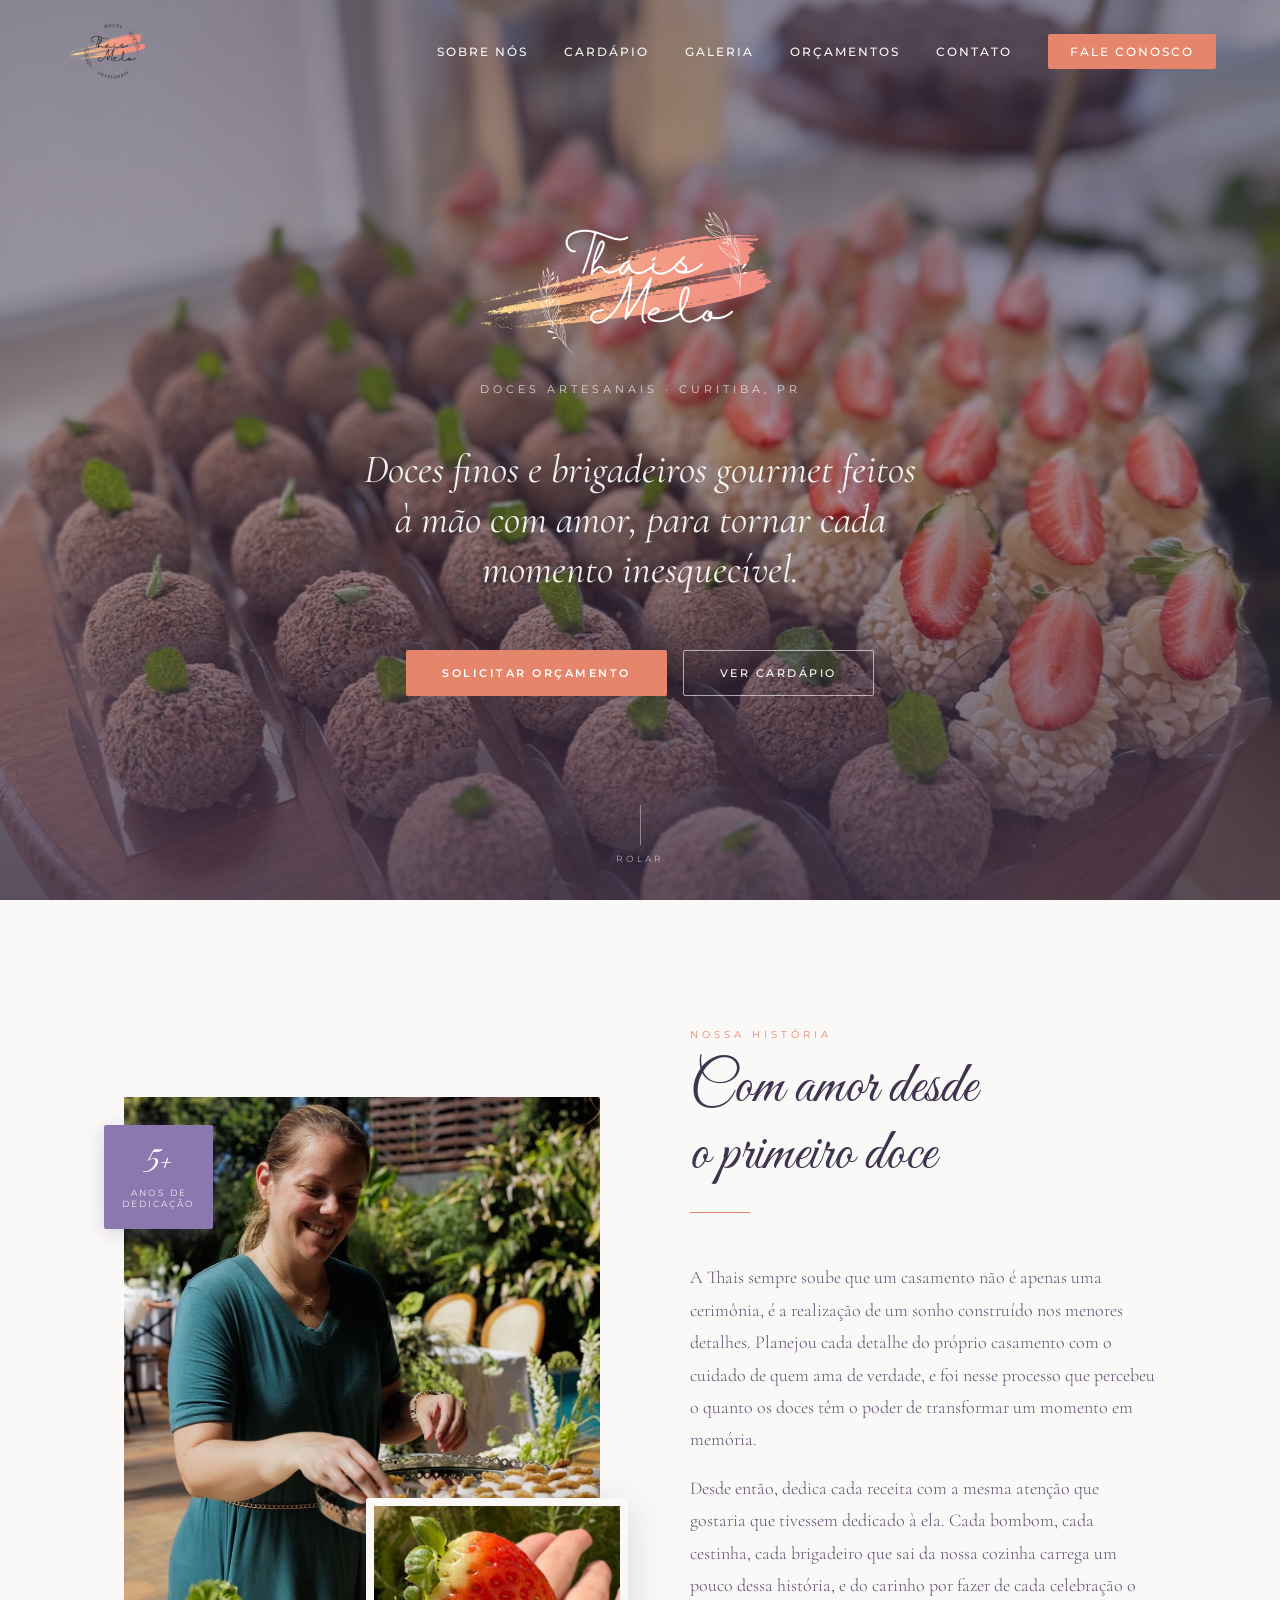
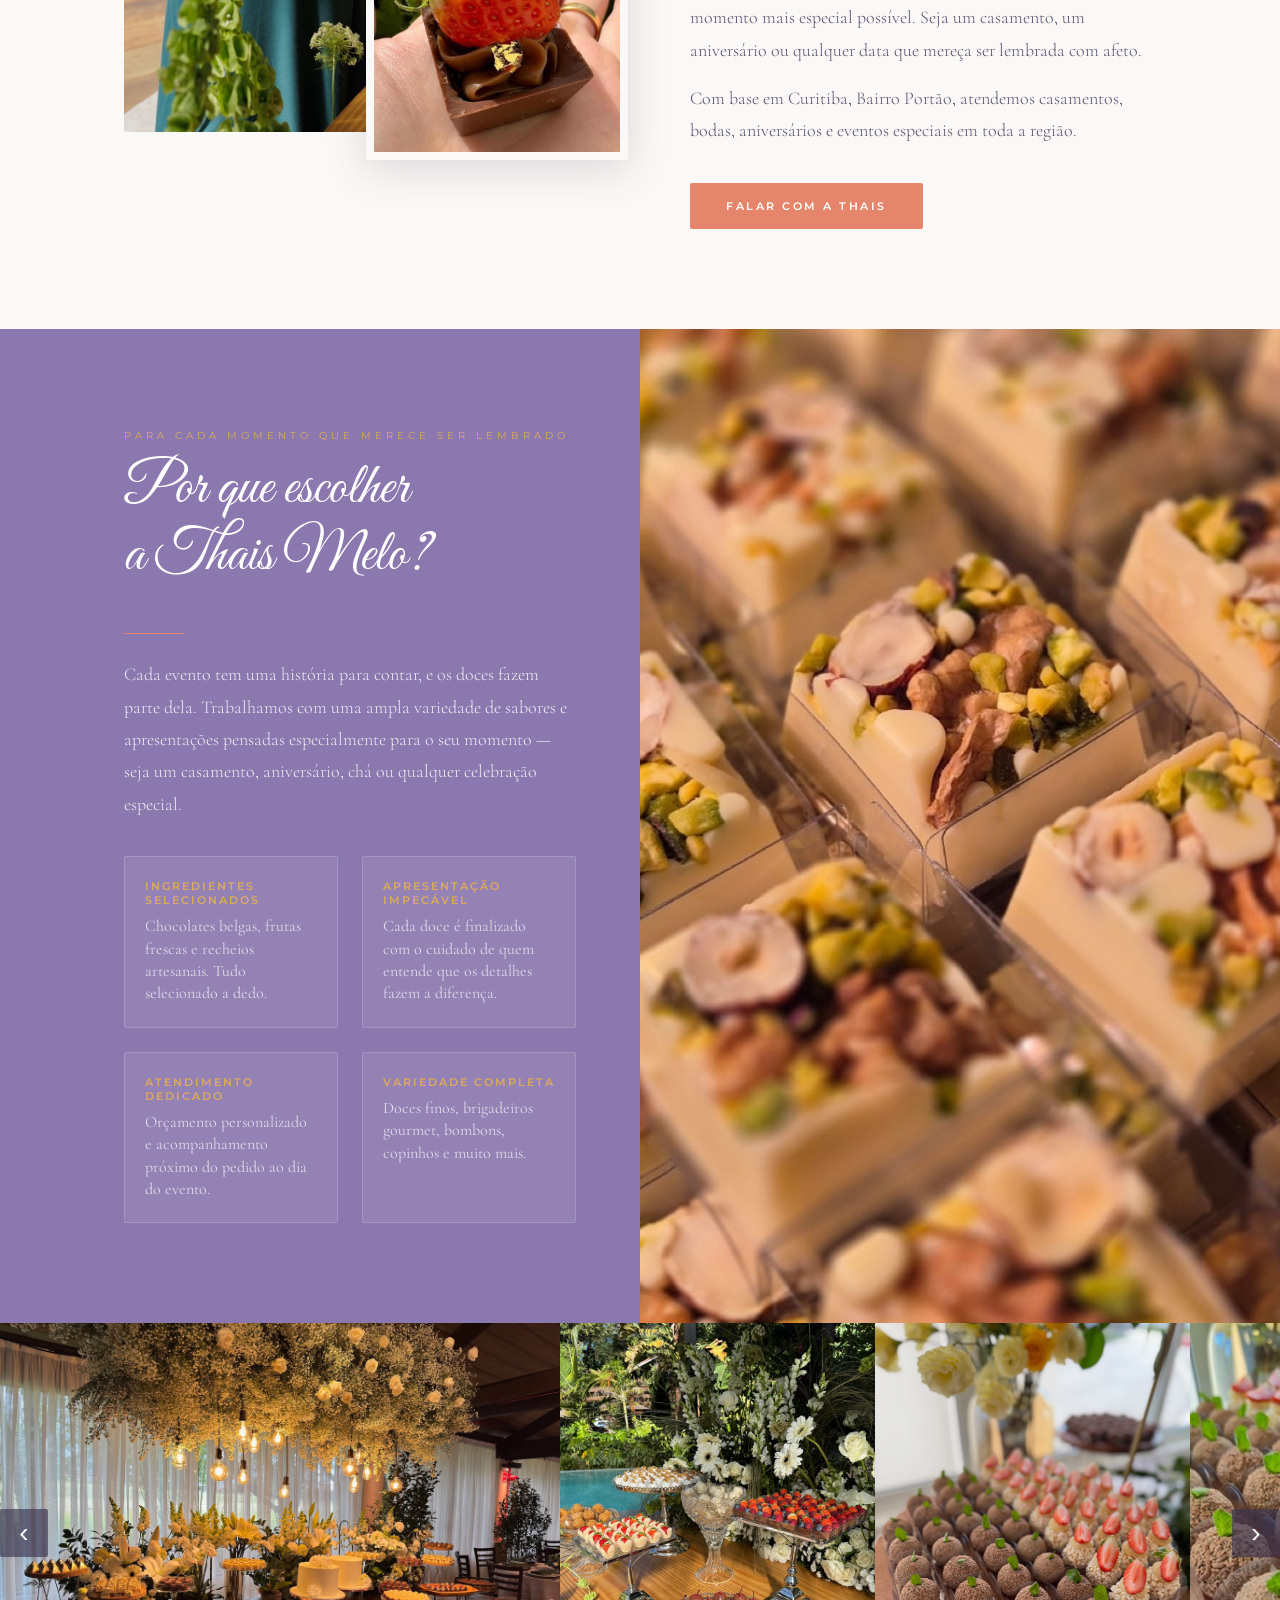
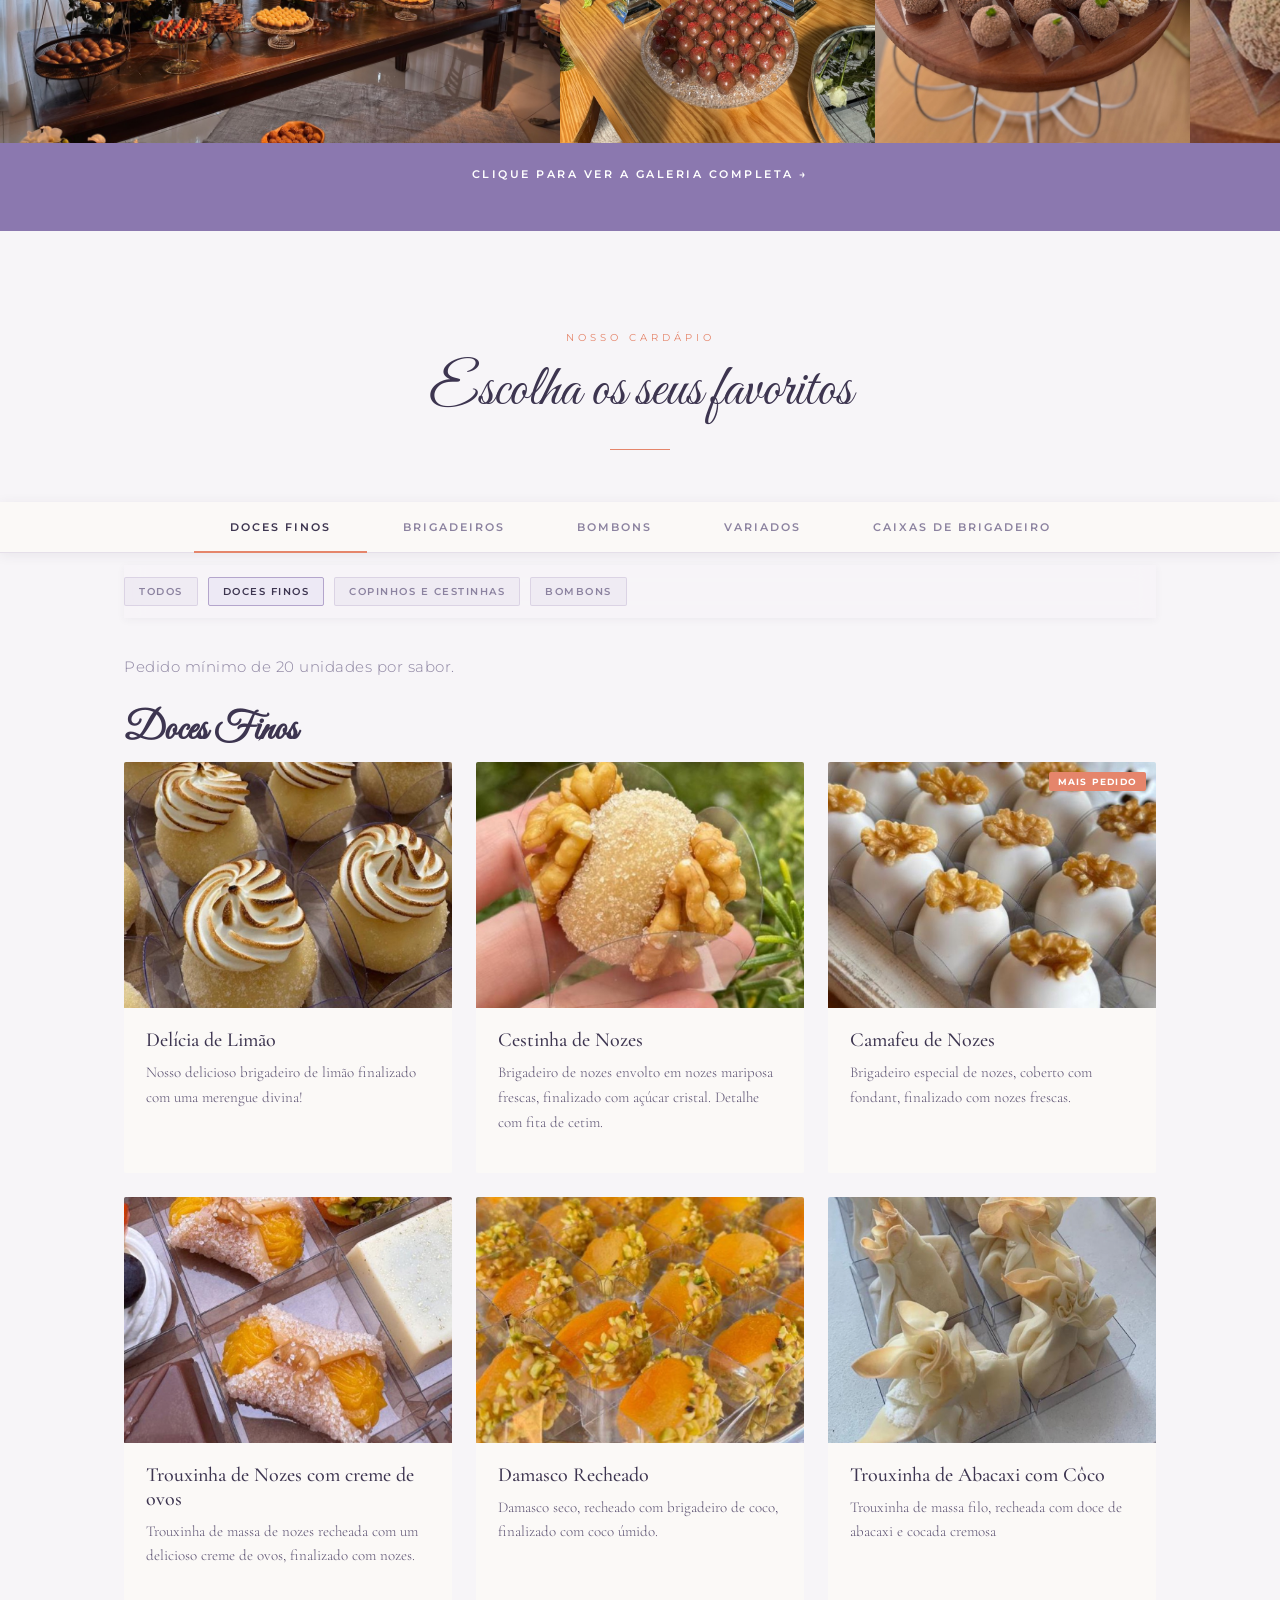
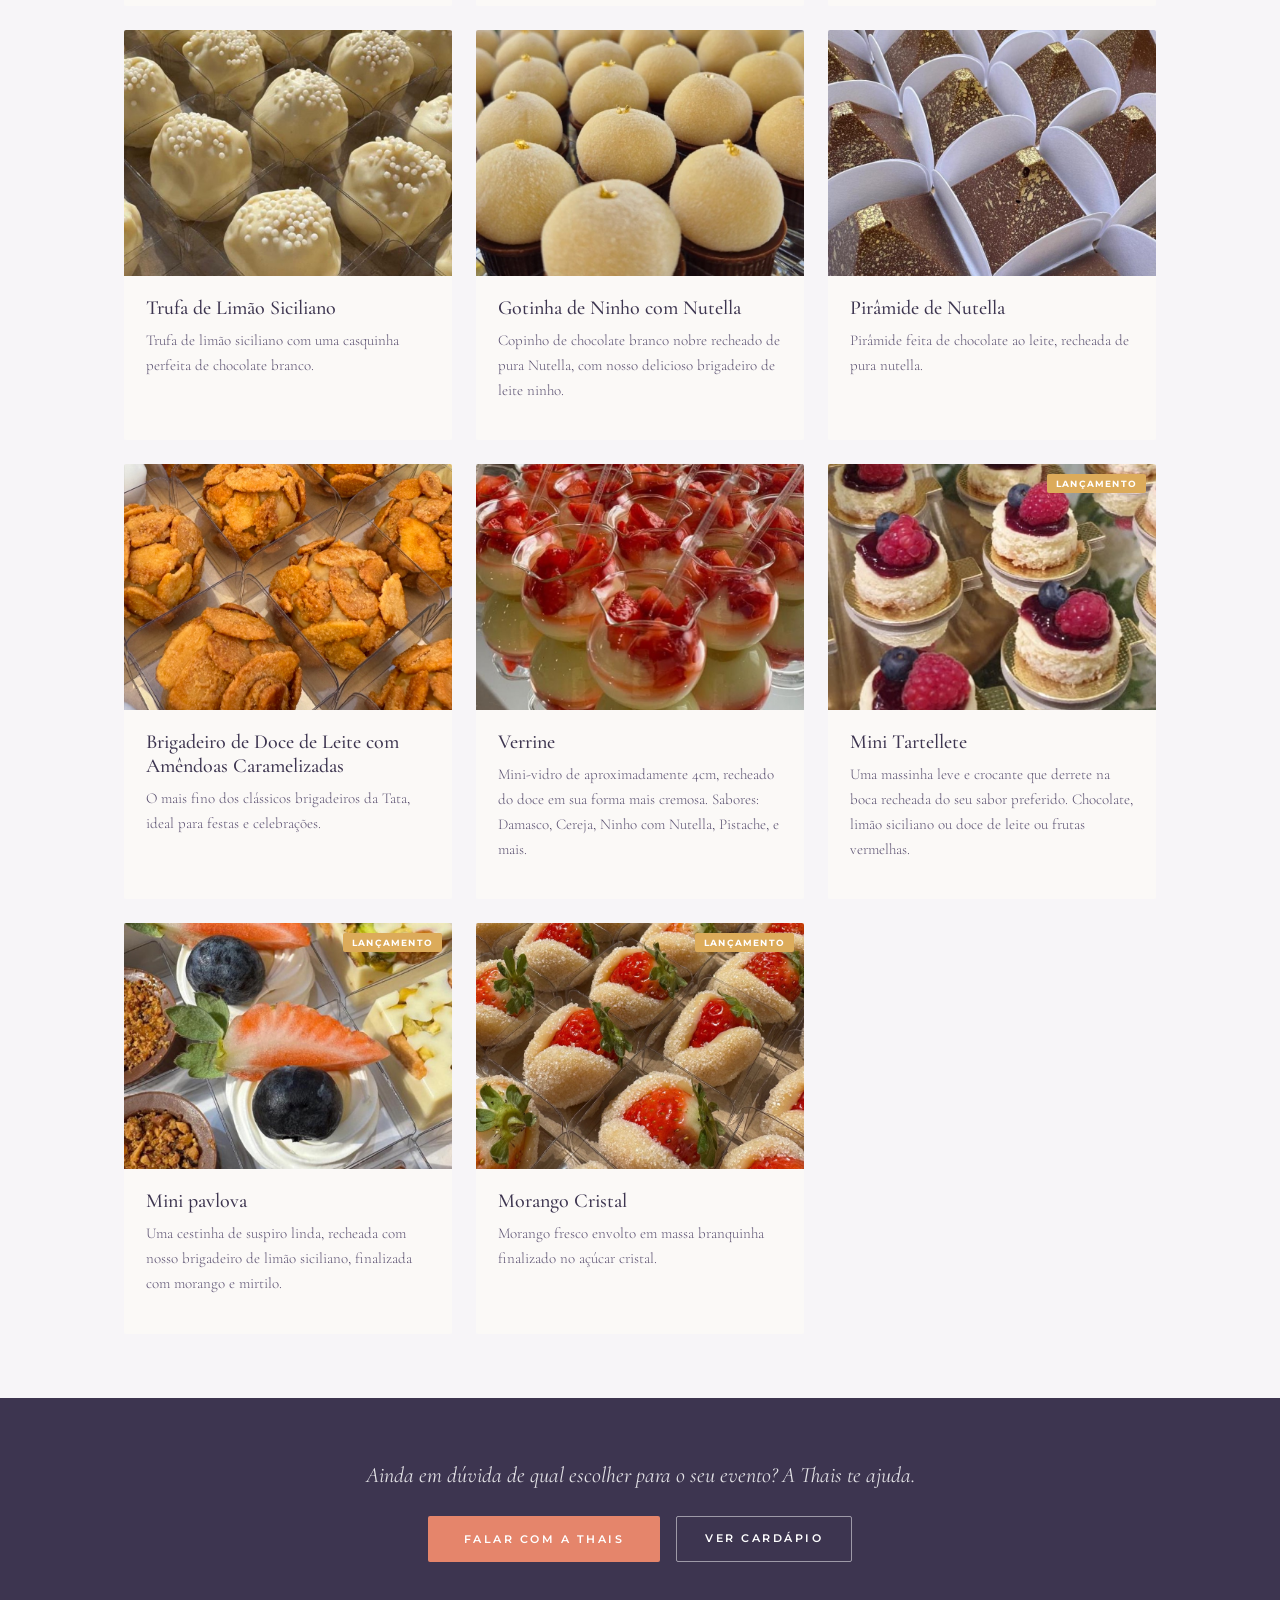
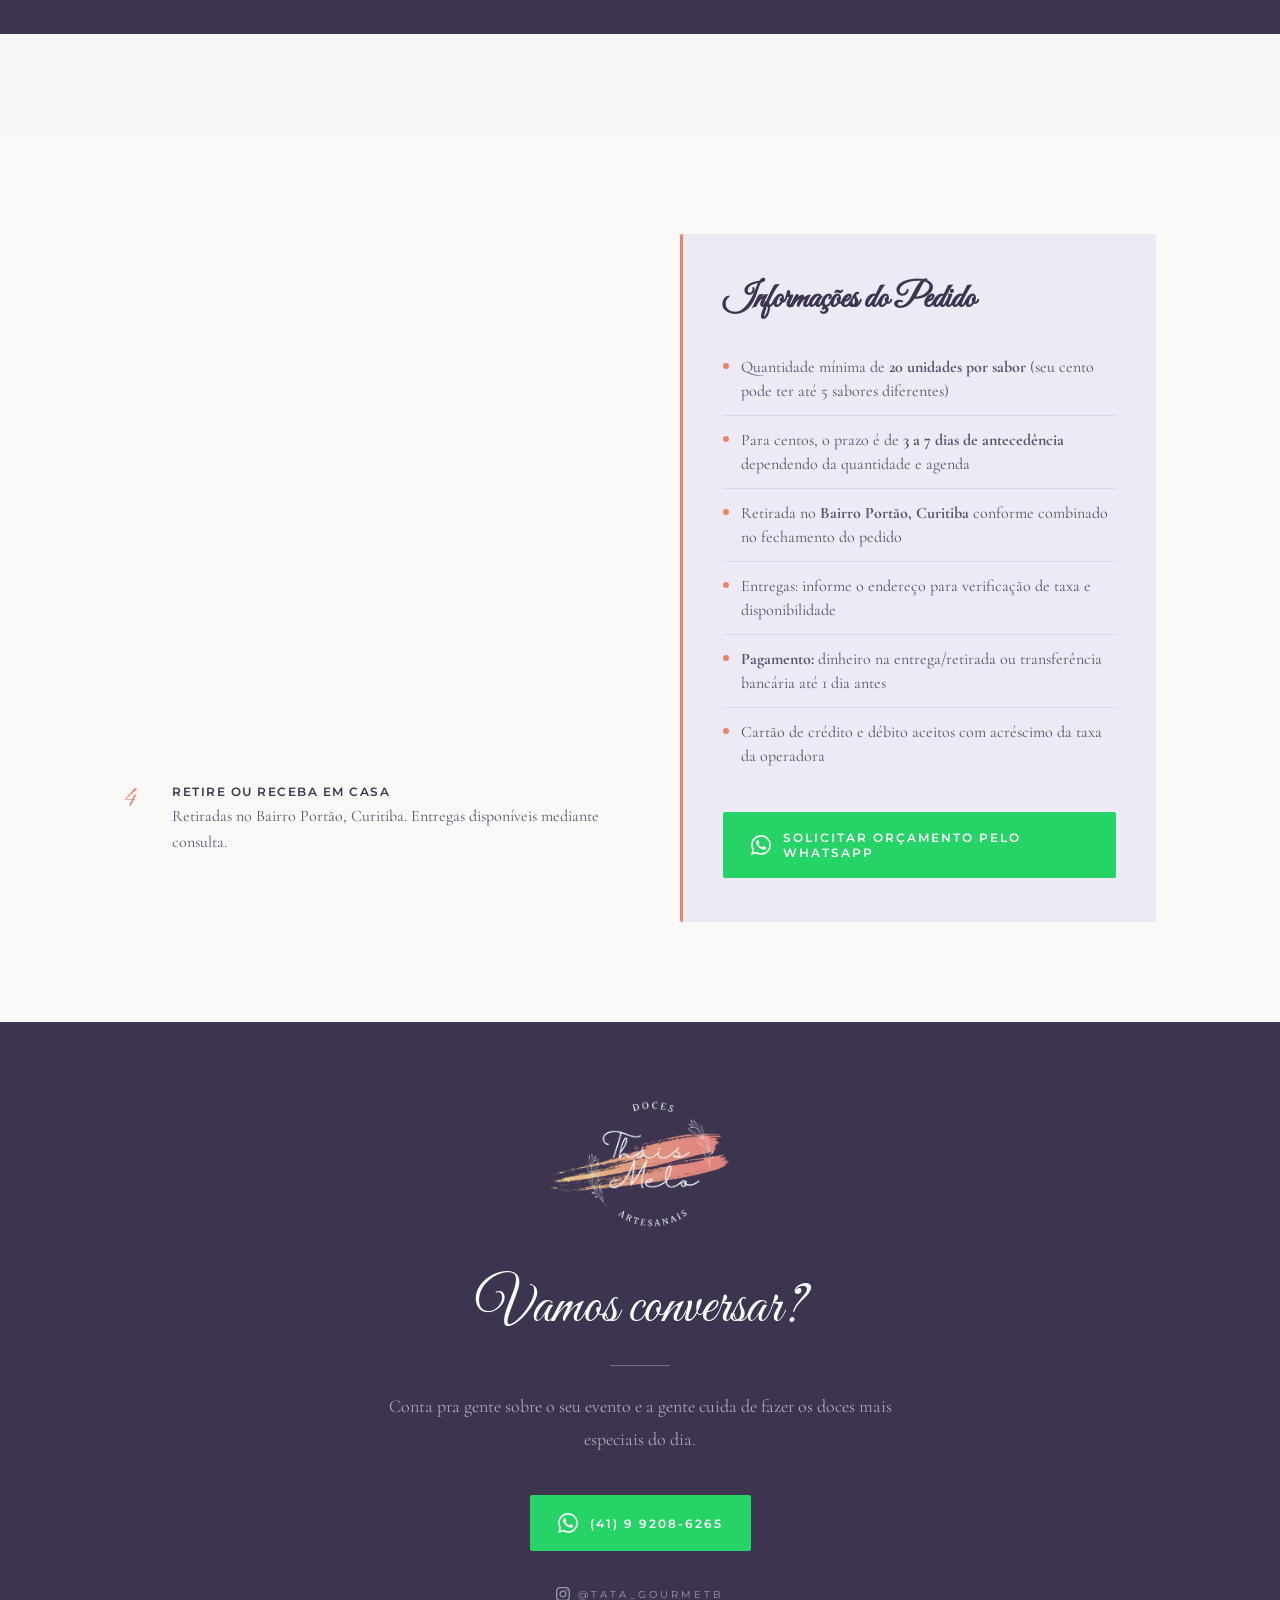
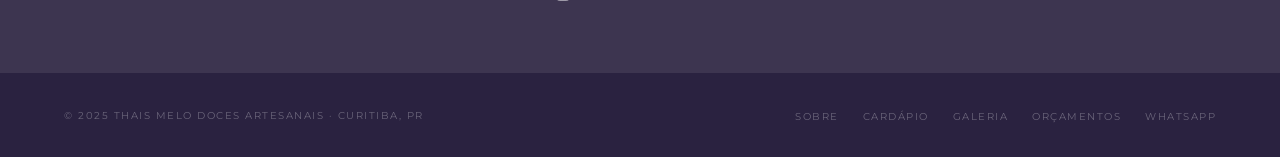
==== index.html @ f476acbc "Atualiza og:image para og-image.jpg em todas as páginas Co-Authored-By: Claude Sonnet 4.6 <noreply@a" ====
<!DOCTYPE html>
<html lang="pt-BR">
<head>
<meta charset="UTF-8">
<meta name="viewport" content="width=device-width, initial-scale=1.0">
<title>Thais Melo - Doces Artesanais</title>
<link rel="preconnect" href="https://fonts.googleapis.com">
<link rel="preconnect" href="https://fonts.gstatic.com" crossorigin>
<link href="https://fonts.googleapis.com/css2?family=Cormorant+Garamond:ital,wght@0,300;0,400;0,500;0,600;1,300;1,400&family=Great+Vibes&family=Montserrat:wght@300;400;500;600&display=swap" rel="stylesheet">
<link rel="stylesheet" href="style.css">
<link rel="preload" as="image" href="FILES/fotos/BG_Topo.JPG">
<link rel="icon" type="image/png" href="FILES/Logo-tata-padrao.png">
<link rel="apple-touch-icon" href="FILES/Logo-tata-padrao.png">
<meta name="description" content="Doces finos e brigadeiros gourmet artesanais para casamentos e eventos em Curitiba.">
<meta property="og:type" content="website">
<meta property="og:title" content="Thais Melo – Doces Artesanais para Eventos · Curitiba">
<meta property="og:description" content="Doces finos e brigadeiros gourmet feitos à mão para casamentos, aniversários e eventos especiais em Curitiba.">
<meta property="og:image" content="https://thaismelodoces.com.br/FILES/og-image.jpg">
<meta property="og:url" content="https://thaismelodoces.com.br/">
<meta name="twitter:card" content="summary">
</head>
<body>

<!-- Mobile nav overlay -->
<div class="mobile-nav" id="mobileNav">
  <a href="#sobre" onclick="closeMobileNav()">Sobre nós</a>
  <a href="#cardapio" onclick="closeMobileNav()">Cardápio</a>
  <a href="galeria.html" onclick="closeMobileNav()">Galeria</a>
  <a href="#orcamentos" onclick="closeMobileNav()">Orçamentos</a>
  <a href="#contato" onclick="closeMobileNav()">Contato</a>
</div>

<!-- NAVBAR -->
<nav id="navbar">
  <a href="#hero" class="nav-logo-link"><img class="nav-logo" src="FILES/Logo-tata-padrao.png" alt="Tata Gourmet"></a>
  <ul class="nav-links">
    <li><a href="#sobre">Sobre Nós</a></li>
    <li><a href="#cardapio">Cardápio</a></li>
    <li><a href="galeria.html">Galeria</a></li>
    <li><a href="#orcamentos">Orçamentos</a></li>
    <li><a href="#contato">Contato</a></li>
    <li><a href="https://wa.me/5541992086265?text=Ol%C3%A1%2C+Thais%21+Gostaria+de+solicitar+um+or%C3%A7amento." target="_blank" class="nav-cta">Fale Conosco</a></li>
  </ul>
  <div class="burger" onclick="toggleMobileNav()">
    <span></span><span></span><span></span>
  </div>
</nav>

<!-- HERO -->
<section id="hero">
  <div class="hero-img" id="heroImg"></div>
  <div class="hero-overlay"></div>
  <div class="hero-content">
    <img class="hero-logo" src="FILES/logo-simplificada-white.png" alt="Tatá Gourmet">
    <span class="hero-eyebrow">Doces Artesanais · Curitiba, PR</span>
    <h1 class="hero-title">Doces finos e brigadeiros gourmet feitos à mão com amor, para tornar cada momento inesquecível.</h1>
<div class="hero-btns">
      <a class="btn-primary" href="https://wa.me/5541992086265?text=Ol%C3%A1%2C+Thais%21+Gostaria+de+solicitar+um+or%C3%A7amento." target="_blank">Solicitar Orçamento</a>
      <a class="btn-ghost" href="#cardapio">Ver Cardápio</a>
    </div>
  </div>
  <div class="hero-scroll">
    <div class="scroll-line"></div>
    <span>Rolar</span>
  </div>
</section>

<!-- SOBRE NÓS -->
<section id="sobre" class="section-pad">
  <div class="container">
    <div class="sobre-grid">
      <div class="sobre-photo fade-up">
        <div class="sobre-photo-badge">
          <span class="badge-num">5+</span>
          <span class="badge-label">Anos de<br>dedicação</span>
        </div>
        <img class="sobre-foto-principal" src="FILES/fotos/Foto-Thais.jpeg" alt="Thais Melo" loading="lazy">
        <img class="sobre-foto-accent" src="FILES/fotos/Foto-detalhe.JPG" alt="Detalhe de doce fino" loading="lazy">
      </div>
      <div class="sobre-text-header">
        <span class="section-eyebrow fade-up">Nossa História</span>
        <h2 class="section-title fade-up fade-up-delay-1">Com amor desde<br>o primeiro doce</h2>
        <div class="divider fade-up fade-up-delay-2"></div>
      </div>
      <div class="sobre-text-body">
        <p class="section-body fade-up fade-up-delay-2">
          A Thais sempre soube que um casamento não é apenas uma cerimônia, é a realização de um sonho construído nos menores detalhes. Planejou cada detalhe do próprio casamento com o cuidado de quem ama de verdade, e foi nesse processo que percebeu o quanto os doces têm o poder de transformar um momento em memória.
        </p>
        <p class="section-body body-mt fade-up fade-up-delay-3">
          Desde então, dedica cada receita com a mesma atenção que gostaria que tivessem dedicado à ela. Cada bombom, cada cestinha, cada brigadeiro que sai da nossa cozinha carrega um pouco dessa história, e do carinho por fazer de cada celebração o momento mais especial possível. Seja um casamento, um aniversário ou qualquer data que mereça ser lembrada com afeto.
        </p>
        <p class="section-body body-mt fade-up fade-up-delay-3">
          <!-- 📝 SUBSTITUIR: Adicionar mais contexto real sobre a Thais (cidade de origem, anos de experiência, especializações) -->
          Com base em Curitiba, Bairro Portão, atendemos casamentos, bodas, aniversários e eventos especiais em toda a região.
        </p>
        <a href="https://wa.me/5541992086265?text=Ol%C3%A1%2C+Thais%21+Gostaria+de+solicitar+um+or%C3%A7amento." target="_blank" class="btn-primary btn-mt fade-up fade-up-delay-4">Falar com a Thais</a>
      </div>
    </div>
  </div>
</section>

<!-- CASAMENTOS FEATURE -->
<section id="casamentos">
  <div class="casamentos-inner container">
    <div class="casamentos-content">
      <span class="section-eyebrow">Para Cada Momento que Merece Ser Lembrado</span>
      <h2 class="section-title light">Por que escolher<br>a Thais Melo?</h2>
      <div class="divider"></div>
      <p class="section-body light">Cada evento tem uma história para contar, e os doces fazem parte dela. Trabalhamos com uma ampla variedade de sabores e apresentações pensadas especialmente para o seu momento — seja um casamento, aniversário, chá ou qualquer celebração especial.</p>
      <div class="casamentos-features">
        <div class="feature-card">
          <h4>Ingredientes Selecionados</h4>
          <p>Chocolates belgas, frutas frescas e recheios artesanais. Tudo selecionado a dedo.</p>
        </div>
        <div class="feature-card">
          <h4>Apresentação Impecável</h4>
          <p>Cada doce é finalizado com o cuidado de quem entende que os detalhes fazem a diferença.</p>
        </div>
        <div class="feature-card">
          <h4>Atendimento Dedicado</h4>
          <p>Orçamento personalizado e acompanhamento próximo do pedido ao dia do evento.</p>
        </div>
        <div class="feature-card">
          <h4>Variedade Completa</h4>
          <p>Doces finos, brigadeiros gourmet, bombons, copinhos e muito mais.</p>
        </div>
      </div>
    </div>
    <div class="casamentos-img-col">
      <div class="casamentos-img-main"></div>
      <!-- 📷 SUBSTITUIR: Esta imagem deve mostrar uma mesa de casamento com os doces montados (foto do evento real) -->
    </div>
  </div>
</section>

<!-- GALERIA -->
<div class="galeria-wrapper">
<button class="galeria-arrow galeria-arrow-left" onclick="scrollGaleria(-640)">&#8249;</button>
<div class="galeria-scroll" id="galeriaScroll">
  <div class="galeria-track">
    <img loading="lazy" src="FILES/galeria/04AE3813-6D5A-47FC-99A3-D53E00631F3F.JPG" alt="Doces Thais Melo">
    <img loading="lazy" src="FILES/galeria/04C0B352-E87A-40D7-A858-82844631B729.JPG" alt="Doces Thais Melo">
    <img loading="lazy" src="FILES/galeria/0DD4078F-8FA7-4232-B381-39560974D96A.JPG" alt="Doces Thais Melo">
    <img loading="lazy" src="FILES/galeria/12E390EC-8491-4C06-B2CE-B129785D11F4_4_5005_c.jpeg" alt="Doces Thais Melo">
    <img loading="lazy" src="FILES/galeria/15867096-3A33-4236-BDF3-8E99C7F1FE82.JPG" alt="Doces Thais Melo">
    <img loading="lazy" src="FILES/galeria/19DB2B61-FF38-4C55-AEE9-2AF59E90AE92.JPG" alt="Doces Thais Melo">
    <img loading="lazy" src="FILES/galeria/31EC708B-844E-4F70-B201-D3D2975ADF87.JPG" alt="Doces Thais Melo">
    <img loading="lazy" src="FILES/galeria/3B03FC4C-A670-48F0-9DB8-3D7F5BEB8A0C.JPG" alt="Doces Thais Melo">
    <img loading="lazy" src="FILES/galeria/3B54BCD9-3BF8-4E5D-81E9-13635DFC6499.JPG" alt="Doces Thais Melo">
    <img loading="lazy" src="FILES/galeria/3CCDE3BB-A699-4319-9553-B005E0B9E5FB.JPG" alt="Doces Thais Melo">
    <img loading="lazy" src="FILES/galeria/3FDCAF77-C7F9-4BB1-8DDA-2AA04F492243.JPG" alt="Doces Thais Melo">
    <img loading="lazy" src="FILES/galeria/6374442B-7A4C-4718-8D5F-F36E117ECA95.JPG" alt="Doces Thais Melo">
    <img loading="lazy" src="FILES/galeria/67263780-769C-46E2-94AA-573111CA0DCD.JPG" alt="Doces Thais Melo">
    <img loading="lazy" src="FILES/galeria/8463B69F-930C-456B-AAFD-F51173CFB8DD.JPG" alt="Doces Thais Melo">
    <img loading="lazy" src="FILES/galeria/88403521-4333-4691-88AA-F816812D9433.JPG" alt="Doces Thais Melo">
    <img loading="lazy" src="FILES/galeria/99715981-8EDF-46E6-82F9-FF691C7AF268.JPG" alt="Doces Thais Melo">
    <img loading="lazy" src="FILES/galeria/A079F2F3-927D-4431-9A6C-E19CA9468852.JPG" alt="Doces Thais Melo">
    <img loading="lazy" src="FILES/galeria/A81B554C-6DFE-4361-B6F3-64CD1E9AA289.JPG" alt="Doces Thais Melo">
    <img loading="lazy" src="FILES/galeria/B41A4760-80C7-4D89-BAF0-0936C396063B.JPG" alt="Doces Thais Melo">
    <img loading="lazy" src="FILES/galeria/C5E47DB6-814E-4569-BB47-4E2C63875AB0.JPG" alt="Doces Thais Melo">
    <img loading="lazy" src="FILES/galeria/CA097B33-6B2D-47D3-9D0C-72BFC6202D01.JPG" alt="Doces Thais Melo">
    <img loading="lazy" src="FILES/galeria/D26078DB-A1F7-46DE-9AC4-100E12217911.JPG" alt="Doces Thais Melo">
    <img loading="lazy" src="FILES/galeria/D407A51C-C0DF-4CE8-9F94-C62F4E3FDD09.JPG" alt="Doces Thais Melo">
    <img loading="lazy" src="FILES/galeria/D6EB8662-5031-4283-A06B-6915EC31AD0D.JPG" alt="Doces Thais Melo">
    <img loading="lazy" src="FILES/galeria/EBCDB0F6-8C50-49B4-9BCE-F07D7E3632AF.JPG" alt="Doces Thais Melo">
    <img loading="lazy" src="FILES/galeria/ED9464FA-5107-4A99-85A5-090977F7FF22.JPG" alt="Doces Thais Melo">
    <img loading="lazy" src="FILES/galeria/F86BC70E-2E78-464B-B8C5-6323C34719F9_4_5005_c.jpeg" alt="Doces Thais Melo">
    <img loading="lazy" src="FILES/galeria/F8E607A3-0333-48A0-90A9-025B609BFA37.JPG" alt="Doces Thais Melo">
    <img loading="lazy" src="FILES/galeria/09fa6838-0740-45d2-99a3-3240612e5b5d.jpeg" alt="Doces Thais Melo">
    <img loading="lazy" src="FILES/galeria/0dc07a8c-a152-4afa-a931-b9f920e01990.jpeg" alt="Doces Thais Melo">
    <img loading="lazy" src="FILES/galeria/4a57df23-fbae-4597-ae25-3f0607815a5f.jpeg" alt="Doces Thais Melo">
    <img loading="lazy" src="FILES/galeria/53430874-be83-4ddb-ac32-f4de2f6c76ba.jpeg" alt="Doces Thais Melo">
    <img loading="lazy" src="FILES/galeria/8116b12f-216e-46b0-b928-c6d8782129a5.jpeg" alt="Doces Thais Melo">
    <img loading="lazy" src="FILES/galeria/ad7a167e-eb24-487c-a4ce-99e2f0d7630f.jpeg" alt="Doces Thais Melo">
    <img loading="lazy" src="FILES/galeria/b2c4cdb8-e4da-4fdb-ad76-99b8f2f6cf0e.jpeg" alt="Doces Thais Melo">
    <img loading="lazy" src="FILES/galeria/b69de02a-d5cb-438f-8db1-d5774915a53b.jpeg" alt="Doces Thais Melo">
    <img loading="lazy" src="FILES/galeria/d36f08ff-7da7-416a-b808-85fc875d6acb.jpeg" alt="Doces Thais Melo">
    <img loading="lazy" src="FILES/galeria/ea3cd5c8-06eb-435f-9510-c051c2e2b1d4.jpeg" alt="Doces Thais Melo">
    <img loading="lazy" src="FILES/galeria/fe83ec6f-b005-467c-a01c-28ffd7f0a69b.jpeg" alt="Doces Thais Melo">
  </div>
</div>
<button class="galeria-arrow galeria-arrow-right" onclick="scrollGaleria(640)">&#8250;</button>
<div class="galeria-hint">← Deslize para ver mais →</div>
</div>
<div class="galeria-cta-link">
  <a href="galeria.html">Clique para ver a galeria completa →</a>
</div>

<!-- CARDÁPIO -->
<section id="cardapio" class="section-pad">
  <div class="container">
    <div class="cardapio-header">
      <span class="section-eyebrow">Nosso Cardápio</span>
      <h2 class="section-title">Escolha os seus favoritos</h2>
      <div class="divider center"></div>
    </div>
  </div>

  <!-- TABS — fora do container para sticky full-width -->
  <div class="tabs" id="cardapio-tabs">
    <div class="tabs-scroll">
      <button class="tab-btn active" onclick="switchTab('doces-finos')">Doces Finos</button>
      <button class="tab-btn" onclick="switchTab('brigadeiros')">Brigadeiros</button>
      <button class="tab-btn" onclick="switchTab('bombons')">Bombons</button>
      <button class="tab-btn" onclick="switchTab('variados')">Variados</button>
      <button class="tab-btn" onclick="switchTab('caixas')">Caixas de Brigadeiro</button>
    </div>
  </div>

  <div class="container">

    <div class="tab-panel active" id="panel-doces-finos"></div>
    <div class="tab-panel" id="panel-brigadeiros"></div>
    <div class="tab-panel" id="panel-bombons"></div>
    <div class="tab-panel" id="panel-caixas"></div>
    <div class="tab-panel" id="panel-variados"></div>

  </div>

  <!-- CTA below menu -->
  <div class="cardapio-cta-area">
    <p class="cardapio-cta-text">Ainda em dúvida de qual escolher para o seu evento? A Thais te ajuda.</p>
    <div class="cardapio-cta-buttons">
      <a href="https://wa.me/5541992086265?text=Ol%C3%A1%2C+Thais%21+Gostaria+de+solicitar+um+or%C3%A7amento." target="_blank" class="btn-primary">Falar com a Thais</a>
      <a href="#cardapio" class="btn-secondary-light">Ver Cardápio</a>
    </div>
  </div>
</section>

<!-- ORÇAMENTOS -->
<section id="orcamentos" class="section-pad">
  <div class="container">
    <div class="orcamentos-grid">
      <div class="orcamentos-text">
        <span class="section-eyebrow fade-up">Como Funciona</span>
        <h2 class="section-title fade-up">Do pedido à sua celebração</h2>
        <div class="divider fade-up"></div>
        <p class="section-body fade-up">Trabalhamos com dedicação em cada etapa do seu pedido, do primeiro contato até a entrega dos doces no dia da sua celebração.</p>
        <ul class="order-steps">
          <li class="fade-up">
            <span class="step-num">1</span>
            <div class="step-text">
              <h4>Entre em contato</h4>
              <p>Mande uma mensagem no WhatsApp com a data do evento, quantidade estimada e sabores de interesse.</p>
            </div>
          </li>
          <li class="fade-up fade-up-delay-1">
            <span class="step-num">2</span>
            <div class="step-text">
              <h4>Receba seu orçamento</h4>
              <p>A Thais retorna com um orçamento personalizado e orientações sobre quantidades e combinações ideais.</p>
            </div>
          </li>
          <li class="fade-up fade-up-delay-2">
            <span class="step-num">3</span>
            <div class="step-text">
              <h4>Confirme com antecedência</h4>
              <p>Pedidos para grandes eventos devem ser confirmados com no mínimo 1 mês de antecedência. Para outros pedidos, consulte disponibilidade.</p>
            </div>
          </li>
          <li class="fade-up fade-up-delay-3">
            <span class="step-num">4</span>
            <div class="step-text">
              <h4>Retire ou receba em casa</h4>
              <p>Retiradas no Bairro Portão, Curitiba. Entregas disponíveis mediante consulta.</p>
            </div>
          </li>
        </ul>
      </div>
      <div class="fade-up fade-up-delay-1">
        <div class="orcamentos-card">
          <h3>Informações do Pedido</h3>
          <ul class="info-list">
            <li><div class="info-dot"></div><span>Quantidade mínima de <strong>20 unidades por sabor</strong> (seu cento pode ter até 5 sabores diferentes)</span></li>
            <li><div class="info-dot"></div><span>Para centos, o prazo é de <strong>3 a 7 dias de antecedência</strong> dependendo da quantidade e agenda</span></li>
            <li><div class="info-dot"></div><span>Retirada no <strong>Bairro Portão, Curitiba</strong> conforme combinado no fechamento do pedido</span></li>
            <li><div class="info-dot"></div><span>Entregas: informe o endereço para verificação de taxa e disponibilidade</span></li>
            <li><div class="info-dot"></div><span><strong>Pagamento:</strong> dinheiro na entrega/retirada ou transferência bancária até 1 dia antes</span></li>
            <li><div class="info-dot"></div><span>Cartão de crédito e débito aceitos com acréscimo da taxa da operadora</span></li>
          </ul>
          <a class="wpp-btn-big" href="https://wa.me/5541992086265?text=Ol%C3%A1%2C+Thais%21+Gostaria+de+solicitar+um+or%C3%A7amento." target="_blank">
            <svg width="20" height="20" viewBox="0 0 24 24" fill="currentColor"><path d="M17.472 14.382c-.297-.149-1.758-.867-2.03-.967-.273-.099-.471-.148-.67.15-.197.297-.767.966-.94 1.164-.173.199-.347.223-.644.075-.297-.15-1.255-.463-2.39-1.475-.883-.788-1.48-1.761-1.653-2.059-.173-.297-.018-.458.13-.606.134-.133.298-.347.446-.52.149-.174.198-.298.298-.497.099-.198.05-.371-.025-.52-.075-.149-.669-1.612-.916-2.207-.242-.579-.487-.5-.669-.51-.173-.008-.371-.01-.57-.01-.198 0-.52.074-.792.372-.272.297-1.04 1.016-1.04 2.479 0 1.462 1.065 2.875 1.213 3.074.149.198 2.096 3.2 5.077 4.487.709.306 1.262.489 1.694.625.712.227 1.36.195 1.871.118.571-.085 1.758-.719 2.006-1.413.248-.694.248-1.289.173-1.413-.074-.124-.272-.198-.57-.347m-5.421 7.403h-.004a9.87 9.87 0 01-5.031-1.378l-.361-.214-3.741.982.998-3.648-.235-.374a9.86 9.86 0 01-1.51-5.26c.001-5.45 4.436-9.884 9.888-9.884 2.64 0 5.122 1.03 6.988 2.898a9.825 9.825 0 012.893 6.994c-.003 5.45-4.437 9.884-9.885 9.884m8.413-18.297A11.815 11.815 0 0012.05 0C5.495 0 .16 5.335.157 11.892c0 2.096.547 4.142 1.588 5.945L.057 24l6.305-1.654a11.882 11.882 0 005.683 1.448h.005c6.554 0 11.89-5.335 11.893-11.893a11.821 11.821 0 00-3.48-8.413z"/></svg>
            Solicitar Orçamento pelo WhatsApp
          </a>
        </div>
      </div>
    </div>
  </div>
</section>

<!-- CONTATO -->
<section id="contato">
  <div class="contato-inner">
    <img class="contato-logo" src="FILES/Logo-tata-white.png" alt="Tata Gourmet">
    <h2 class="section-title">Vamos conversar?</h2>
    <div class="divider center divider-light"></div>
    <p class="section-body">
      Conta pra gente sobre o seu evento e a gente cuida de fazer os doces mais especiais do dia.
    </p>
    <a class="wpp-btn-big" href="https://wa.me/5541992086265?text=Ol%C3%A1%2C+Thais%21+Gostaria+de+solicitar+um+or%C3%A7amento." target="_blank">
      <svg width="20" height="20" viewBox="0 0 24 24" fill="currentColor"><path d="M17.472 14.382c-.297-.149-1.758-.867-2.03-.967-.273-.099-.471-.148-.67.15-.197.297-.767.966-.94 1.164-.173.199-.347.223-.644.075-.297-.15-1.255-.463-2.39-1.475-.883-.788-1.48-1.761-1.653-2.059-.173-.297-.018-.458.13-.606.134-.133.298-.347.446-.52.149-.174.198-.298.298-.497.099-.198.05-.371-.025-.52-.075-.149-.669-1.612-.916-2.207-.242-.579-.487-.5-.669-.51-.173-.008-.371-.01-.57-.01-.198 0-.52.074-.792.372-.272.297-1.04 1.016-1.04 2.479 0 1.462 1.065 2.875 1.213 3.074.149.198 2.096 3.2 5.077 4.487.709.306 1.262.489 1.694.625.712.227 1.36.195 1.871.118.571-.085 1.758-.719 2.006-1.413.248-.694.248-1.289.173-1.413-.074-.124-.272-.198-.57-.347m-5.421 7.403h-.004a9.87 9.87 0 01-5.031-1.378l-.361-.214-3.741.982.998-3.648-.235-.374a9.86 9.86 0 01-1.51-5.26c.001-5.45 4.436-9.884 9.888-9.884 2.64 0 5.122 1.03 6.988 2.898a9.825 9.825 0 012.893 6.994c-.003 5.45-4.437 9.884-9.885 9.884m8.413-18.297A11.815 11.815 0 0012.05 0C5.495 0 .16 5.335.157 11.892c0 2.096.547 4.142 1.588 5.945L.057 24l6.305-1.654a11.882 11.882 0 005.683 1.448h.005c6.554 0 11.89-5.335 11.893-11.893a11.821 11.821 0 00-3.48-8.413z"/></svg>
      (41) 9 9208-6265
    </a>
    <div class="social-links">
      <a class="social-link" href="https://www.instagram.com/tata_gourmetb" target="_blank">
        <svg width="14" height="14" viewBox="0 0 24 24" fill="currentColor"><path d="M12 2.163c3.204 0 3.584.012 4.85.07 3.252.148 4.771 1.691 4.919 4.919.058 1.265.069 1.645.069 4.849 0 3.205-.012 3.584-.069 4.849-.149 3.225-1.664 4.771-4.919 4.919-1.266.058-1.644.07-4.85.07-3.204 0-3.584-.012-4.849-.07-3.26-.149-4.771-1.699-4.919-4.92-.058-1.265-.07-1.644-.07-4.849 0-3.204.013-3.583.07-4.849.149-3.227 1.664-4.771 4.919-4.919 1.266-.057 1.645-.069 4.849-.069zm0-2.163c-3.259 0-3.667.014-4.947.072-4.358.2-6.78 2.618-6.98 6.98-.059 1.281-.073 1.689-.073 4.948 0 3.259.014 3.668.072 4.948.2 4.358 2.618 6.78 6.98 6.98 1.281.058 1.689.072 4.948.072 3.259 0 3.668-.014 4.948-.072 4.354-.2 6.782-2.618 6.979-6.98.059-1.28.073-1.689.073-4.948 0-3.259-.014-3.667-.072-4.947-.196-4.354-2.617-6.78-6.979-6.98-1.281-.059-1.69-.073-4.949-.073zm0 5.838c-3.403 0-6.162 2.759-6.162 6.162s2.759 6.163 6.162 6.163 6.162-2.759 6.162-6.163c0-3.403-2.759-6.162-6.162-6.162zm0 10.162c-2.209 0-4-1.79-4-4 0-2.209 1.791-4 4-4s4 1.791 4 4c0 2.21-1.791 4-4 4zm6.406-11.845c-.796 0-1.441.645-1.441 1.44s.645 1.44 1.441 1.44c.795 0 1.439-.645 1.439-1.44s-.644-1.44-1.439-1.44z"/></svg>
        @tata_gourmetb
      </a>
    </div>
  </div>
</section>

<!-- FOOTER -->
<footer>
  <p class="footer-text">© 2025 Thais Melo Doces Artesanais · Curitiba, PR</p>
  <ul class="footer-links">
    <li><a href="#sobre">Sobre</a></li>
    <li><a href="#cardapio">Cardápio</a></li>
    <li><a href="galeria.html">Galeria</a></li>
    <li><a href="#orcamentos">Orçamentos</a></li>
    <li><a href="https://wa.me/5541992086265" target="_blank">WhatsApp</a></li>
  </ul>
</footer>

<script src="main.js"></script>
</body>
</html>
---- style.css ----
:root {
    --purple:    #8B78AF;
    --purple-light: #B4A5CC;
    --purple-pale: #EDE9F5;
    --bg:        #F7F5F8;
    --cream:     #FBF9F7;
    --peach:     #E5856B;
    --gold:      #DCAB5A;
    --dark:      #3D3550;
    --text:      #5A5070;
    --text-light:#8C83A0;
  }

  * { margin:0; padding:0; box-sizing:border-box; }

  html { scroll-behavior: smooth; overflow-x: clip; }

  body {
    background: var(--bg);
    font-family: 'Cormorant Garamond', Georgia, serif;
    color: var(--dark);
    overflow-x: clip;
  }

  /* ─── NAVBAR ─── */
  nav {
    position: fixed;
    top: 0; left: 0; right: 0;
    z-index: 1000;
    transition: all 0.4s ease;
    padding: 20px 5vw;
    display: flex;
    align-items: center;
    justify-content: space-between;
    background: transparent;
  }
  nav.scrolled {
    background: rgba(247,245,248,0.97);
    backdrop-filter: blur(8px);
    padding: 12px 5vw;
    box-shadow: 0 1px 20px rgba(139,120,175,0.12);
  }
  .nav-logo-link { display: flex; align-items: center; }
  .nav-logo {
    height: 62px;
    opacity: 0;
    transition: opacity 0.4s;
    display: block;
  }
  nav.scrolled .nav-logo { opacity: 1; }

  .nav-links {
    display: flex;
    gap: 36px;
    list-style: none;
  }
  .nav-links a {
    font-family: 'Montserrat', sans-serif;
    font-size: 12px;
    font-weight: 500;
    letter-spacing: 2px;
    text-transform: uppercase;
    color: var(--cream);
    text-decoration: none;
    transition: color 0.3s;
    position: relative;
  }
  nav.scrolled .nav-links a { color: var(--dark); }
  .nav-links a::after {
    content:'';
    position: absolute;
    bottom: -3px; left:0; right:0;
    height: 1px;
    background: var(--peach);
    transform: scaleX(0);
    transition: transform 0.3s;
  }
  .nav-links a:hover::after { transform: scaleX(1); }
  .nav-links a:hover { color: var(--peach); }

  /* CTA nav button */
  .nav-cta {
    font-family: 'Montserrat', sans-serif;
    font-size: 11px;
    font-weight: 600;
    letter-spacing: 2px;
    text-transform: uppercase;
    background: var(--peach);
    color: #fff !important;
    padding: 10px 22px;
    border-radius: 2px;
    text-decoration: none;
    transition: background 0.3s, transform 0.2s;
  }
  .nav-cta:hover {
    background: var(--dark) !important;
    color: #fff !important;
    transform: translateY(-1px);
  }
  .nav-cta::after { display:none !important; }

  /* mobile burger */
  .burger {
    display: none;
    flex-direction: column;
    gap: 5px;
    cursor: pointer;
  }
  .burger span {
    display:block; width:26px; height:2px;
    background: var(--cream);
    transition: transform 0.3s ease, opacity 0.3s ease, background 0.3s;
  }
  nav.scrolled .burger span { background: var(--dark); }
  .burger.open span:nth-child(1) { transform: translateY(7px) rotate(45deg); }
  .burger.open span:nth-child(2) { opacity: 0; transform: scaleX(0); }
  .burger.open span:nth-child(3) { transform: translateY(-7px) rotate(-45deg); }

  /* ─── HERO ─── */
  #hero {
    position: relative;
    height: 100vh;
    min-height: 700px;
    overflow: hidden;
    display: flex;
    align-items: center;
    justify-content: center;
    text-align: center;
  }
  .hero-img {
    position: absolute;
    inset: 0;
    background-image: url('FILES/fotos/BG_Topo.JPG');
    background-size: cover;
    background-position: center top;
    transform: scale(1.05);
    transition: transform 8s ease;
  }
  .hero-img.loaded { transform: scale(1); }
  .hero-overlay {
    position: absolute;
    inset: 0;
    background: linear-gradient(
      to bottom,
      rgba(61,53,80,0.55) 0%,
      rgba(61,53,80,0.38) 50%,
      rgba(61,53,80,0.72) 100%
    );
  }
  .hero-content {
    position: relative;
    z-index: 2;
    color: #fff;
    padding: 0 20px;
  }
  .hero-logo {
    display: block;
    width: 340px;
    margin: 0 auto 1.4rem;
  }
  .hero-eyebrow {
    font-family: 'Montserrat', sans-serif;
    font-size: 11px;
    letter-spacing: 4px;
    text-transform: uppercase;
    color: rgba(255,255,255,0.75);
    margin-bottom: 20px;
    display: block;
  }
  .hero-title {
    font-family: 'Cormorant Garamond', serif;
    font-size: clamp(26px, 3.5vw, 40px);
    font-weight: 400;
    font-style: italic;
    line-height: 1.25;
    max-width: 560px;
    margin: 3rem auto 3.5rem;
    color: rgba(255,255,255,0.92);
    text-shadow: 0 2px 20px rgba(0,0,0,0.2);
  }
  .hero-sub {
    font-family: 'Cormorant Garamond', serif;
    font-size: clamp(16px, 2vw, 20px);
    font-weight: 300;
    font-style: italic;
    color: rgba(255,255,255,0.88);
    max-width: 500px;
    margin: 0 auto 40px;
    line-height: 1.6;
  }
  .hero-btns {
    display: flex;
    gap: 16px;
    justify-content: center;
    flex-wrap: wrap;
  }
  .btn-primary {
    font-family: 'Montserrat', sans-serif;
    font-size: 11px;
    font-weight: 600;
    letter-spacing: 2.5px;
    text-transform: uppercase;
    background: var(--peach);
    color: #fff;
    padding: 16px 36px;
    border: none;
    border-radius: 2px;
    text-decoration: none;
    transition: background 0.3s, transform 0.2s;
    cursor: pointer;
    display: inline-block;
  }
  .btn-primary:hover { background: var(--dark); transform: translateY(-2px); }
  .btn-ghost {
    font-family: 'Montserrat', sans-serif;
    font-size: 11px;
    font-weight: 500;
    letter-spacing: 2.5px;
    text-transform: uppercase;
    background: transparent;
    color: #fff;
    padding: 15px 36px;
    border: 1px solid rgba(255,255,255,0.6);
    border-radius: 2px;
    text-decoration: none;
    transition: all 0.3s;
    cursor: pointer;
    display: inline-block;
  }
  .btn-ghost:hover {
    background: rgba(255,255,255,0.12);
    border-color: #fff;
  }
  .hero-scroll {
    position: absolute;
    bottom: 36px;
    left: 50%;
    transform: translateX(-50%);
    z-index: 2;
    display: flex;
    flex-direction: column;
    align-items: center;
    gap: 8px;
    color: rgba(255,255,255,0.6);
    font-family: 'Montserrat', sans-serif;
    font-size: 9px;
    letter-spacing: 3px;
    text-transform: uppercase;
  }
  .scroll-line {
    width: 1px;
    height: 40px;
    background: rgba(255,255,255,0.4);
    animation: scrollPulse 2s ease infinite;
  }
  @keyframes scrollPulse {
    0%, 100% { transform: scaleY(1); opacity:0.4; }
    50% { transform: scaleY(0.5); opacity:1; }
  }

  /* ─── SECTIONS COMMON ─── */
  section { position: relative; }
  .container { max-width: 1160px; margin: 0 auto; padding: 0 5vw; }
  .section-pad { padding: 100px 0; }

  .section-eyebrow {
    font-family: 'Montserrat', sans-serif;
    font-size: 10px;
    letter-spacing: 4px;
    text-transform: uppercase;
    color: var(--peach);
    display: block;
    margin-bottom: 14px;
  }
  .section-title {
    font-family: 'Great Vibes', cursive;
    font-size: clamp(36px, 5vw, 58px);
    font-weight: 400;
    color: var(--dark);
    line-height: 1.15;
    margin-bottom: 20px;
  }
  .section-title.light { color: #fff; }
  .section-body {
    font-size: 18px;
    font-weight: 300;
    line-height: 1.8;
    color: var(--text);
    max-width: 560px;
  }
  .section-body.light { color: rgba(255,255,255,0.85); }

  .divider {
    width: 60px;
    height: 1px;
    background: var(--peach);
    margin: 24px 0;
  }
  .divider.center { margin: 24px auto; }

  /* ─── SOBRE NÓS ─── */
  #sobre {
    background: var(--cream);
    overflow: hidden;
  }
  .sobre-grid {
    display: grid;
    grid-template-columns: 1fr 1fr;
    grid-template-rows: auto auto;
    column-gap: 80px;
    row-gap: 0;
    align-items: start;
  }
  .sobre-photo {
    position: relative;
    grid-row: span 2;
    align-self: center;
  }
  .sobre-photo-main {
    width: 100%;
    aspect-ratio: 3/4;
    object-fit: cover;
    object-position: center top;
    border-radius: 2px;
    display: block;
  }
  .sobre-photo-accent {
    position: absolute;
    bottom: -28px;
    right: -28px;
    width: 55%;
    aspect-ratio: 1;
    object-fit: cover;
    border: 8px solid var(--cream);
    border-radius: 2px;
    box-shadow: 0 8px 40px rgba(61,53,80,0.18);
  }
  .sobre-photo-badge {
    position: absolute;
    top: 28px;
    left: -20px;
    background: var(--purple);
    color: #fff;
    padding: 20px 18px;
    text-align: center;
    border-radius: 2px;
    box-shadow: 0 4px 20px rgba(139,120,175,0.3);
  }
  .badge-num {
    font-family: 'Great Vibes', cursive;
    font-size: 38px;
    line-height: 1;
    display: block;
  }
  .badge-label {
    font-family: 'Montserrat', sans-serif;
    font-size: 9px;
    letter-spacing: 2px;
    text-transform: uppercase;
    display: block;
    margin-top: 4px;
    opacity: 0.85;
  }
  .sobre-text-header { padding-left: 10px; padding-top: 28px; }
  .sobre-text-body   { padding-left: 10px; padding-top: 24px; }
  .signature-img {
    height: 60px;
    margin-top: 30px;
    opacity: 0.7;
  }

  /* ─── CASAMENTOS FEATURE ─── */
  #casamentos {
    background: var(--purple);
    overflow: hidden;
  }
  .casamentos-inner {
    display: grid;
    grid-template-columns: 1fr 1fr;
    gap: 0;
    min-height: 600px;
    overflow: hidden;
  }
  .casamentos-content {
    padding: 100px 5vw 100px max(5vw, calc(50vw - 580px + 5vw));
    display: flex;
    flex-direction: column;
    justify-content: center;
  }
  .casamentos-img-col {
    position: relative;
    overflow: hidden;
  }
  .casamentos-img-main {
    position: absolute;
    top: 0; right: 0; bottom: 0; left: -1px;
    background-image: url('FILES/fotos/porque-escolher.JPG');
    background-size: cover;
    background-position: center;
  }
  .casamentos-features {
    display: grid;
    grid-template-columns: 1fr 1fr;
    gap: 24px;
    margin-top: 36px;
  }
  .feature-card {
    background: rgba(255,255,255,0.08);
    border: 1px solid rgba(255,255,255,0.15);
    padding: 22px 20px;
    border-radius: 2px;
  }
  .feature-card h4 {
    font-family: 'Montserrat', sans-serif;
    font-size: 11px;
    font-weight: 600;
    letter-spacing: 2px;
    text-transform: uppercase;
    color: var(--gold);
    margin-bottom: 8px;
  }
  .feature-card p {
    font-size: 16px;
    color: rgba(255,255,255,0.7);
    line-height: 1.4;
  }

  /* ─── DESTAQUE TRIO (Wedding Gallery) ─── */
  /* ─── GALERIA HORIZONTAL ─── */
  .galeria-scroll {
    overflow-x: auto;
    scrollbar-width: none;
    -webkit-overflow-scrolling: touch;
  }
  .galeria-scroll::-webkit-scrollbar { display: none; }
  .galeria-track {
    display: flex;
    height: 420px;
  }
  .galeria-track img {
    height: 100%;
    width: auto;
    object-fit: cover;
    flex-shrink: 0;
    display: block;
  }
  .galeria-wrapper {
    position: relative;
    overflow: hidden;
    background: var(--purple);
  }
  .galeria-hint {
    text-align: center;
    font-family: 'Montserrat', sans-serif;
    font-size: 10px;
    letter-spacing: 2px;
    text-transform: uppercase;
    color: rgba(255,255,255,0.45);
    padding: 12px 0 0;
  }
  .galeria-arrow {
    position: absolute;
    top: 210px;
    transform: translateY(-50%);
    width: 48px; height: 48px;
    background: rgba(61,53,80,0.65);
    color: #fff;
    border: none;
    cursor: pointer;
    display: flex;
    align-items: center;
    justify-content: center;
    z-index: 10;
    font-size: 28px;
    line-height: 1;
    transition: background 0.2s;
    border-radius: 2px;
  }
  .galeria-arrow:hover { background: rgba(61,53,80,0.9); }
  .galeria-arrow-left { left: 0; }
  .galeria-arrow-right { right: 0; }

  /* ─── CARDÁPIOS ─── */
  #cardapio {
    background: var(--bg);
  }
  .cardapio-header { text-align: center; margin-bottom: 52px; }

  .tabs {
    position: sticky;
    top: 86px;
    z-index: 100;
    background: var(--cream);
    box-shadow: 0 2px 12px rgba(61,53,80,0.08);
    border-bottom: 1px solid rgba(139,120,175,0.2);
    margin-bottom: 0;
  }
  .tabs-scroll {
    display: flex;
    justify-content: center;
    gap: 0;
    padding: 0 5vw;
  }
  .tab-btn {
    font-family: 'Montserrat', sans-serif;
    font-size: 11px;
    font-weight: 600;
    letter-spacing: 2px;
    text-transform: uppercase;
    color: var(--text-light);
    background: none;
    border: none;
    padding: 18px 36px;
    cursor: pointer;
    position: relative;
    transition: color 0.3s;
  }
  .tab-btn::after {
    content:'';
    position: absolute;
    bottom: -1px; left:0; right:0;
    height: 2px;
    background: var(--peach);
    transform: scaleX(0);
    transition: transform 0.3s;
  }
  .tab-btn.active { color: var(--dark); }
  .tab-btn.active::after { transform: scaleX(1); }
  .tab-btn:hover { color: var(--dark); }

  .tab-panel { display: none; }
  .tab-panel.active { display: block; padding-top: 12px; }

  /* Sub-category pill navigation */
  .subcat-nav {
    display: flex;
    flex-wrap: wrap;
    gap: 10px;
    margin-bottom: 36px;
    position: sticky;
    top: 134px; /* navbar(86) + tabs(~48) */
    z-index: 99;
    background: rgba(247, 245, 248, 0.82);
    backdrop-filter: blur(10px);
    -webkit-backdrop-filter: blur(10px);
    padding: 12px 0;
    box-shadow: 0 2px 8px rgba(61,53,80,0.05);
  }
  .subcat-nav a {
    font-family: 'Montserrat', sans-serif;
    font-size: 10px;
    font-weight: 600;
    letter-spacing: 1.5px;
    text-transform: uppercase;
    color: var(--text-light);
    background: rgba(139,120,175,0.08);
    border: 1px solid rgba(139,120,175,0.2);
    padding: 7px 14px;
    border-radius: 2px;
    text-decoration: none;
    transition: background 0.2s, color 0.2s;
    cursor: pointer;
  }
  .subcat-nav a:hover {
    background: rgba(139,120,175,0.18);
    color: var(--dark);
  }
  .subcat-nav a.subcat-active {
    background: var(--purple-pale);
    color: var(--dark);
    border-color: var(--purple-light);
  }

  /* Subcategory heading inside tab */
  .cat-title {
    font-family: 'Great Vibes', cursive;
    font-size: 38px;
    color: var(--dark);
    margin-bottom: 8px;
    scroll-margin-top: 190px; /* navbar(86) + tabs(40) + subcat-nav(45) + folga */
  }
  .cat-price {
    font-family: 'Montserrat', sans-serif;
    font-size: 11px;
    letter-spacing: 2px;
    color: var(--peach);
    text-transform: uppercase;
    margin-bottom: 36px;
    display: block;
  }

  .products-grid {
    display: grid;
    grid-template-columns: repeat(auto-fill, minmax(280px, 1fr));
    gap: 24px;
    margin-bottom: 64px;
  }
  .product-card {
    background: var(--cream);
    border-radius: 2px;
    overflow: hidden;
    transition: box-shadow 0.3s, transform 0.3s;
  }
  .product-card:hover {
    box-shadow: 0 12px 40px rgba(61,53,80,0.12);
    transform: translateY(-4px);
  }
  .product-img-wrap { position: relative; }
  .product-img {
    width:100%;
    aspect-ratio: 4/3;
    object-fit: cover;
    object-position: center;
    display: block;
  }
  .product-badge {
    position: absolute;
    top: 10px;
    right: 10px;
    font-family: 'Montserrat', sans-serif;
    font-size: 9px;
    font-weight: 700;
    letter-spacing: 1.2px;
    text-transform: uppercase;
    padding: 4px 9px;
    border-radius: 2px;
    color: #fff;
    z-index: 2;
    pointer-events: none;
  }
  .product-badge--em-breve    { background: var(--text-light); }
  .product-badge--lancamento  { background: var(--gold); }
  .product-badge--mais-pedido { background: var(--peach); }
  .product-img-placeholder {
    width:100%;
    aspect-ratio: 4/3;
    background: linear-gradient(135deg, var(--purple-pale) 0%, rgba(220,171,90,0.15) 100%);
    display: flex;
    align-items: center;
    justify-content: center;
    flex-direction: column;
    gap: 8px;
    color: var(--purple-light);
    font-family: 'Montserrat', sans-serif;
    font-size: 10px;
    letter-spacing: 1px;
    text-align: center;
    padding: 20px;
  }
  .product-img-placeholder span { font-size: 28px; }
  .product-info { padding: 20px 22px 24px; }
  .product-name {
    font-size: 20px;
    font-weight: 500;
    color: var(--dark);
    margin-bottom: 8px;
  }
  .product-desc {
    font-size: 15px;
    font-weight: 300;
    color: var(--text);
    line-height: 1.65;
    margin-bottom: 14px;
  }
  .product-price {
    font-family: 'Montserrat', sans-serif;
    font-size: 12px;
    font-weight: 600;
    color: var(--peach);
    letter-spacing: 1px;
  }
  .product-min {
    font-family: 'Montserrat', sans-serif;
    font-size: 10px;
    color: var(--text-light);
    letter-spacing: 1px;
    margin-left: 8px;
  }

  /* Section separator inside cardapio */
  .cat-separator {
    border: none;
    border-top: 1px solid rgba(139,120,175,0.15);
    margin: 60px 0 52px;
  }

  /* ─── ORÇAMENTOS ─── */
  #orcamentos {
    background: var(--cream);
  }
  .orcamentos-grid {
    display: grid;
    grid-template-columns: 1fr 1fr;
    gap: 80px;
    align-items: start;
  }
  .orcamentos-text .section-body { max-width: 100%; }
  .order-steps {
    list-style: none;
    margin-top: 32px;
  }
  .order-steps li {
    display: flex;
    gap: 18px;
    align-items: flex-start;
    margin-bottom: 24px;
  }
  .step-num {
    font-family: 'Great Vibes', cursive;
    font-size: 30px;
    color: var(--peach);
    line-height: 1;
    min-width: 30px;
  }
  .step-text h4 {
    font-family: 'Montserrat', sans-serif;
    font-size: 12px;
    font-weight: 600;
    letter-spacing: 1.5px;
    text-transform: uppercase;
    color: var(--dark);
    margin-bottom: 5px;
  }
  .step-text p {
    font-size: 16px;
    color: var(--text);
    line-height: 1.6;
  }
  .orcamentos-card {
    background: var(--purple-pale);
    padding: 44px 40px;
    border-radius: 2px;
    border-left: 3px solid var(--peach);
  }
  .orcamentos-card h3 {
    font-family: 'Great Vibes', cursive;
    font-size: 34px;
    color: var(--dark);
    margin-bottom: 22px;
  }
  .info-list { list-style: none; }
  .info-list li {
    display: flex;
    align-items: flex-start;
    gap: 12px;
    padding: 12px 0;
    border-bottom: 1px solid rgba(139,120,175,0.15);
    font-size: 16px;
    color: var(--text);
    line-height: 1.5;
  }
  .info-list li:last-child { border: none; }
  .info-dot {
    width: 6px;
    height: 6px;
    border-radius: 50%;
    background: var(--peach);
    margin-top: 8px;
    flex-shrink: 0;
  }
  .wpp-btn-big {
    display: flex;
    align-items: center;
    justify-content: center;
    gap: 12px;
    margin-top: 32px;
    background: #25D366;
    color: #fff;
    font-family: 'Montserrat', sans-serif;
    font-size: 12px;
    font-weight: 600;
    letter-spacing: 2px;
    text-transform: uppercase;
    text-decoration: none;
    padding: 18px 28px;
    border-radius: 2px;
    transition: background 0.3s, transform 0.2s;
  }
  .wpp-btn-big:hover { background: #1EBE5A; transform: translateY(-2px); }
  .wpp-btn-big svg { flex-shrink: 0; }

  /* ─── CONTATO ─── */
  #contato {
    background: var(--dark);
    text-align: center;
    padding: 72px 0;
  }
  .contato-inner { max-width: 640px; margin: 0 auto; padding: 0 5vw; }
  #contato .section-title { color: #fff; }
  #contato .section-body { color: rgba(255,255,255,0.65); max-width: 100%; text-align: center; margin: 0 auto; font-size: 18px; }
  .contato-logo {
    height: 140px;
    opacity: 0.9;
    margin-bottom: 36px;
  }
  .social-links {
    display: flex;
    gap: 24px;
    justify-content: center;
    margin-top: 36px;
  }
  .social-link {
    font-family: 'Montserrat', sans-serif;
    font-size: 10px;
    letter-spacing: 3px;
    text-transform: uppercase;
    color: rgba(255,255,255,0.5);
    text-decoration: none;
    transition: color 0.3s;
    display: flex;
    align-items: center;
    gap: 8px;
  }
  .social-link:hover { color: var(--peach); }

  /* ─── FOOTER ─── */
  footer {
    background: #2A2240;
    padding: 32px 5vw;
    display: flex;
    align-items: center;
    justify-content: space-between;
    flex-wrap: wrap;
    gap: 16px;
  }
  .footer-text {
    font-family: 'Montserrat', sans-serif;
    font-size: 10px;
    letter-spacing: 1.5px;
    color: rgba(255,255,255,0.3);
    text-transform: uppercase;
  }
  .footer-links {
    display: flex;
    gap: 24px;
    list-style: none;
  }
  .footer-links a {
    font-family: 'Montserrat', sans-serif;
    font-size: 10px;
    letter-spacing: 1.5px;
    text-transform: uppercase;
    color: rgba(255,255,255,0.3);
    text-decoration: none;
    transition: color 0.3s;
  }
  .footer-links a:hover { color: var(--peach); }

  /* ─── FADE IN ANIMATIONS ─── */
  .fade-up {
    opacity: 0;
    transform: translateY(28px);
    transition: opacity 0.7s ease, transform 0.7s ease;
  }
  .fade-up.visible {
    opacity: 1;
    transform: translateY(0);
  }
  .fade-up-delay-1 { transition-delay: 0.1s; }
  .fade-up-delay-2 { transition-delay: 0.2s; }
  .fade-up-delay-3 { transition-delay: 0.3s; }
  .fade-up-delay-4 { transition-delay: 0.4s; }

  /* ─── MOBILE NAV OVERLAY ─── */
  .mobile-nav {
    position: fixed;
    inset: 0;
    background: var(--purple);
    z-index: 999;
    display: flex;
    flex-direction: column;
    align-items: center;
    justify-content: center;
    gap: 36px;
    opacity: 0;
    pointer-events: none;
    transition: opacity 0.3s;
  }
  .mobile-nav.open { opacity: 1; pointer-events: all; }
  .mobile-nav a {
    font-family: 'Great Vibes', cursive;
    font-size: 36px;
    color: #fff;
    text-decoration: none;
    transition: color 0.3s;
  }
  .mobile-nav a:hover { color: var(--peach); }

  /* ─── RESPONSIVE ─── */
  @media (max-width: 900px) {
    .nav-links { display: none; }
    .burger { display: flex; }
    .section-pad { padding: 56px 0; }
    .sobre-grid { grid-template-columns: 1fr; grid-template-rows: auto; row-gap: 40px; }
    .sobre-photo        { grid-row: auto; order: 2; }
    .sobre-text-header  { order: 1; padding-left: 0; padding-top: 0; }
    .sobre-text-body    { order: 3; padding-left: 0; padding-top: 20px; }
    .sobre-photo-accent { display: none; }
    .sobre-photo-badge { top: -20px; left: -20px; }
    .casamentos-inner { grid-template-columns: 1fr; min-height: unset; }
    .casamentos-img-col { display: none; }
    .casamentos-content { padding: 56px 5vw; }
    .galeria-arrow { display: none; }
    .orcamentos-grid { grid-template-columns: 1fr; gap: 48px; }
    .tabs { top: 86px; }
    .tabs-scroll { overflow-x: auto; -webkit-overflow-scrolling: touch; scrollbar-width: none; justify-content: flex-start; padding: 0 3vw; }
    .tabs-scroll::-webkit-scrollbar { display: none; }
    .tab-btn { padding: 14px 20px; flex-shrink: 0; }
    .subcat-nav { top: 128px; flex-wrap: nowrap; overflow-x: auto; scrollbar-width: none; }
    .subcat-nav::-webkit-scrollbar { display: none; }
    .subcat-nav a { flex-shrink: 0; }
    footer { flex-direction: column; text-align: center; }
  }
  @media (max-width: 600px) {
    .products-grid { grid-template-columns: 1fr; }
    .hero-btns { flex-direction: column; align-items: center; }
    nav { padding: 16px 5vw; }
  }
  @media (min-width: 901px) {
    .galeria-hint { display: none; }
  }

  /* ─── FOTOS SOBRE NÓS ─── */
  .sobre-foto-principal {
    width: 100%;
    aspect-ratio: 3/4;
    object-fit: cover;
    border-radius: 2px;
    display: block;
  }
  .sobre-foto-accent {
    position: absolute;
    bottom: -28px;
    right: -28px;
    width: 55%;
    aspect-ratio: 1;
    object-fit: cover;
    border: 8px solid var(--cream);
    box-shadow: 0 8px 40px rgba(61,53,80,0.18);
    border-radius: 2px;
    display: block;
  }

  /* ─── FOTO PLACEHOLDER (enquanto fotos reais não chegam) ─── */
  .photo-placeholder {
    width: 100%;
    aspect-ratio: 3/4;
    background: linear-gradient(145deg, #EDE9F5, #DDD5EB);
    display: flex;
    align-items: center;
    justify-content: center;
    flex-direction: column;
    gap: 12px;
    color: #B4A5CC;
    border-radius: 2px;
  }
  .photo-placeholder-icon { font-size: 48px; }
  .photo-placeholder-label {
    font-family: 'Montserrat', sans-serif;
    font-size: 10px;
    letter-spacing: 2px;
    text-align: center;
    padding: 0 20px;
  }
  .photo-placeholder-accent {
    position: absolute;
    bottom: -28px;
    right: -28px;
    width: 55%;
    aspect-ratio: 1;
    background: linear-gradient(145deg, #F5EDE9, #E8C9BC);
    display: flex;
    align-items: center;
    justify-content: center;
    flex-direction: column;
    gap: 8px;
    color: #C4927A;
    border: 8px solid var(--cream);
    box-shadow: 0 8px 40px rgba(61,53,80,0.18);
    border-radius: 2px;
  }
  .photo-placeholder-icon-sm { font-size: 28px; }
  .photo-placeholder-label-sm {
    font-family: 'Montserrat', sans-serif;
    font-size: 9px;
    letter-spacing: 1px;
    text-align: center;
    padding: 0 8px;
  }

  /* ─── CASAMENTOS overrides ─── */
  .casamentos-inner.container { max-width: 100%; padding: 0; }
  .casamentos-content .section-eyebrow { color: var(--gold); }

  /* ─── HELPERS de espaçamento ─── */
  .body-mt { margin-top: 16px; }
  .btn-mt { margin-top: 36px; display: inline-block; }

  /* ─── CARDÁPIO textos especiais ─── */
  .cardapio-intro {
    font-size: 15px;
    color: var(--text-light);
    font-weight: 300;
    max-width: 100%;
    margin: 0 0 28px 0;
    line-height: 1.7;
    font-family: 'Montserrat', sans-serif;
    letter-spacing: 0.5px;
  }
  .section-body-sm { margin-bottom: 32px; font-size: 16px; }
  .section-body-intro-center { margin-bottom: 40px; font-size: 16px; text-align: center; }
  .forminha-note {
    font-family: 'Montserrat', sans-serif;
    font-size: 13px;
    color: var(--text-light);
    letter-spacing: 1px;
    margin-top: -20px;
    margin-bottom: 48px;
  }
  .galeria-cta-link {
    text-align: center;
    padding: 20px 0 48px;
    background: var(--purple);
  }
  .galeria-cta-link a {
    font-family: 'Montserrat', sans-serif;
    font-size: 11px;
    font-weight: 600;
    letter-spacing: 2.5px;
    text-transform: uppercase;
    color: #fff;
    text-decoration: none;
    transition: opacity 0.2s;
  }
  .galeria-cta-link a:hover { opacity: 0.7; }

  .cardapio-cta-area {
    text-align: center;
    background: var(--dark);
    padding: 64px 5vw 72px;
    margin-top: 0;
  }
  .cardapio-cta-text {
    font-family: 'Cormorant Garamond', serif;
    font-size: 22px;
    font-style: italic;
    color: rgba(255,255,255,0.85);
    margin-bottom: 28px;
  }

  .cardapio-cta-buttons {
    display: flex;
    gap: 16px;
    justify-content: center;
    flex-wrap: wrap;
  }
  .btn-secondary-light {
    font-family: 'Montserrat', sans-serif;
    font-size: 11px;
    font-weight: 600;
    letter-spacing: 2.5px;
    text-transform: uppercase;
    color: #fff;
    border: 1.5px solid rgba(255,255,255,0.5);
    padding: 14px 28px;
    text-decoration: none;
    border-radius: 2px;
    transition: background 0.25s, border-color 0.25s;
  }
  .btn-secondary-light:hover {
    background: rgba(255,255,255,0.12);
    border-color: rgba(255,255,255,0.8);
  }

  /* ─── CONTATO section overrides ─── */
  .divider-light { background: rgba(255,255,255,0.3); }
  .contato-inner .wpp-btn-big {
    margin-top: 40px;
    max-width: 400px;
    display: inline-flex;
  }
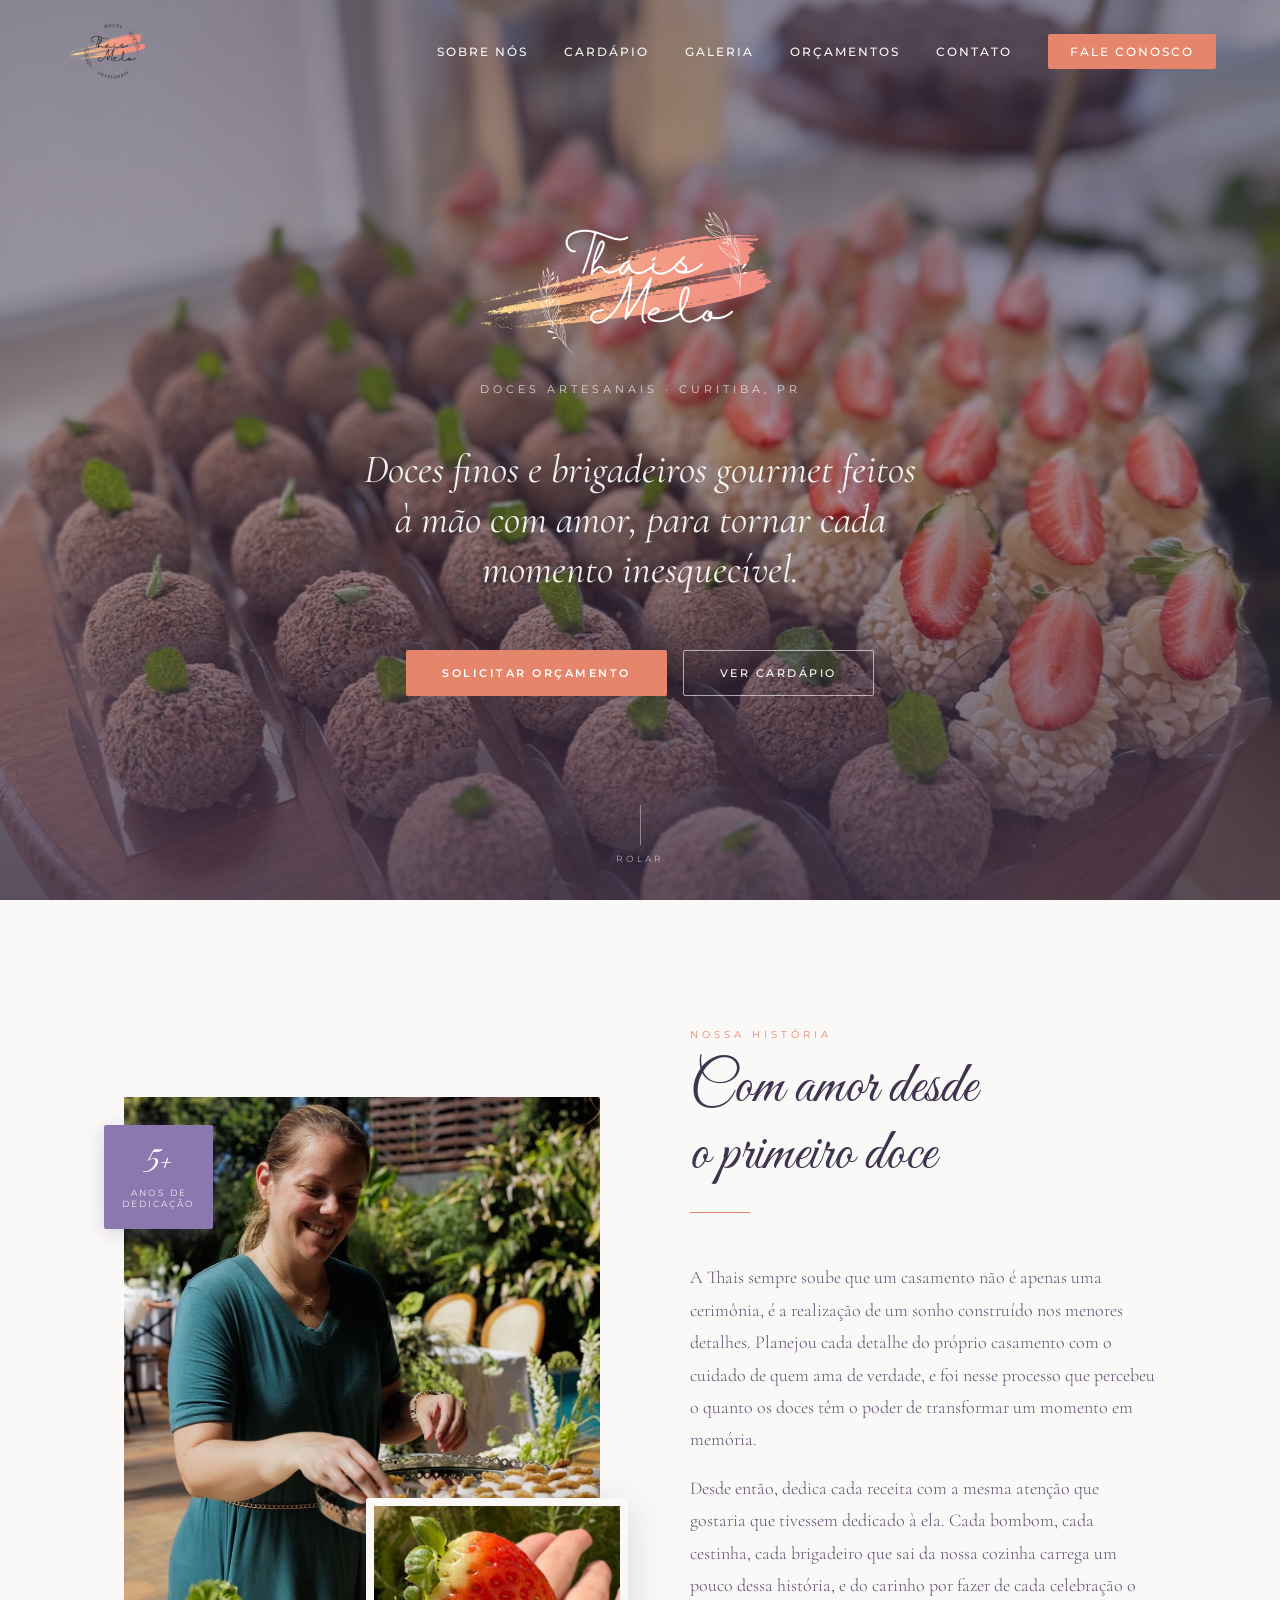
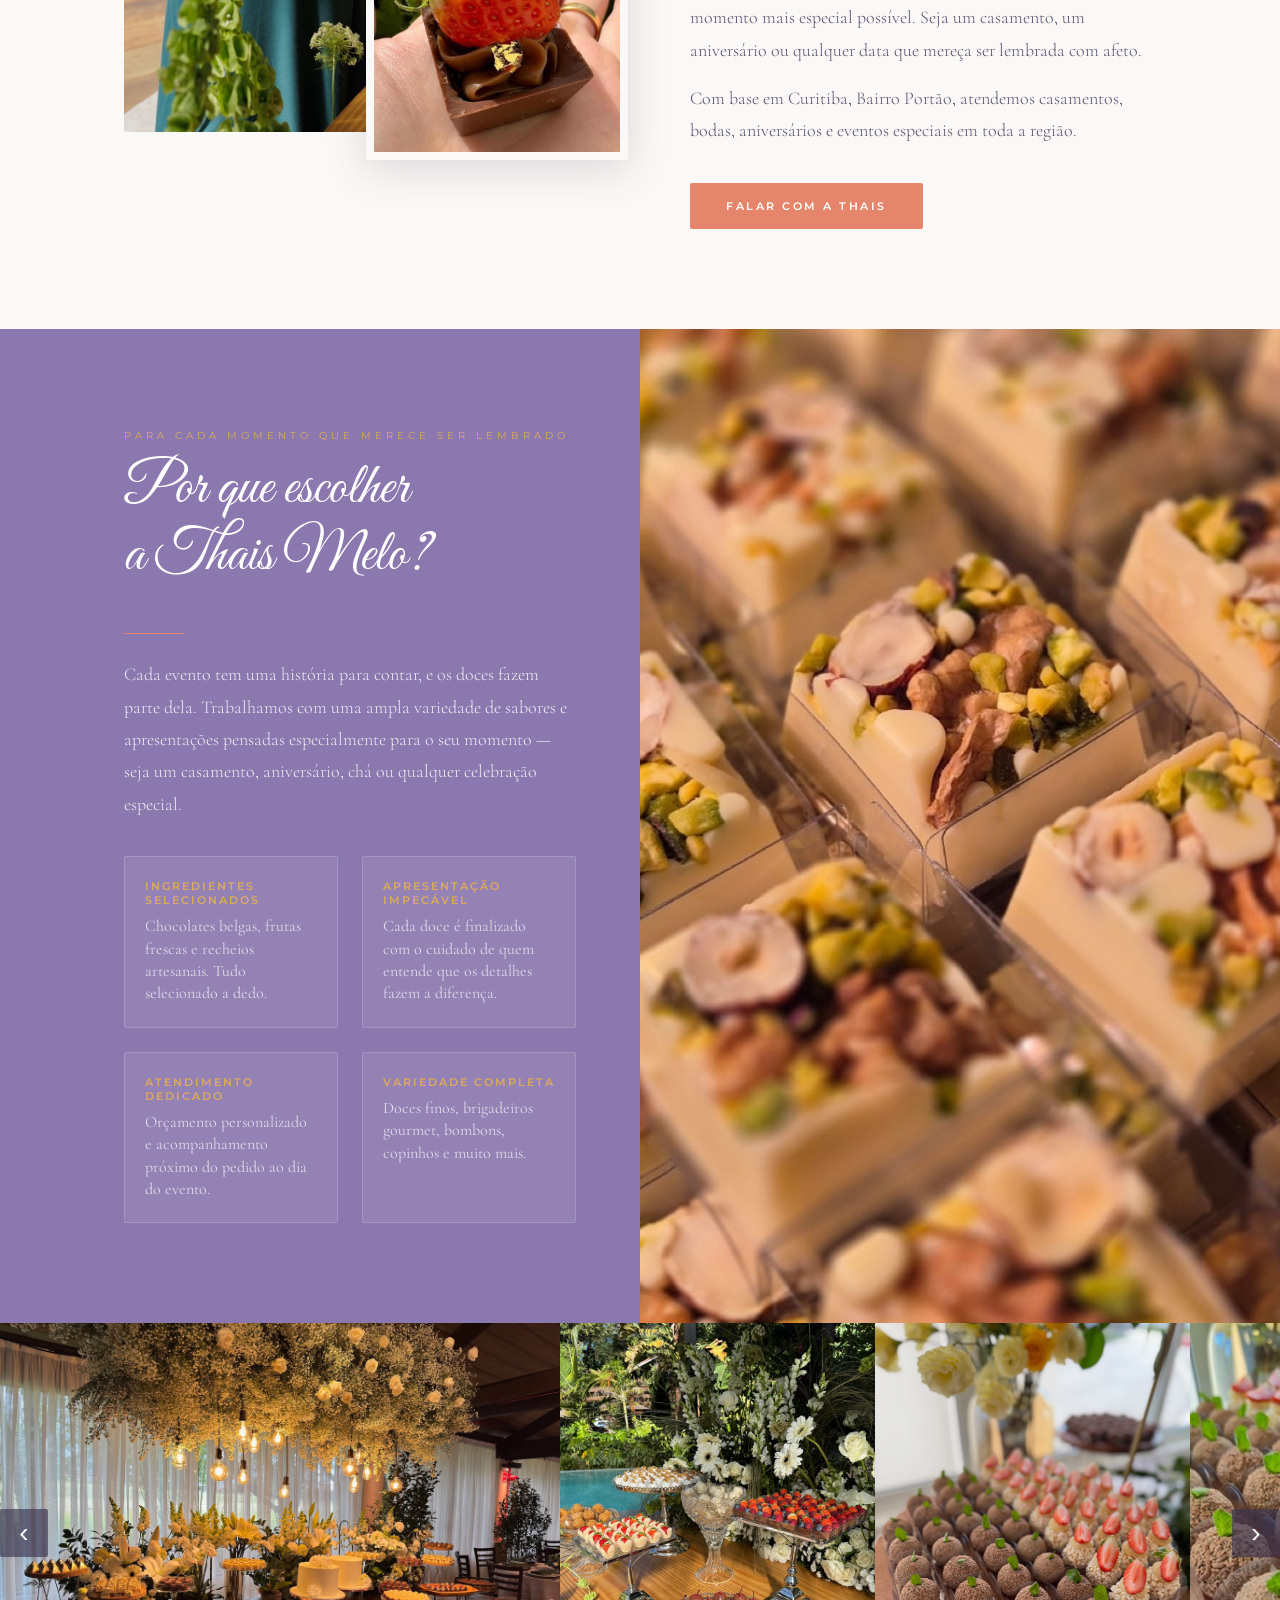
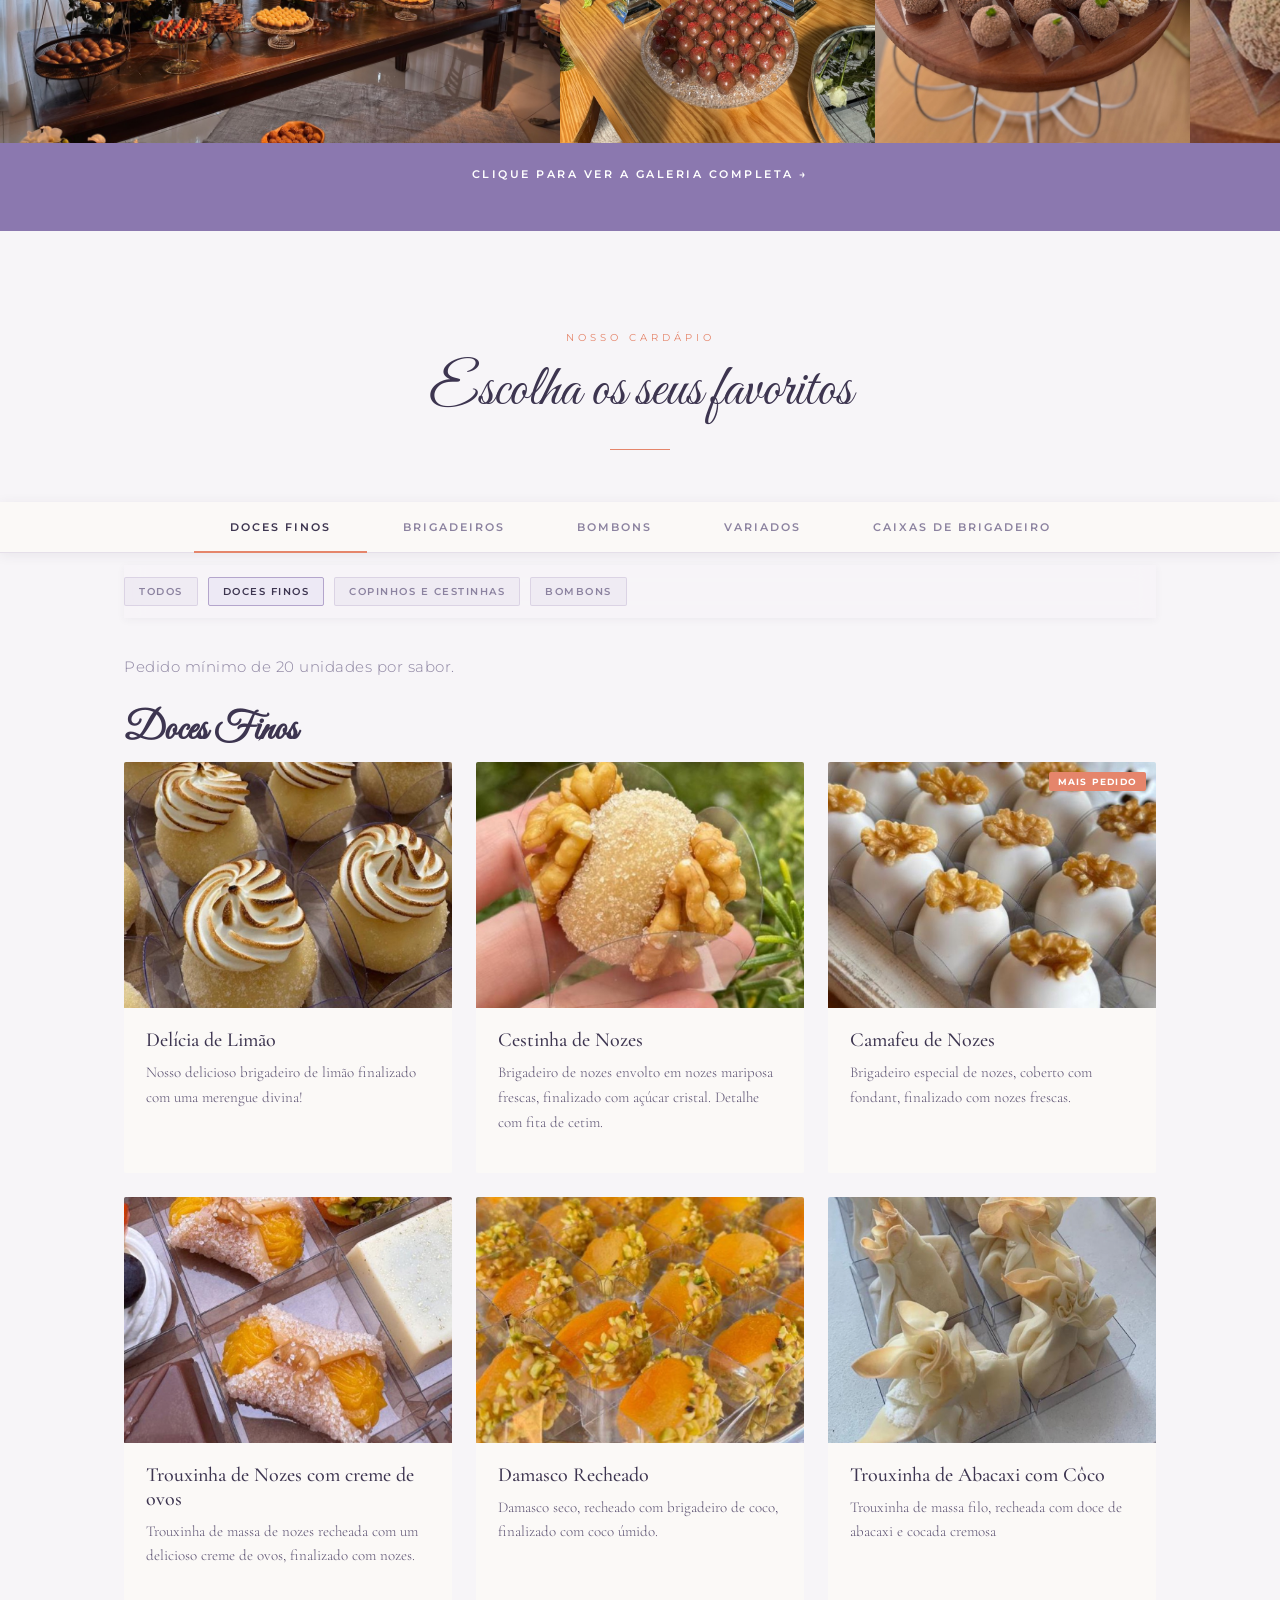
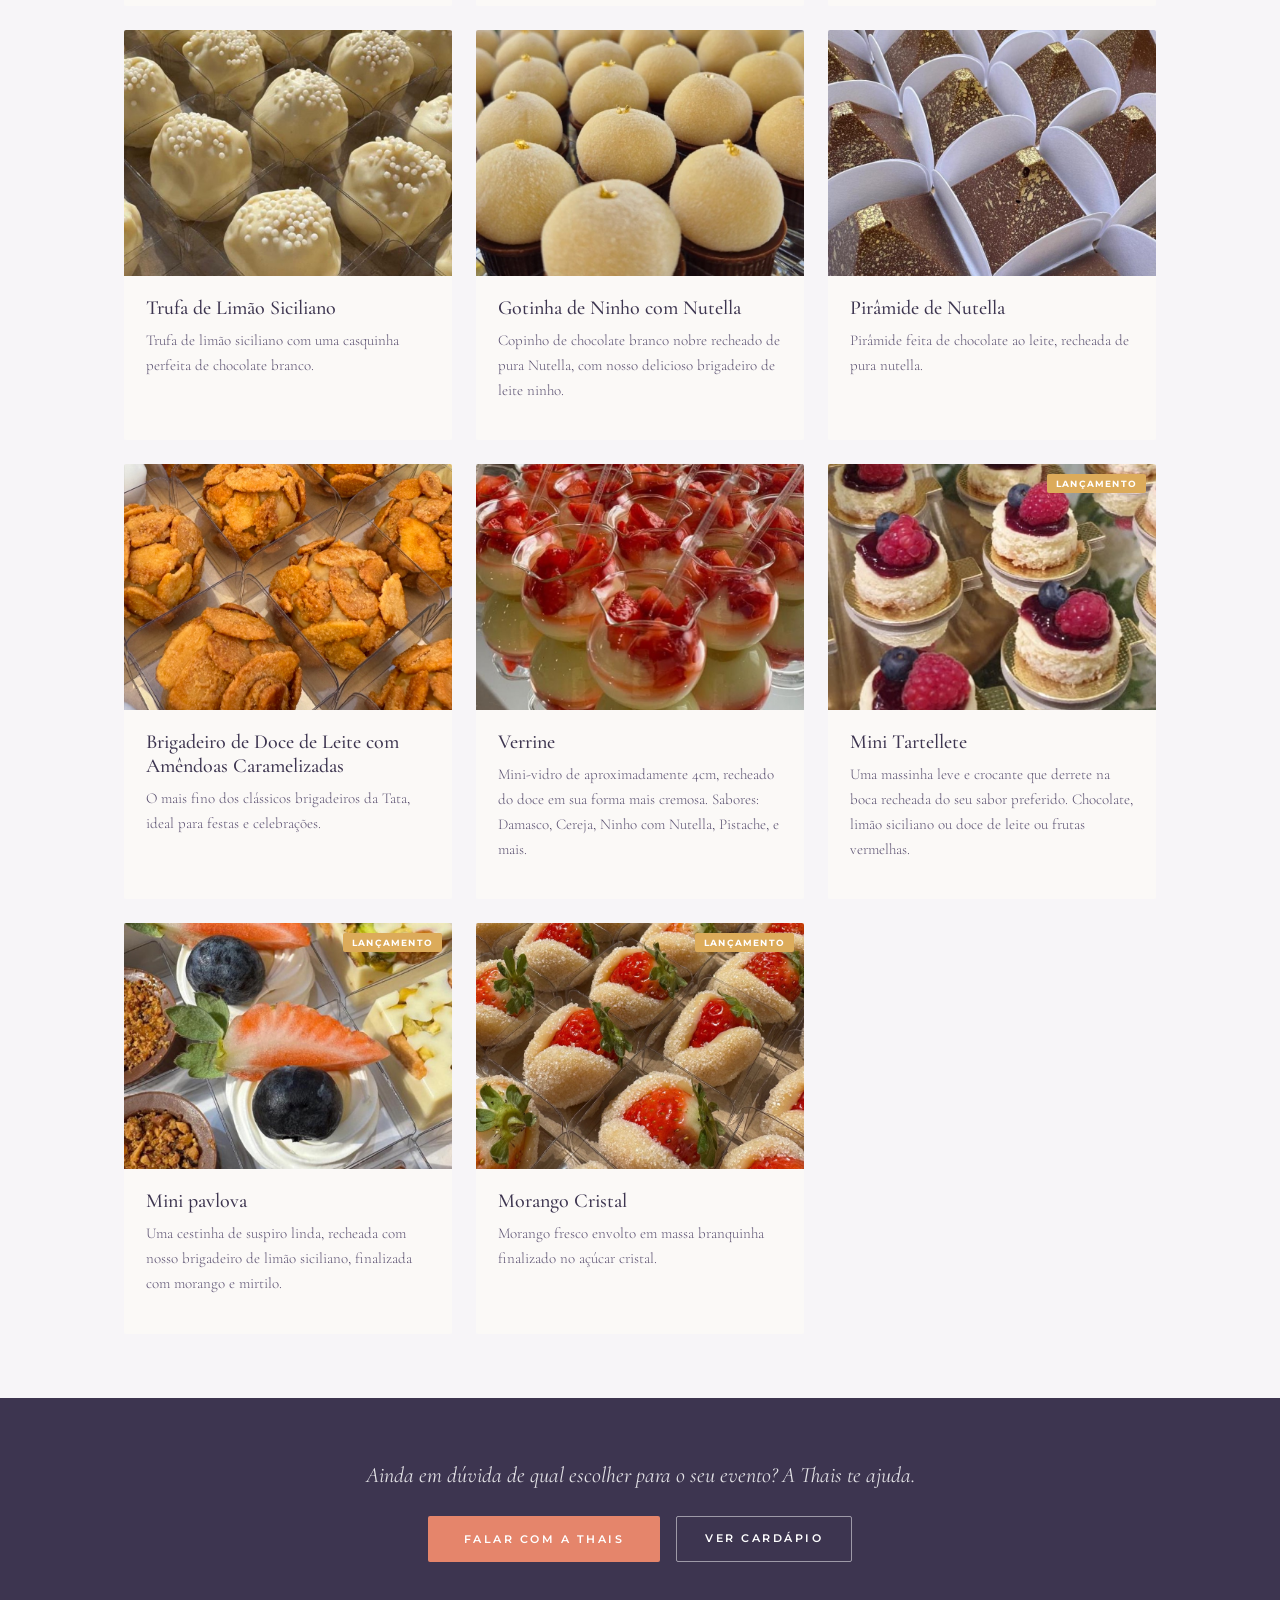
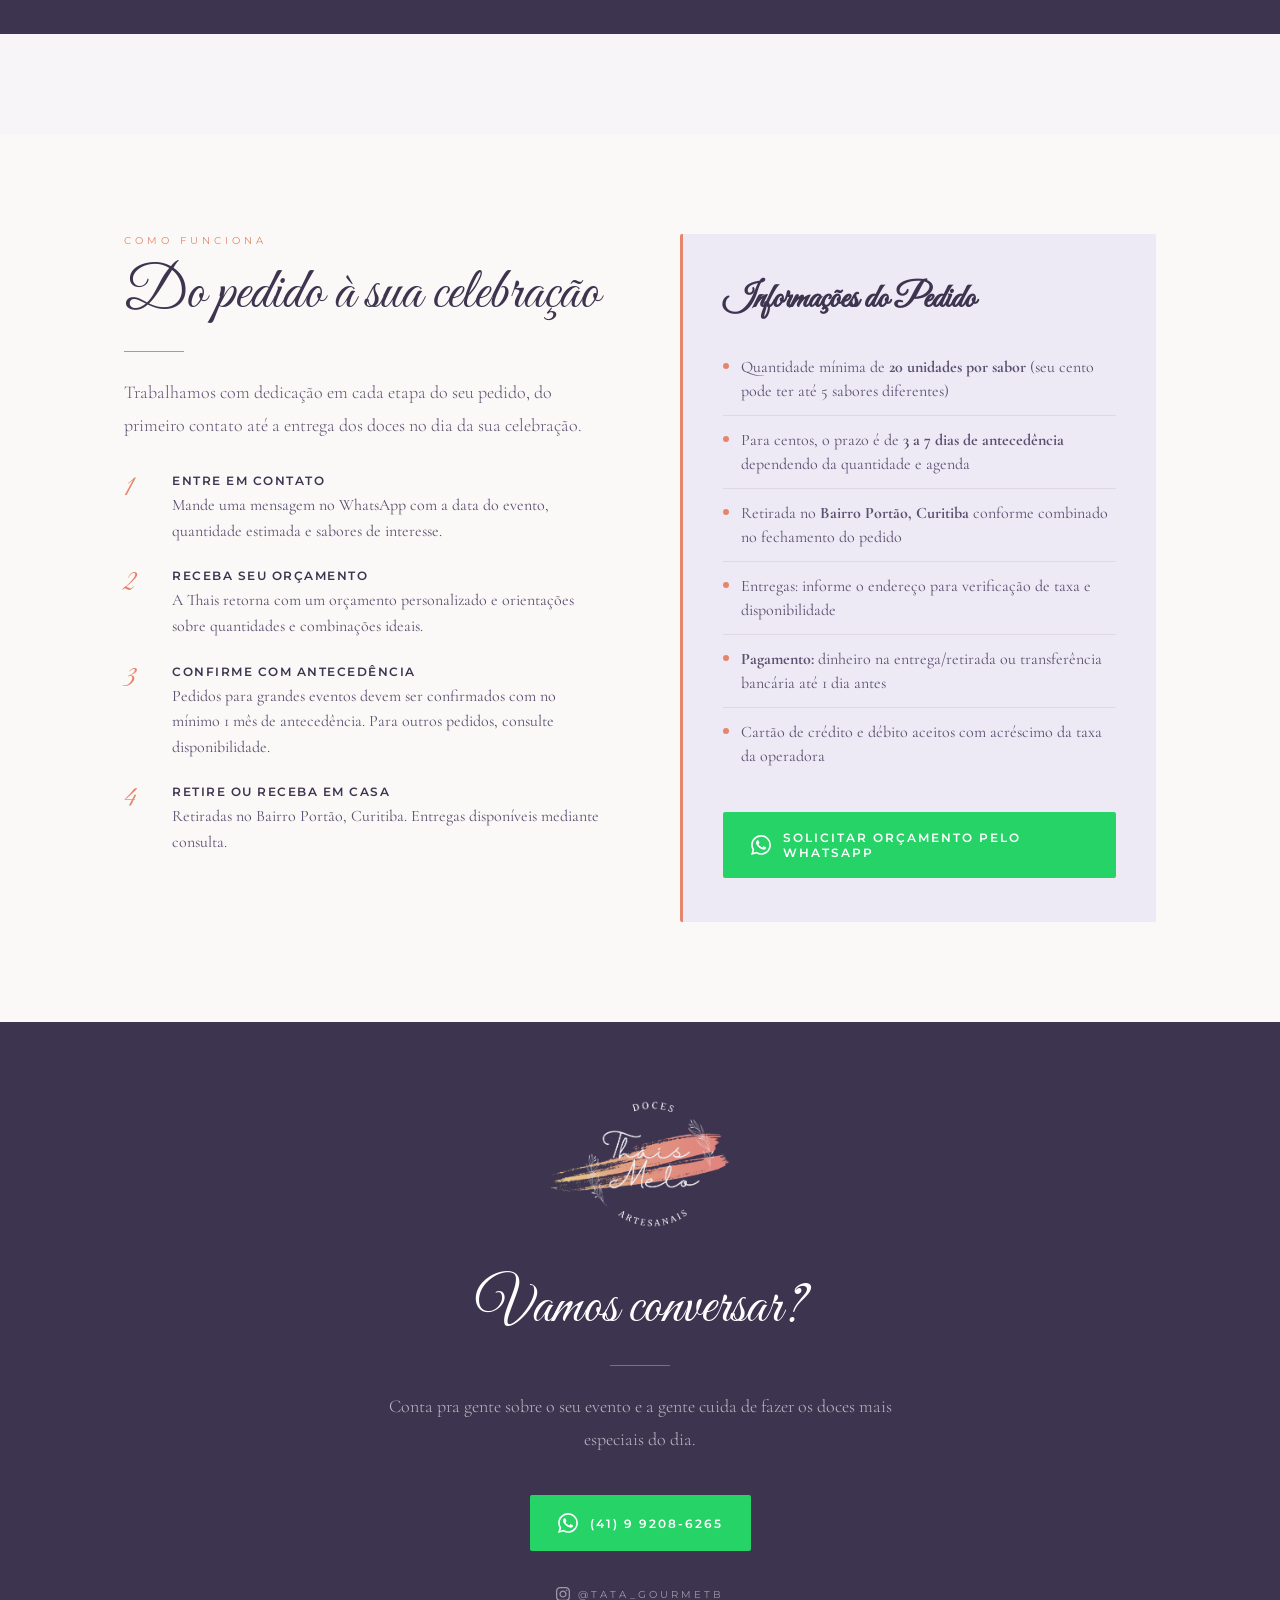
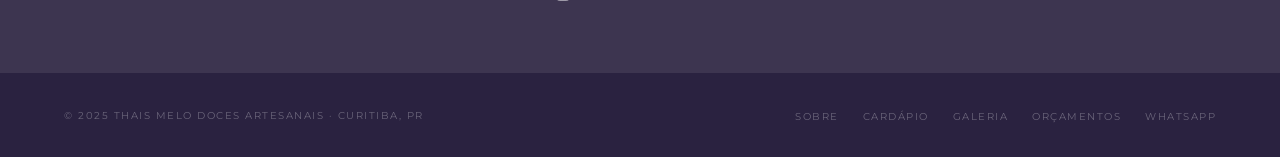
==== commit ec27db2c: "Move og-image.jpg para a raiz e adiciona .nojekyll para forçar novo cache no Facebook Co-Authored-By" ====
--- a/index.html
+++ b/index.html
@@ -15,7 +15,7 @@
 <meta property="og:type" content="website">
 <meta property="og:title" content="Thais Melo – Doces Artesanais para Eventos · Curitiba">
 <meta property="og:description" content="Doces finos e brigadeiros gourmet feitos à mão para casamentos, aniversários e eventos especiais em Curitiba.">
-<meta property="og:image" content="https://thaismelodoces.com.br/FILES/og-image.jpg">
+<meta property="og:image" content="https://thaismelodoces.com.br/og-image.jpg">
 <meta property="og:url" content="https://thaismelodoces.com.br/">
 <meta name="twitter:card" content="summary">
 </head>
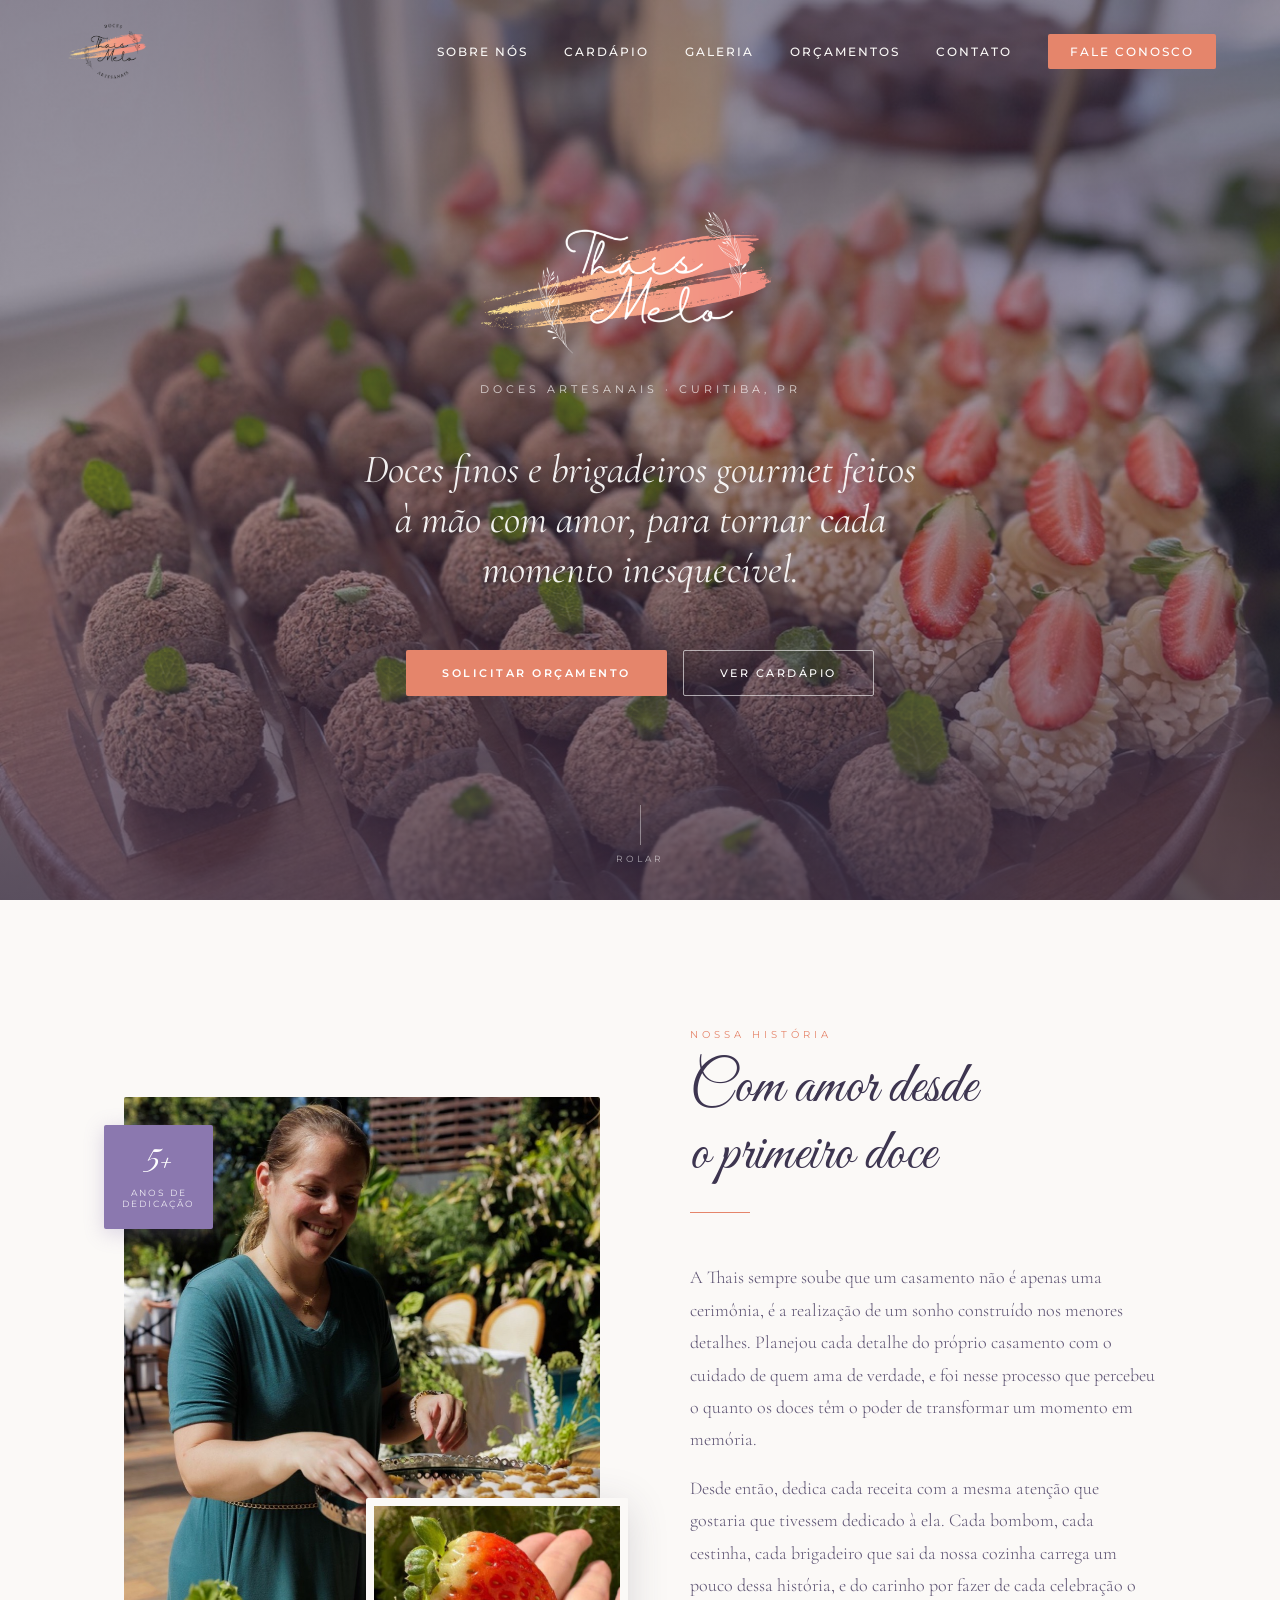
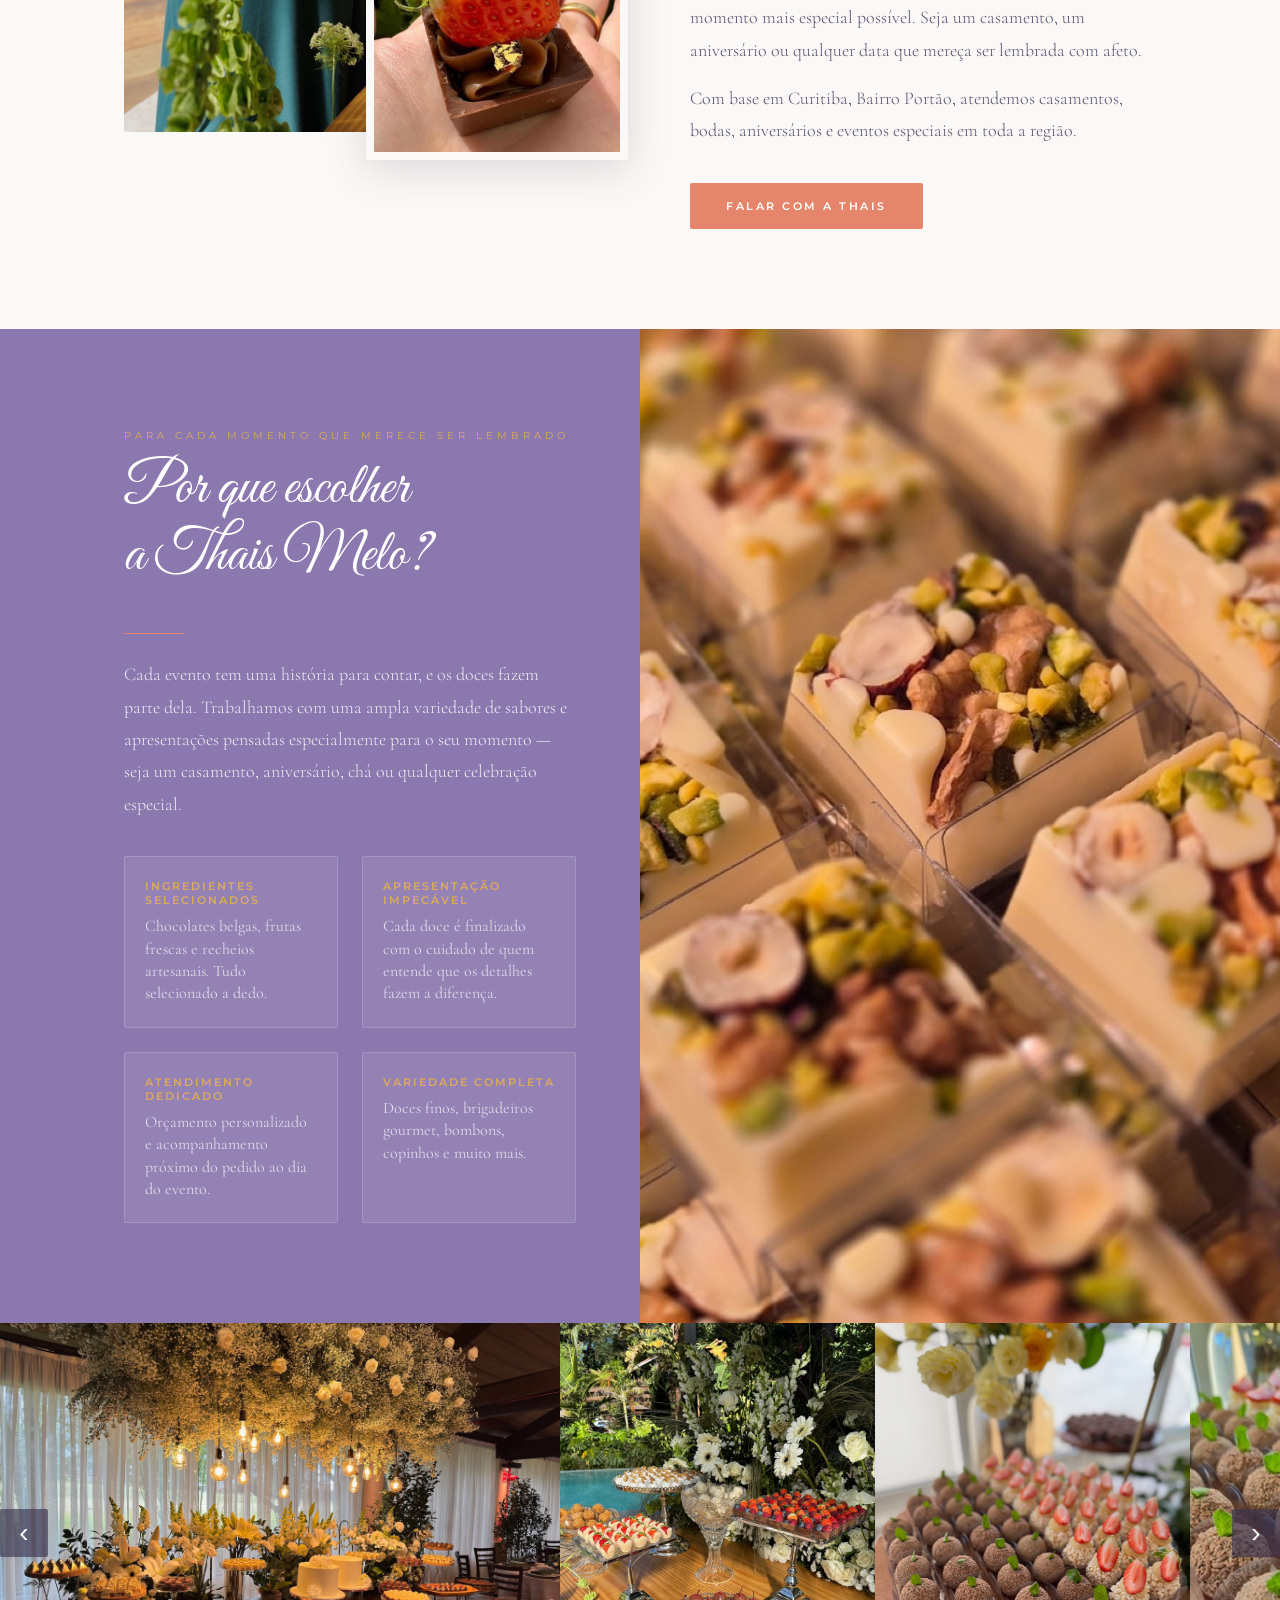
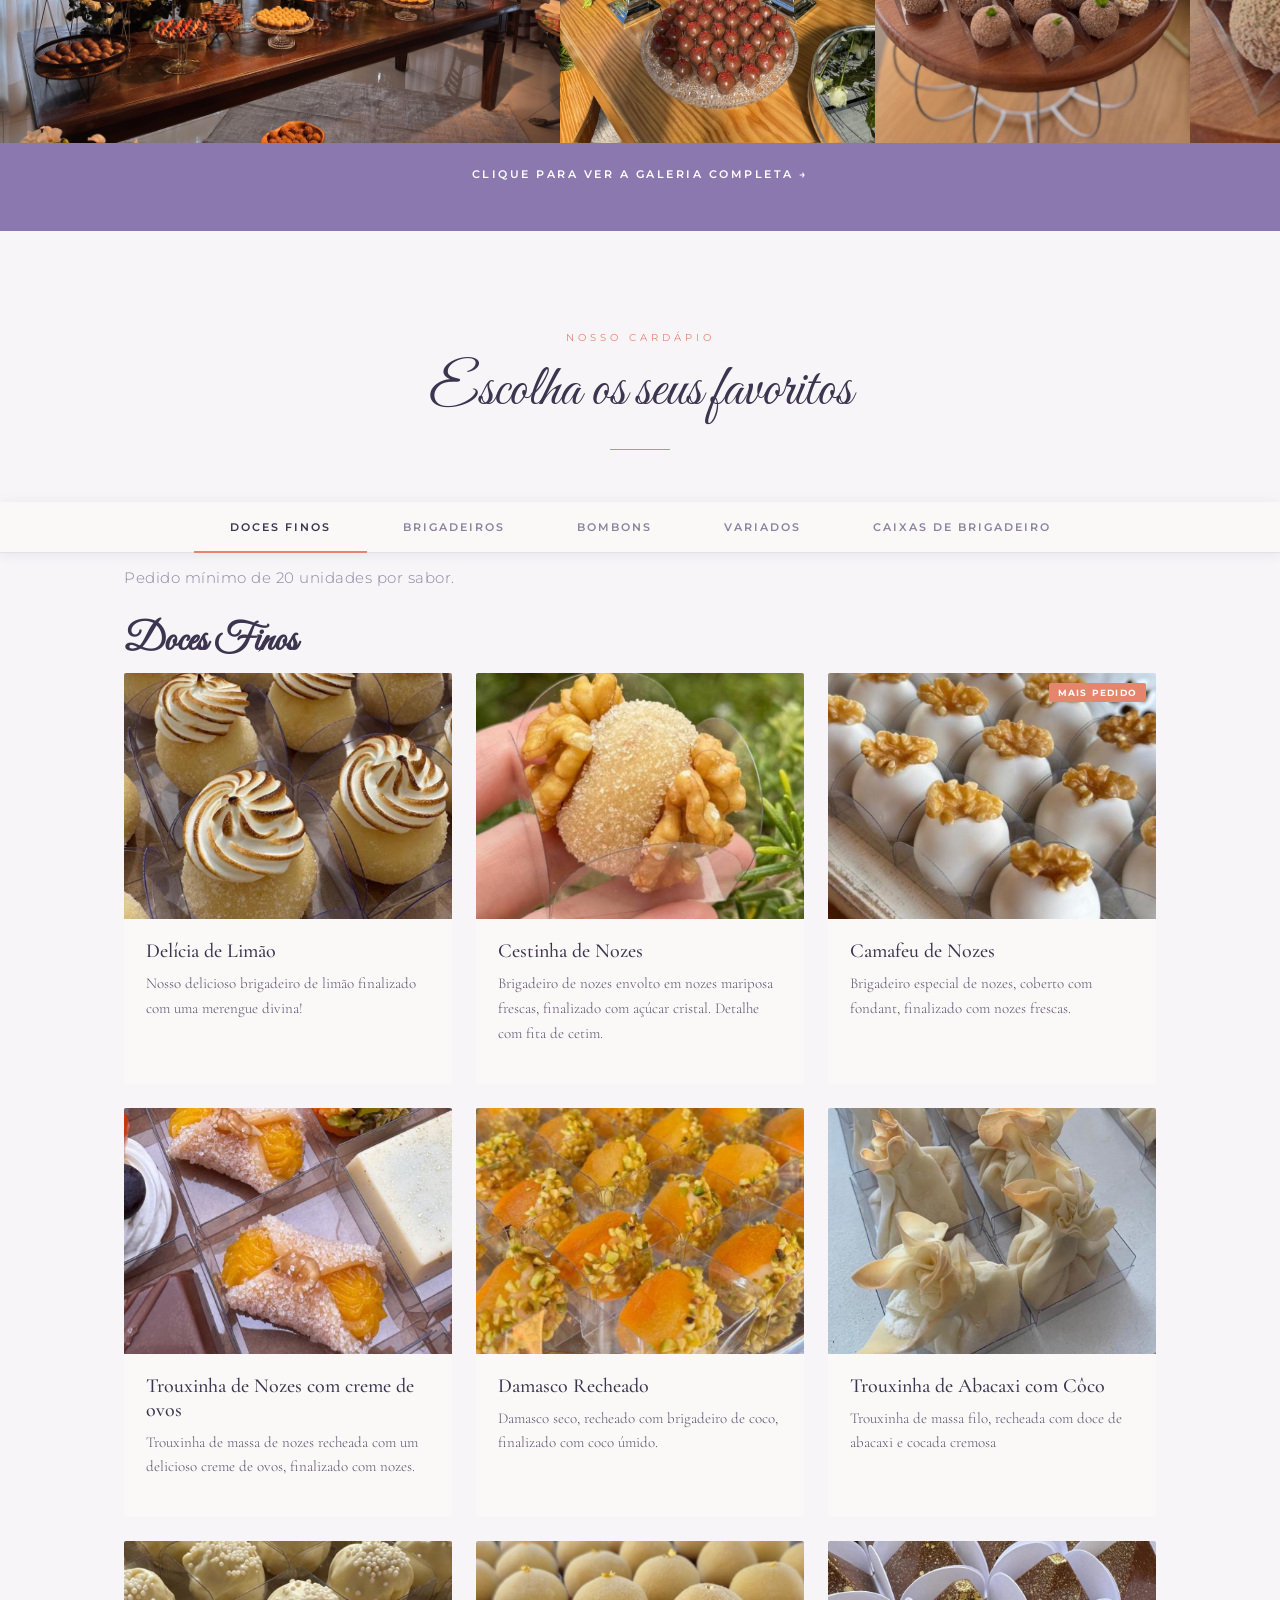
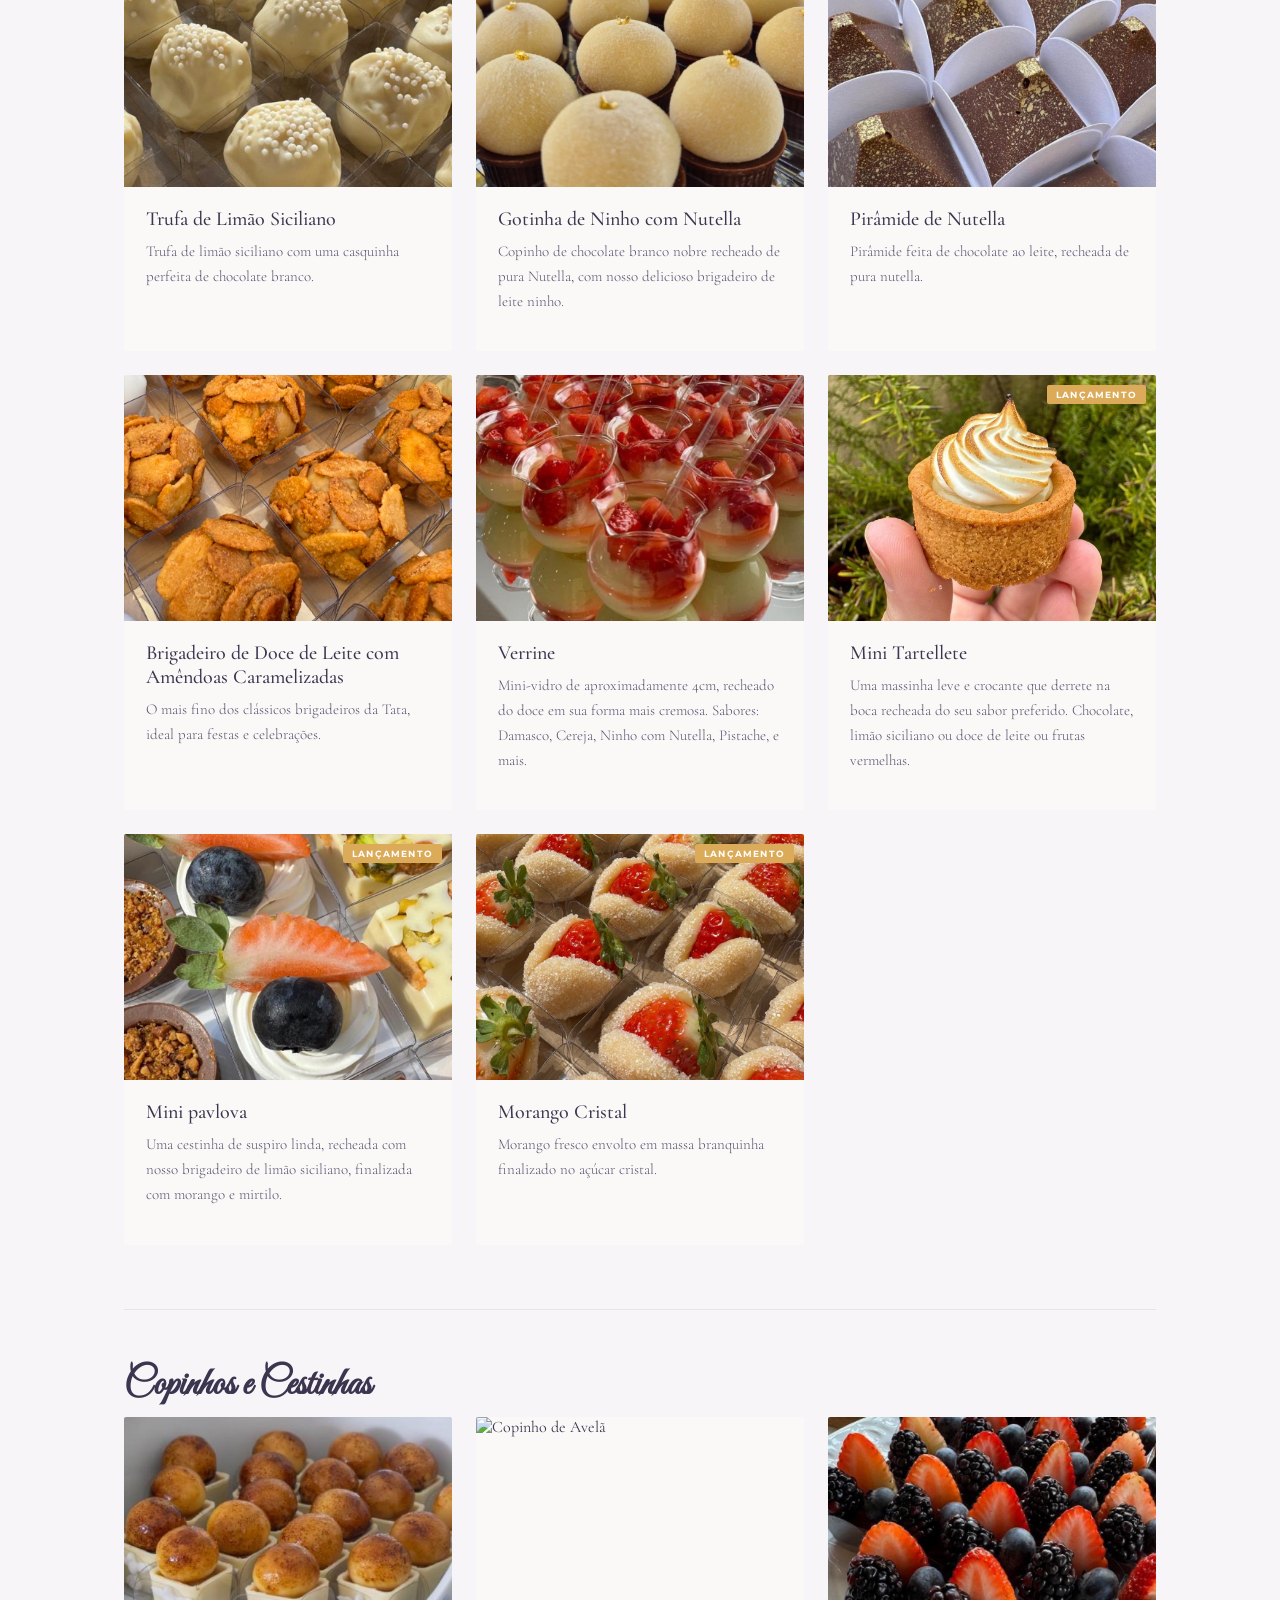
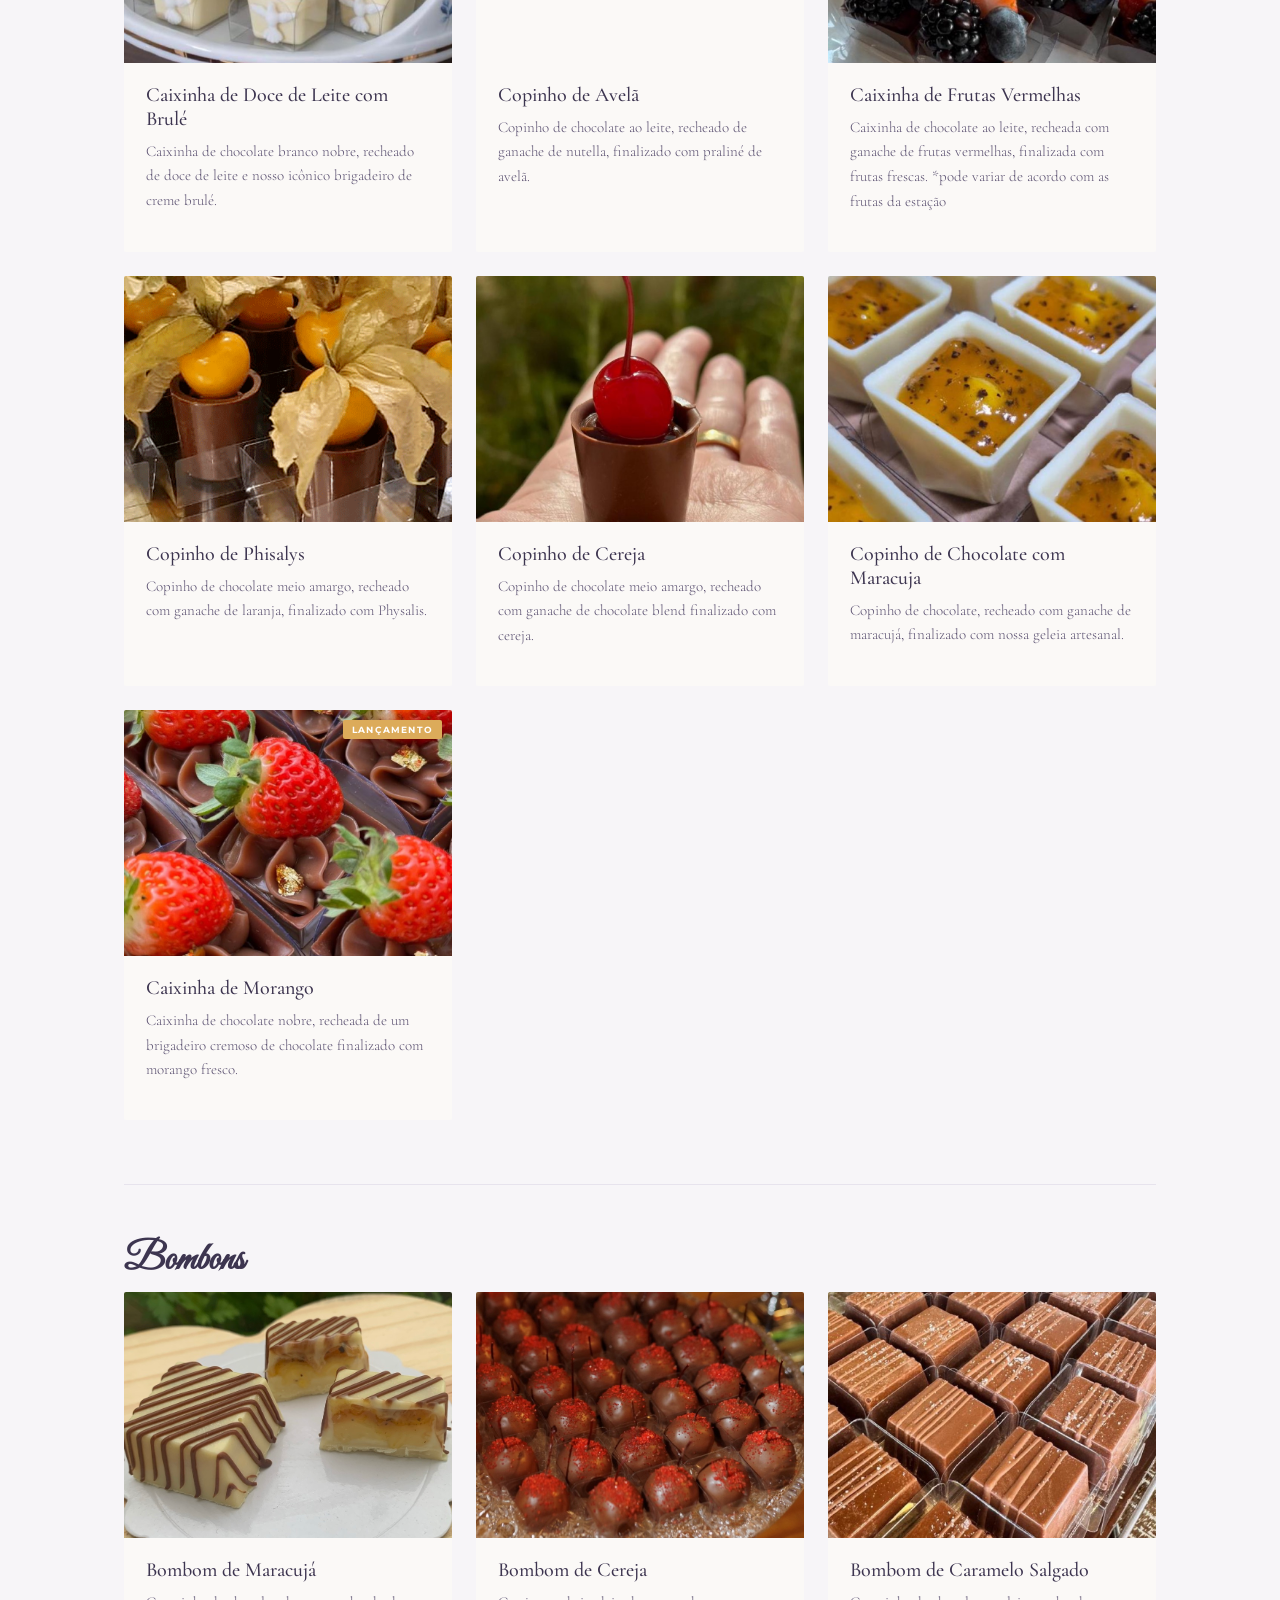
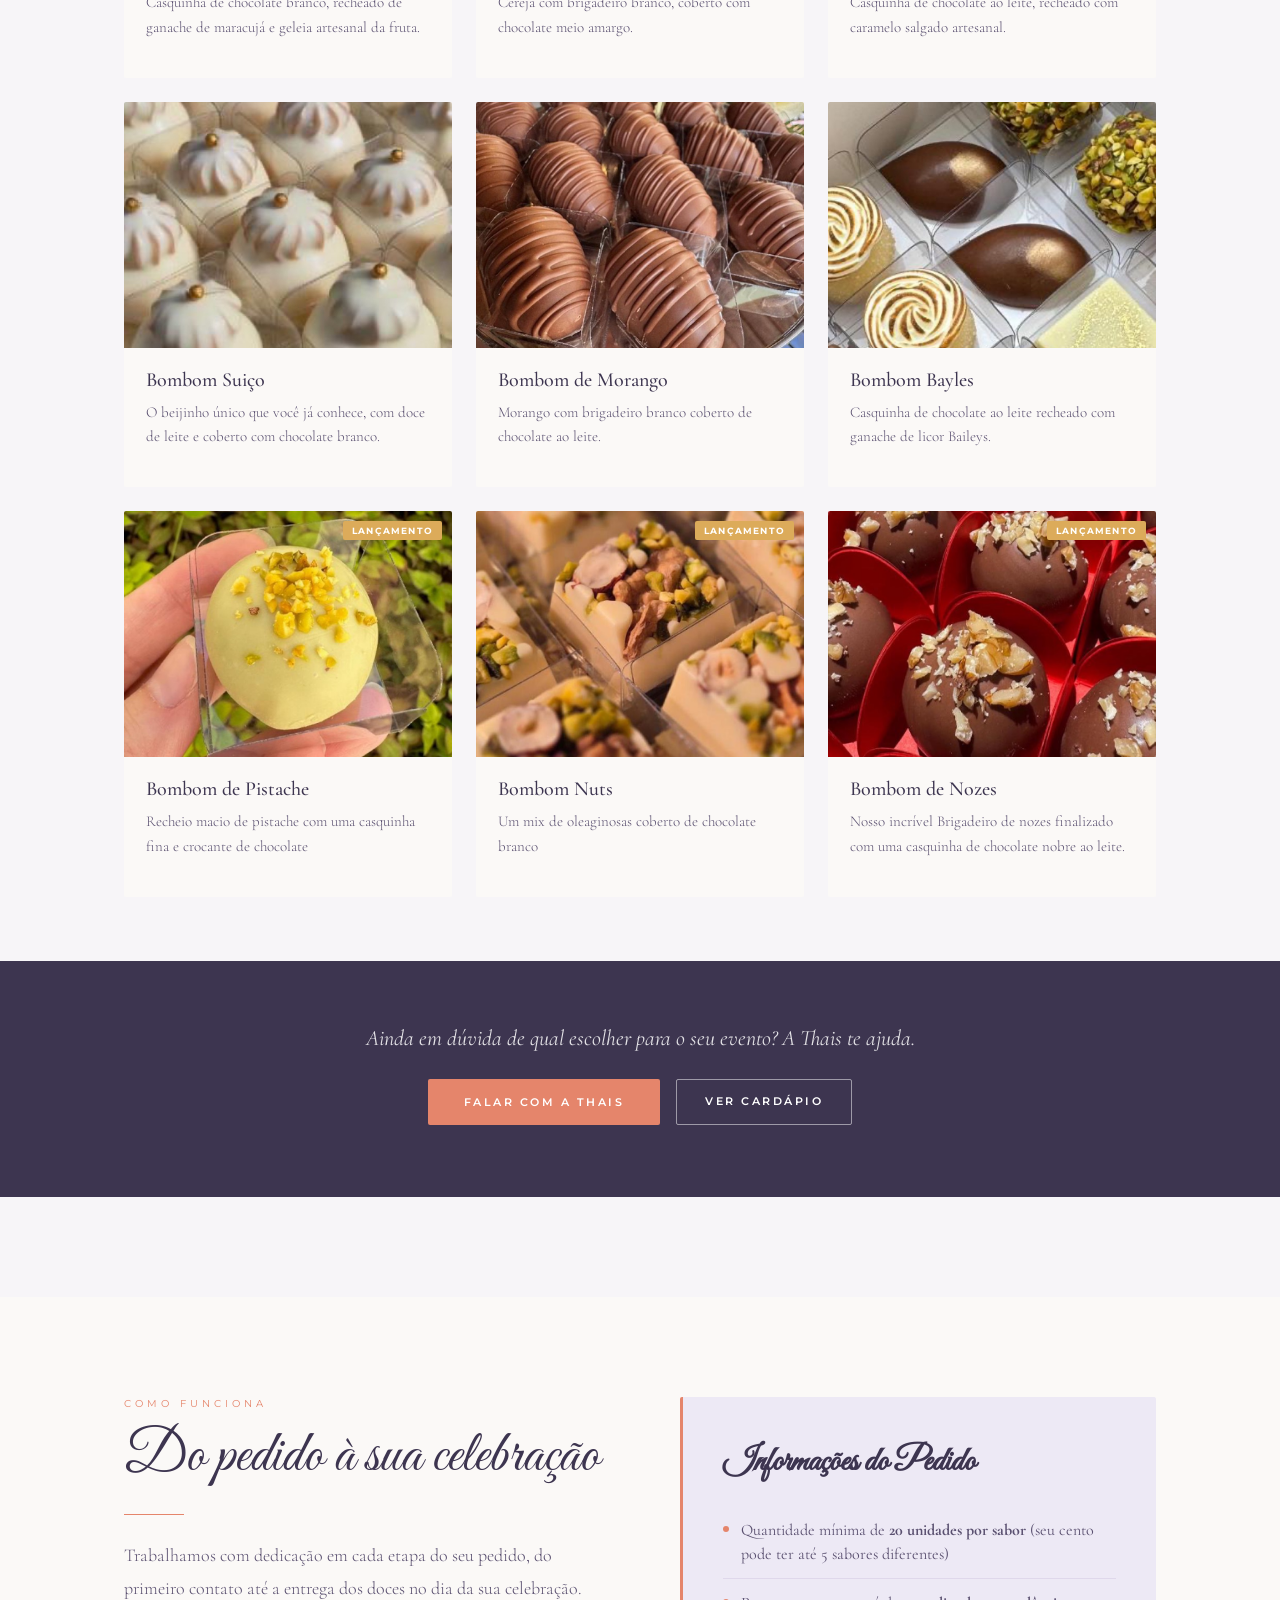
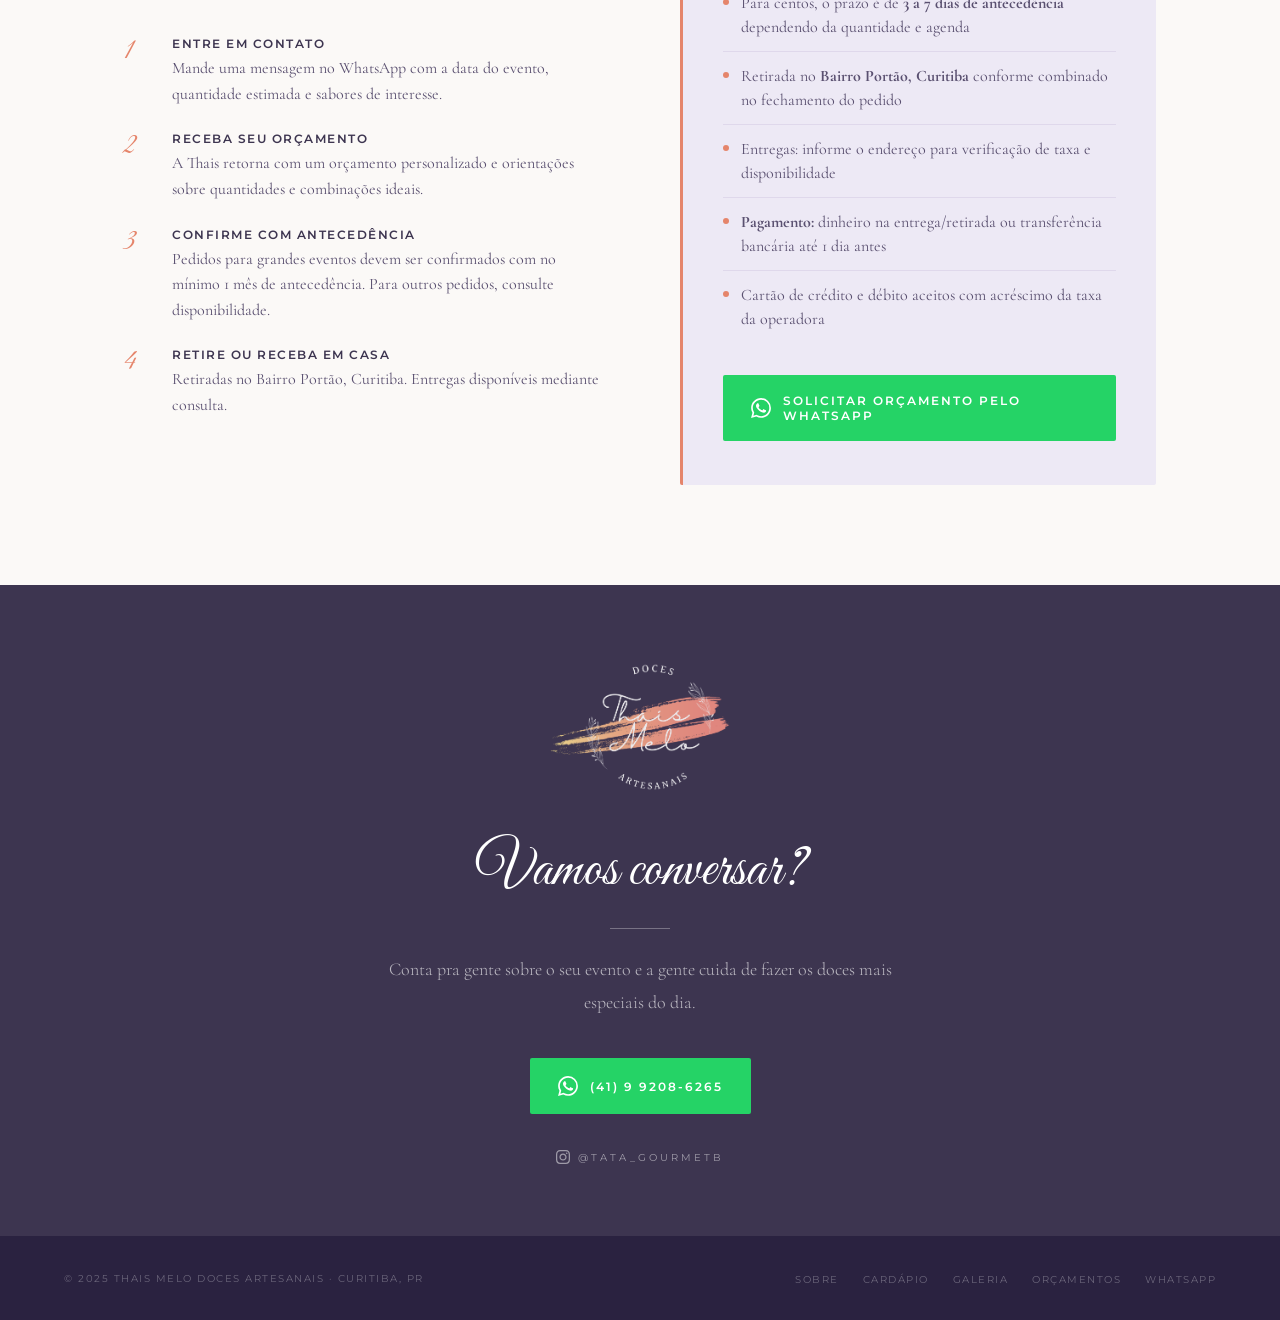
==== commit efd7dead: "Atualiza preços CSV, oculta filtros de subcat em Doces Finos e melhora meta twitter:card - categoria" ====
--- a/index.html
+++ b/index.html
@@ -15,9 +15,12 @@
 <meta property="og:type" content="website">
 <meta property="og:title" content="Thais Melo – Doces Artesanais para Eventos · Curitiba">
 <meta property="og:description" content="Doces finos e brigadeiros gourmet feitos à mão para casamentos, aniversários e eventos especiais em Curitiba.">
-<meta property="og:image" content="https://thaismelodoces.com.br/og-image.jpg">
+<meta property="og:image" content="https://thaismelodoces.com.br/FILES/og-tata.jpg">
+<meta property="og:image:type" content="image/jpeg">
+<meta property="og:image:width" content="1200">
+<meta property="og:image:height" content="630">
 <meta property="og:url" content="https://thaismelodoces.com.br/">
-<meta name="twitter:card" content="summary">
+<meta name="twitter:card" content="summary_large_image">
 </head>
 <body>
 
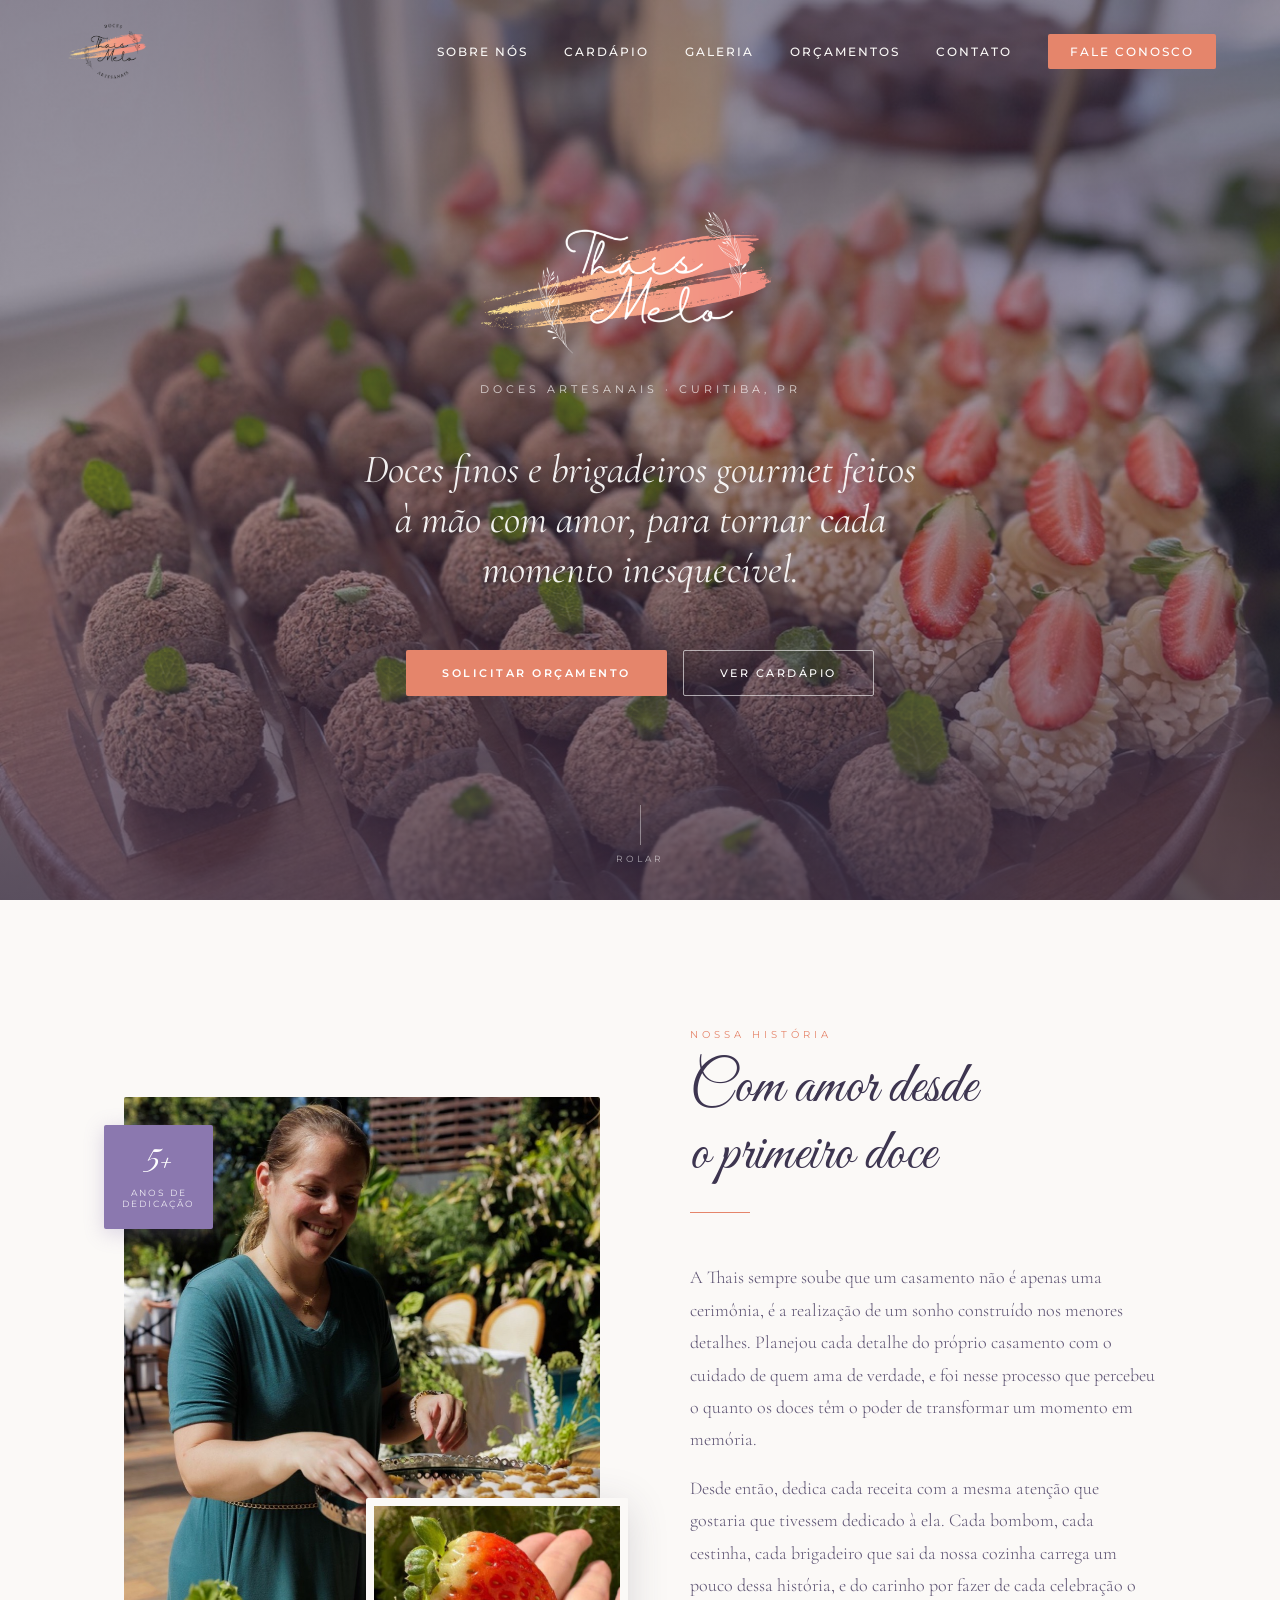
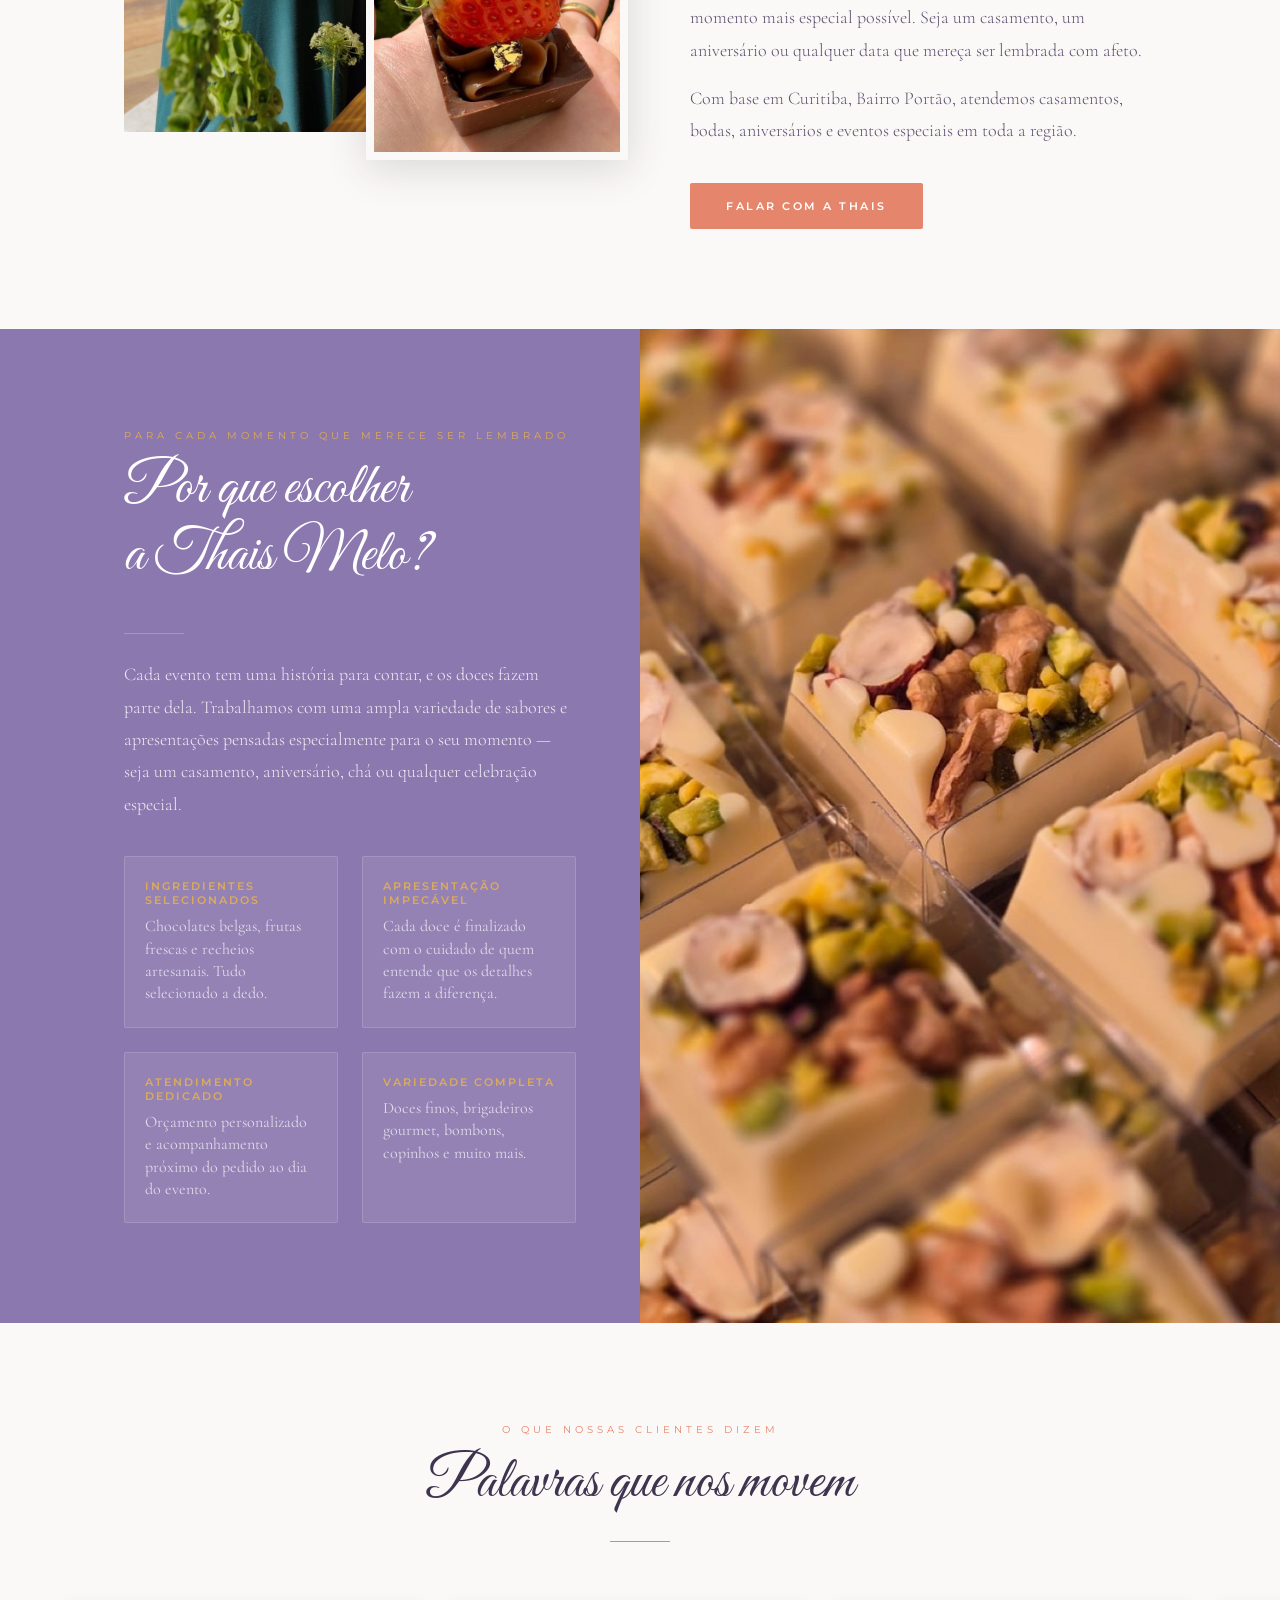
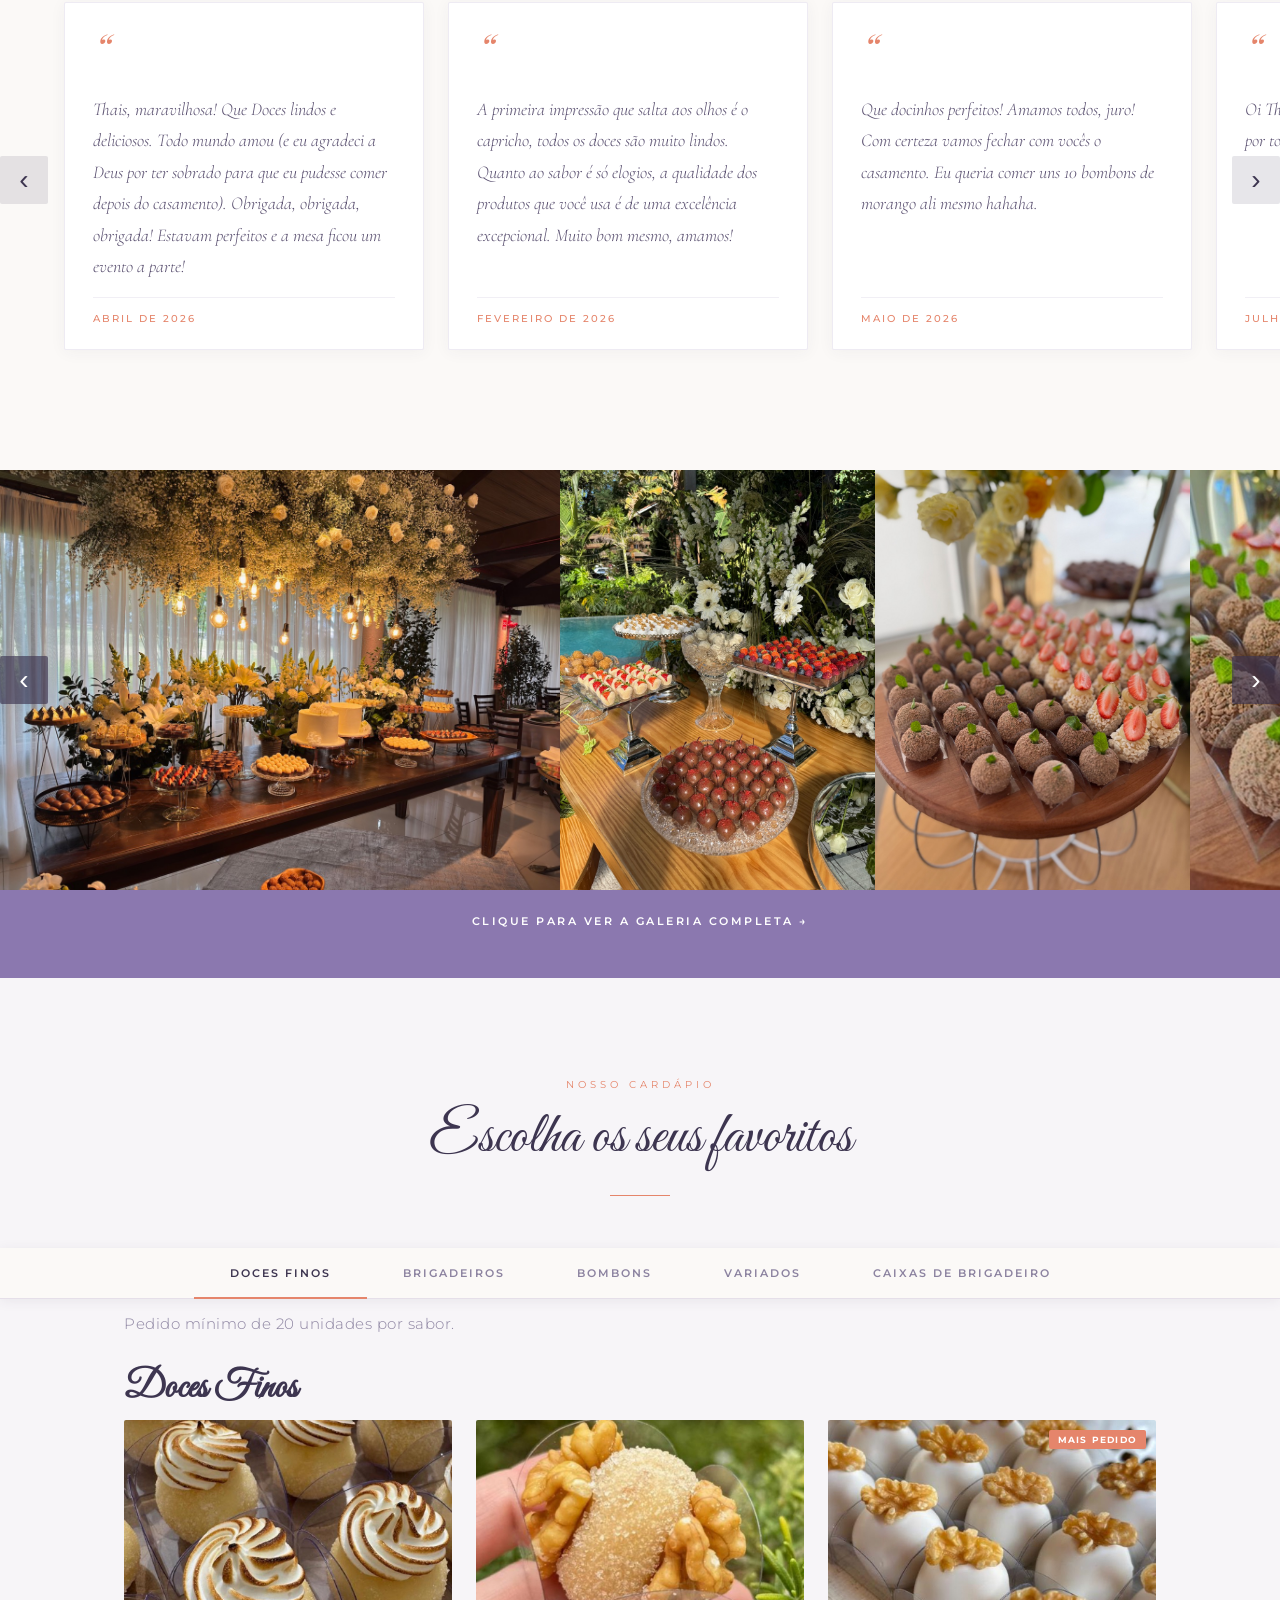
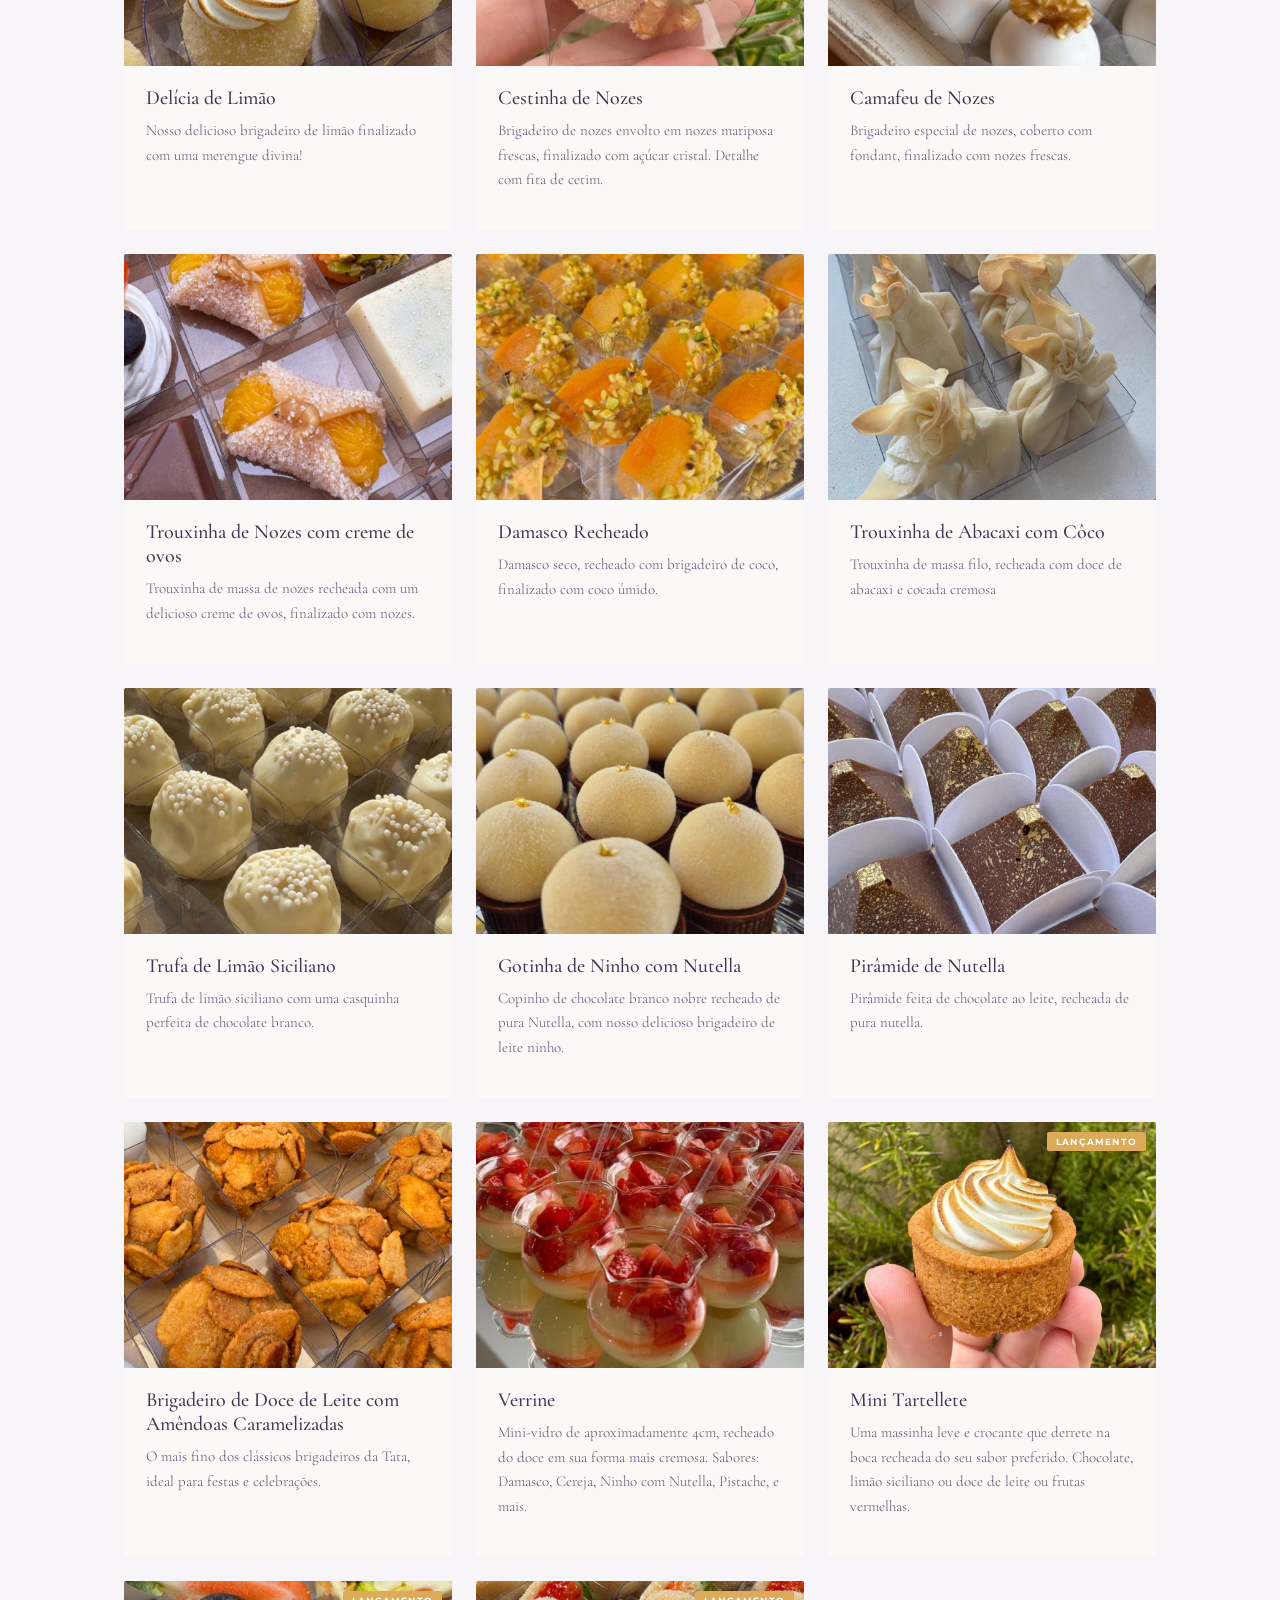
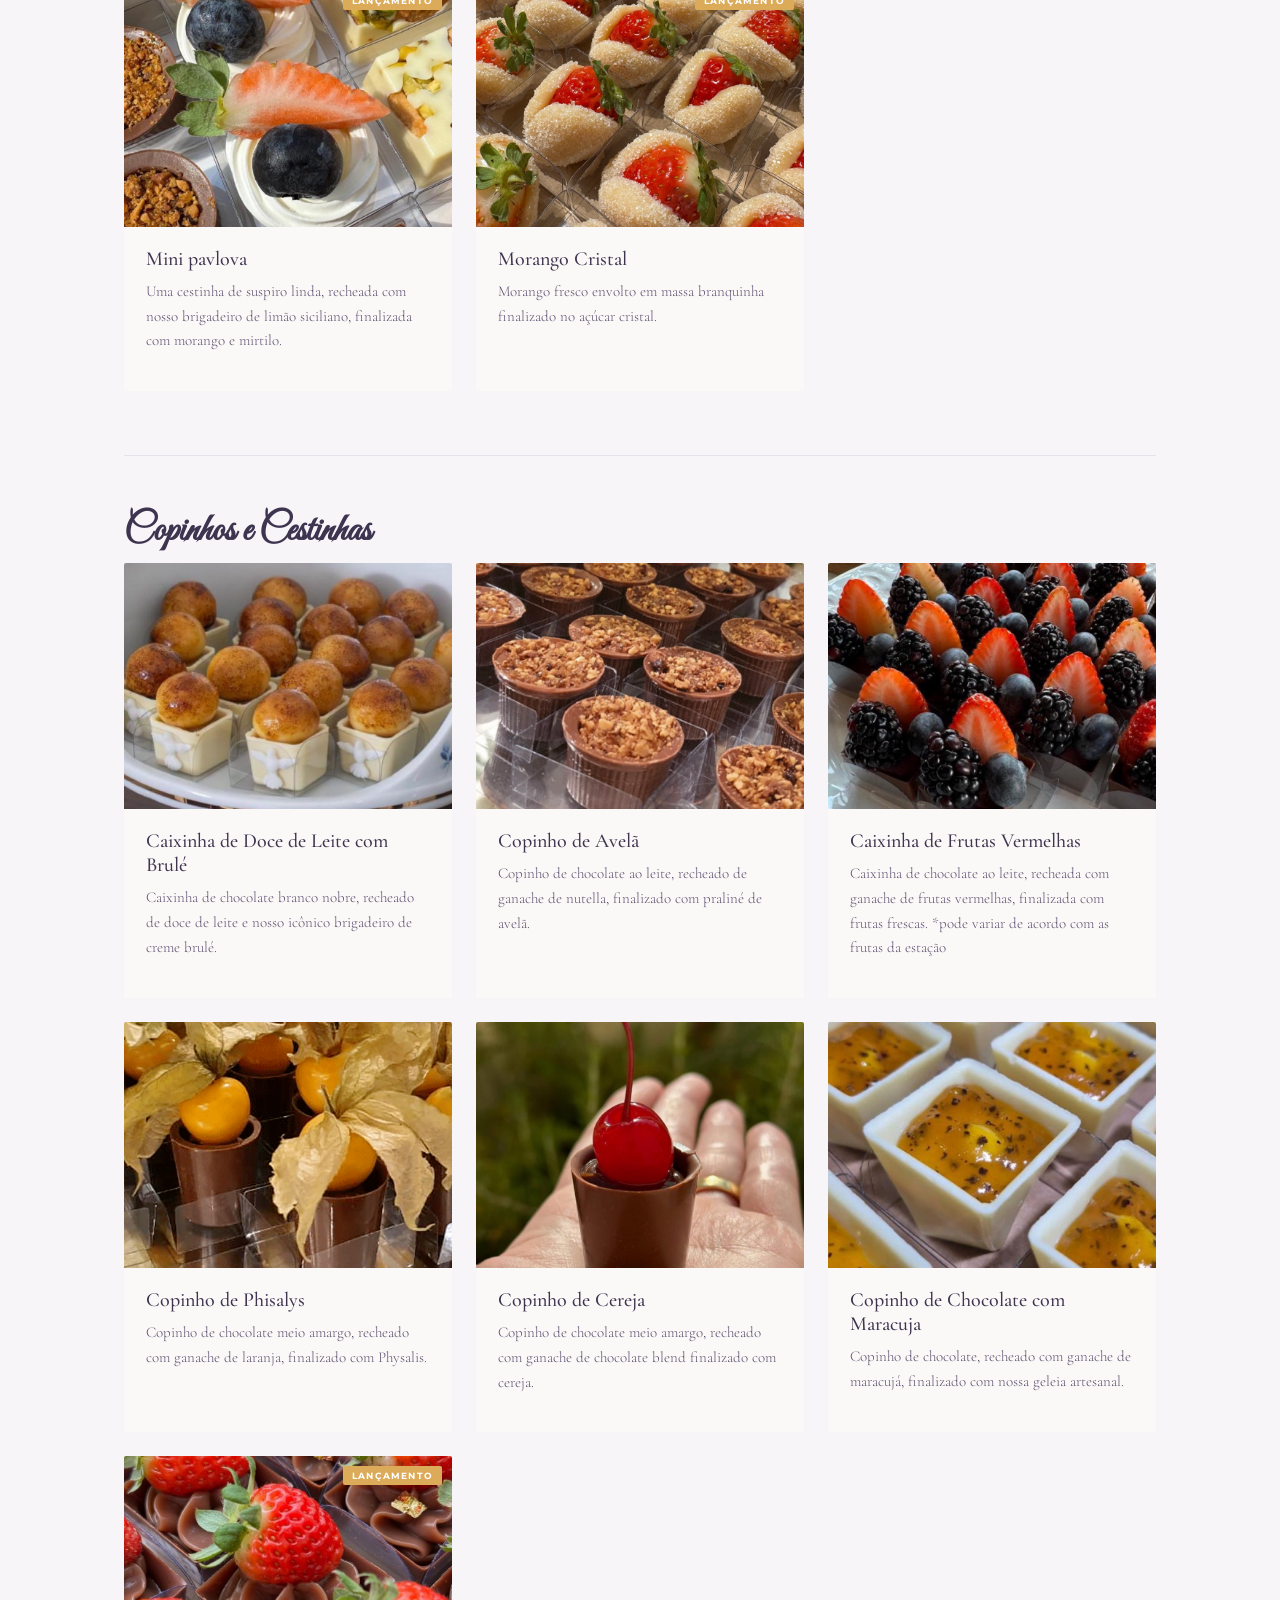
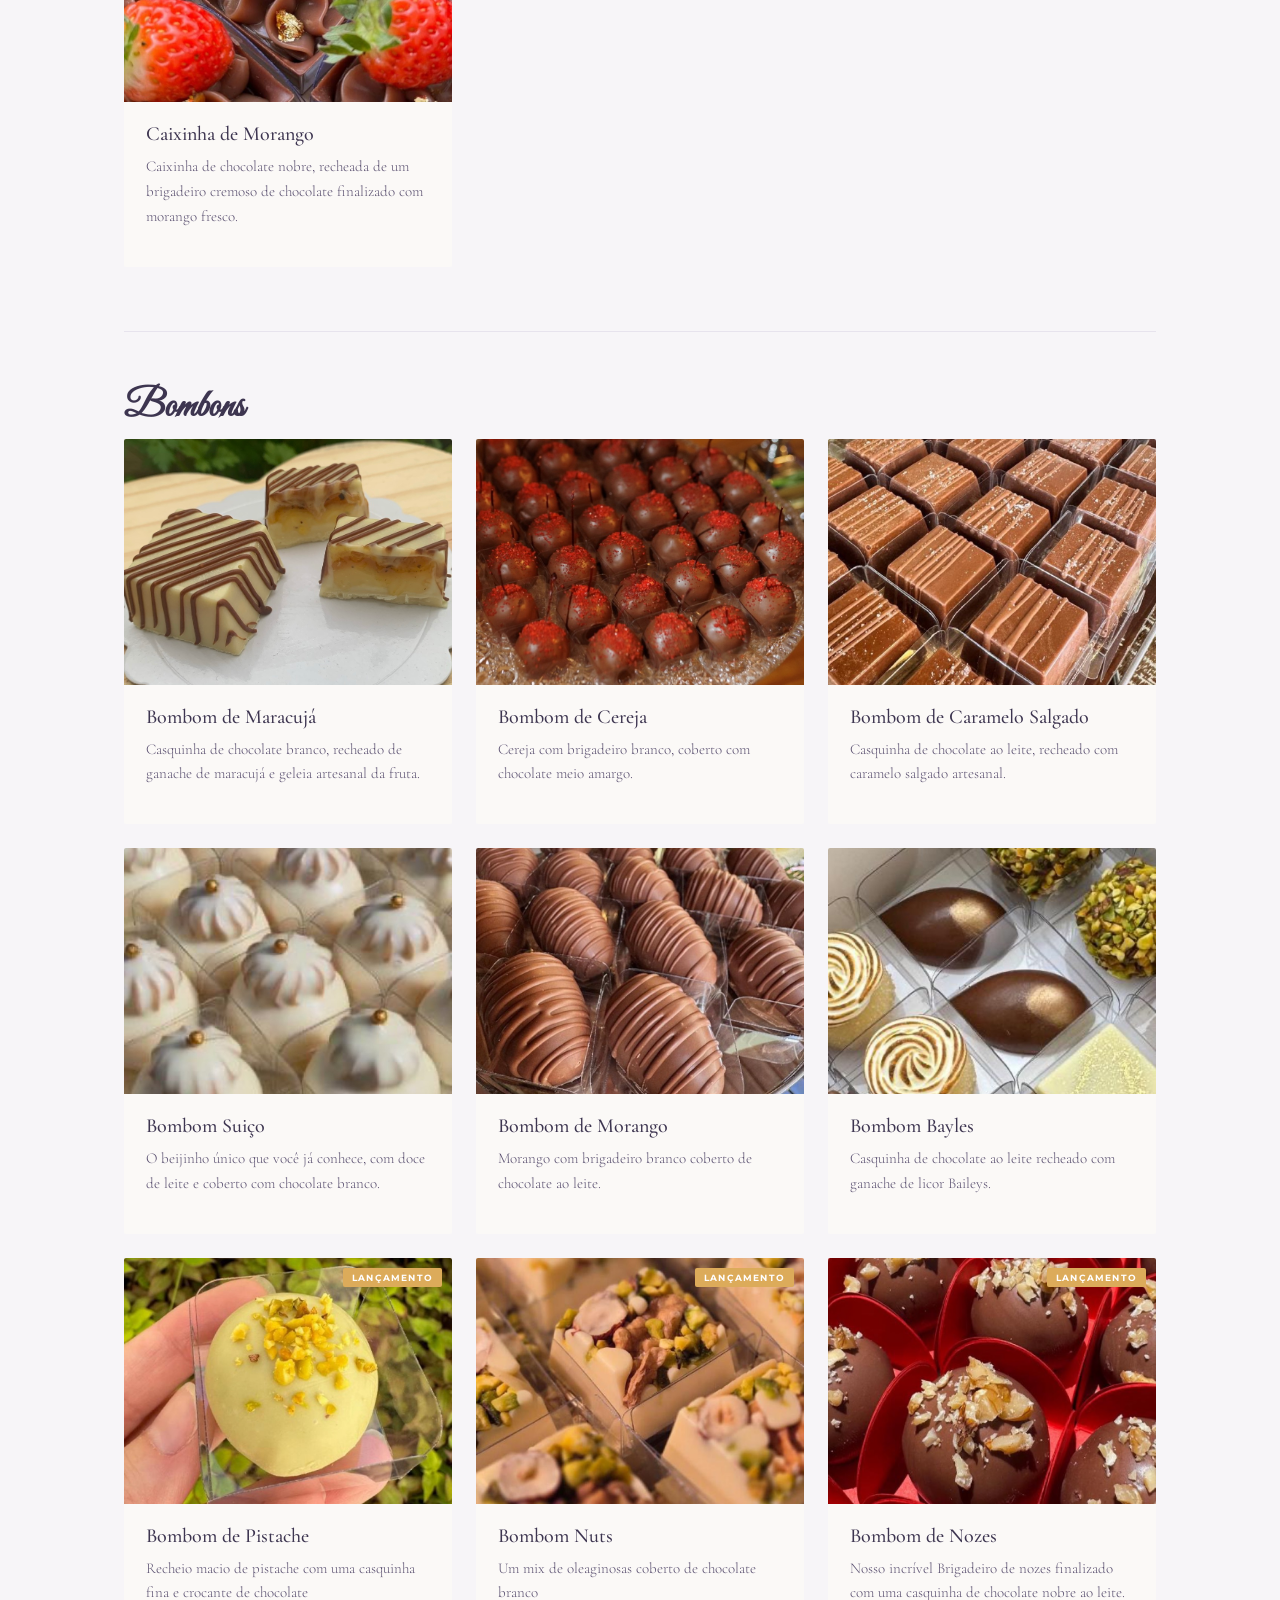
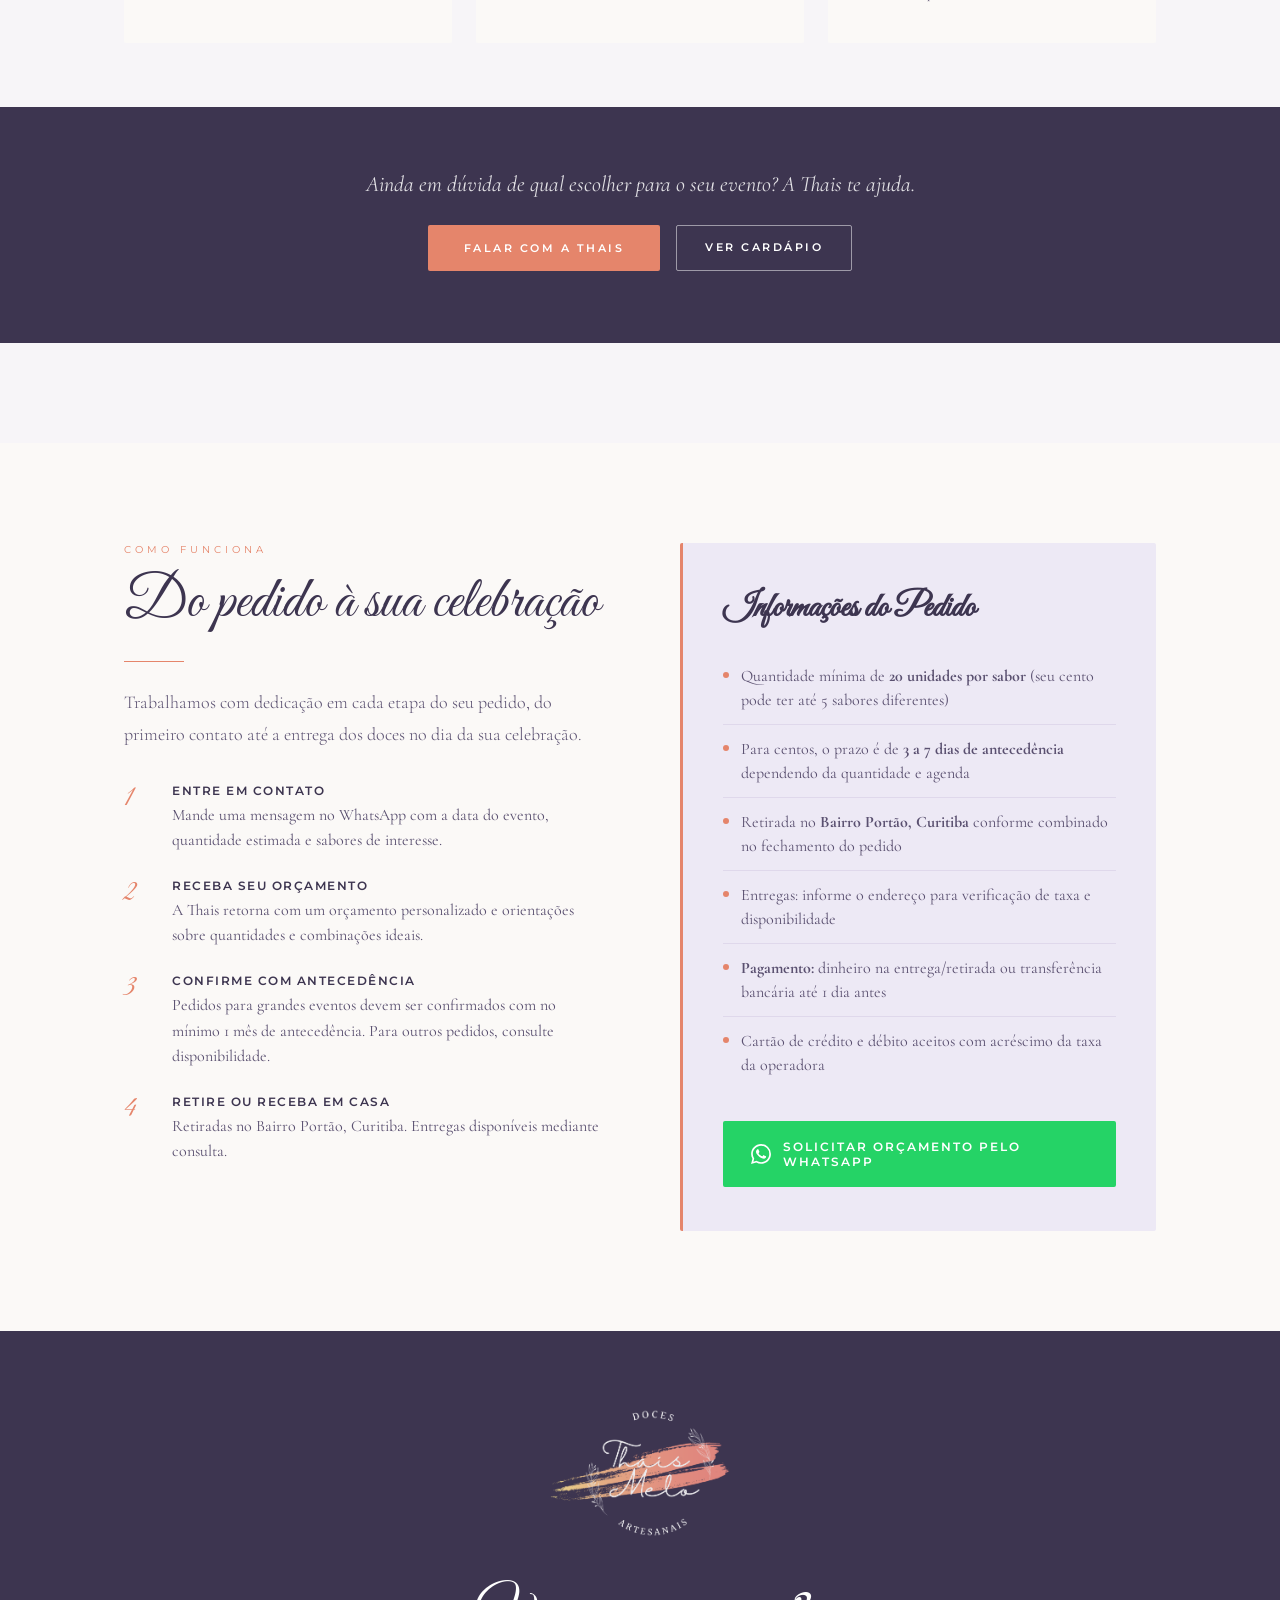
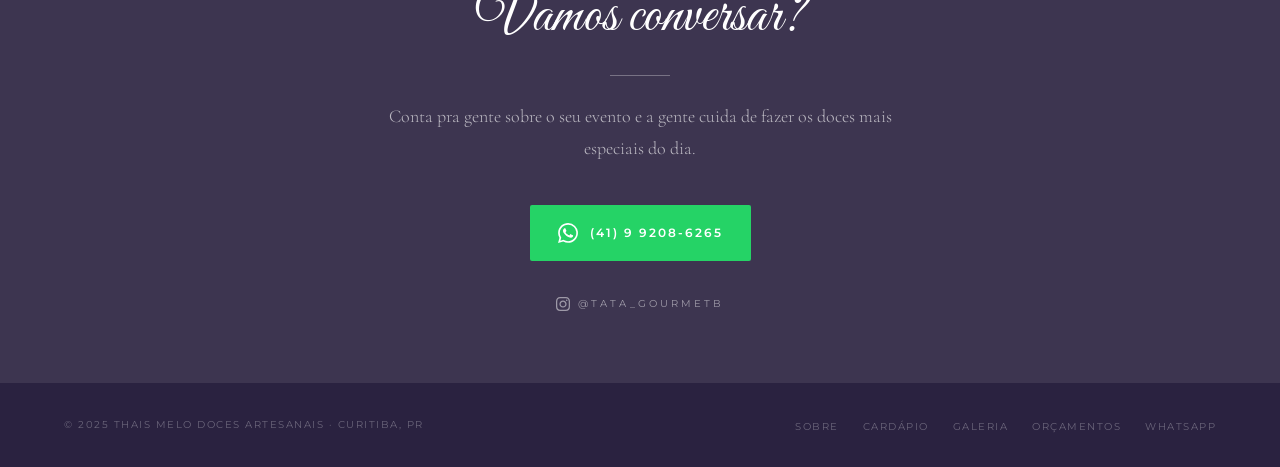
==== commit eccf92a1: "Adiciona seção de depoimentos como carrossel horizontal Cinco feedbacks reais de clientes em carross" ====
--- a/index.html
+++ b/index.html
@@ -27,6 +27,7 @@
 <!-- Mobile nav overlay -->
 <div class="mobile-nav" id="mobileNav">
   <a href="#sobre" onclick="closeMobileNav()">Sobre nós</a>
+  <a href="#depoimentos" onclick="closeMobileNav()">Depoimentos</a>
   <a href="#cardapio" onclick="closeMobileNav()">Cardápio</a>
   <a href="galeria.html" onclick="closeMobileNav()">Galeria</a>
   <a href="#orcamentos" onclick="closeMobileNav()">Orçamentos</a>
@@ -134,6 +135,49 @@
       <!-- 📷 SUBSTITUIR: Esta imagem deve mostrar uma mesa de casamento com os doces montados (foto do evento real) -->
     </div>
   </div>
+</section>
+
+<!-- DEPOIMENTOS -->
+<section id="depoimentos" class="section-pad">
+  <div class="container">
+    <div class="depoimentos-header">
+      <span class="section-eyebrow fade-up">O que nossas clientes dizem</span>
+      <h2 class="section-title fade-up fade-up-delay-1">Palavras que nos movem</h2>
+      <div class="divider center fade-up fade-up-delay-2"></div>
+    </div>
+  </div>
+  <div class="depoimentos-carousel-wrapper">
+    <button class="dep-arrow dep-arrow-left" onclick="scrollDepoimentos(-1)">&#8249;</button>
+    <div class="depoimentos-scroll" id="depoimentosScroll">
+      <div class="depoimento-card fade-up">
+        <span class="depoimento-aspas">&ldquo;</span>
+        <p class="depoimento-text">Thais, maravilhosa! Que Doces lindos e deliciosos. Todo mundo amou (e eu agradeci a Deus por ter sobrado para que eu pudesse comer depois do casamento). Obrigada, obrigada, obrigada! Estavam perfeitos e a mesa ficou um evento a parte!</p>
+        <span class="depoimento-data">Abril de 2026</span>
+      </div>
+      <div class="depoimento-card fade-up fade-up-delay-1">
+        <span class="depoimento-aspas">&ldquo;</span>
+        <p class="depoimento-text">A primeira impressão que salta aos olhos é o capricho, todos os doces são muito lindos. Quanto ao sabor é só elogios, a qualidade dos produtos que você usa é de uma excelência excepcional. Muito bom mesmo, amamos!</p>
+        <span class="depoimento-data">Fevereiro de 2026</span>
+      </div>
+      <div class="depoimento-card fade-up fade-up-delay-2">
+        <span class="depoimento-aspas">&ldquo;</span>
+        <p class="depoimento-text">Que docinhos perfeitos! Amamos todos, juro! Com certeza vamos fechar com vocês o casamento. Eu queria comer uns 10 bombons de morango ali mesmo hahaha.</p>
+        <span class="depoimento-data">Maio de 2026</span>
+      </div>
+      <div class="depoimento-card fade-up fade-up-delay-1">
+        <span class="depoimento-aspas">&ldquo;</span>
+        <p class="depoimento-text">Oi Thais! Estava tudo uma delícia! Obrigada por todo o cuidado e dedicação.</p>
+        <span class="depoimento-data">Julho de 2025</span>
+      </div>
+      <div class="depoimento-card fade-up fade-up-delay-2">
+        <span class="depoimento-aspas">&ldquo;</span>
+        <p class="depoimento-text">Thais, seus docinhos fizeram o maior sucesso. Todo mundo amou e alguns até me pediram seu contato!</p>
+        <span class="depoimento-data">Junho de 2023</span>
+      </div>
+    </div>
+    <button class="dep-arrow dep-arrow-right" onclick="scrollDepoimentos(1)">&#8250;</button>
+  </div>
+  <div class="depoimentos-hint">← Deslize para ver mais →</div>
 </section>
 
 <!-- GALERIA -->
--- a/style.css
+++ b/style.css
@@ -1072,6 +1072,100 @@
     border-color: rgba(255,255,255,0.8);
   }
 
+  /* ─── DEPOIMENTOS ─── */
+  #depoimentos { background: var(--cream); }
+  .depoimentos-header { text-align: center; margin-bottom: 48px; }
+  .depoimentos-carousel-wrapper { position: relative; overflow: hidden; }
+  .depoimentos-scroll {
+    display: flex;
+    gap: 24px;
+    overflow-x: auto;
+    scrollbar-width: none;
+    -webkit-overflow-scrolling: touch;
+    padding: 12px 5vw 20px;
+    scroll-snap-type: x mandatory;
+    scroll-padding-left: 5vw;
+  }
+  .depoimentos-scroll::-webkit-scrollbar { display: none; }
+  .depoimento-card {
+    flex-shrink: 0;
+    width: 360px;
+    scroll-snap-align: start;
+    background: #fff;
+    border: 1px solid rgba(139,120,175,0.15);
+    border-radius: 2px;
+    padding: 32px 28px 24px;
+    display: flex;
+    flex-direction: column;
+    gap: 14px;
+    box-shadow: 0 2px 16px rgba(61,53,80,0.05);
+    transition: box-shadow 0.3s, transform 0.3s;
+  }
+  .depoimento-card:hover {
+    box-shadow: 0 8px 32px rgba(61,53,80,0.1);
+    transform: translateY(-3px);
+  }
+  .depoimento-aspas {
+    font-family: 'Great Vibes', cursive;
+    font-size: 56px;
+    color: var(--peach);
+    line-height: 0.8;
+    display: block;
+  }
+  .depoimento-text {
+    font-family: 'Cormorant Garamond', serif;
+    font-size: 18px;
+    font-style: italic;
+    font-weight: 300;
+    line-height: 1.75;
+    color: var(--text);
+    flex: 1;
+  }
+  .depoimento-data {
+    font-family: 'Montserrat', sans-serif;
+    font-size: 10px;
+    font-weight: 500;
+    letter-spacing: 2px;
+    text-transform: uppercase;
+    color: var(--peach);
+    display: block;
+    padding-top: 14px;
+    border-top: 1px solid rgba(139,120,175,0.12);
+  }
+  .dep-arrow {
+    position: absolute;
+    top: 50%;
+    transform: translateY(-50%);
+    width: 48px; height: 48px;
+    background: rgba(61,53,80,0.12);
+    color: var(--dark);
+    border: none;
+    cursor: pointer;
+    display: flex;
+    align-items: center;
+    justify-content: center;
+    z-index: 10;
+    font-size: 28px;
+    line-height: 1;
+    transition: background 0.2s;
+    border-radius: 2px;
+  }
+  .dep-arrow:hover { background: rgba(61,53,80,0.22); }
+  .dep-arrow-left { left: 0; }
+  .dep-arrow-right { right: 0; }
+  .depoimentos-hint {
+    text-align: center;
+    font-family: 'Montserrat', sans-serif;
+    font-size: 10px;
+    letter-spacing: 2px;
+    text-transform: uppercase;
+    color: var(--text-light);
+    padding: 8px 0 0;
+  }
+  @media (min-width: 901px) { .depoimentos-hint { display: none; } }
+  @media (max-width: 900px) { .dep-arrow { display: none; } }
+  @media (max-width: 600px) { .depoimento-card { width: 76vw; } }
+
   /* ─── CONTATO section overrides ─── */
   .divider-light { background: rgba(255,255,255,0.3); }
   .contato-inner .wpp-btn-big {
